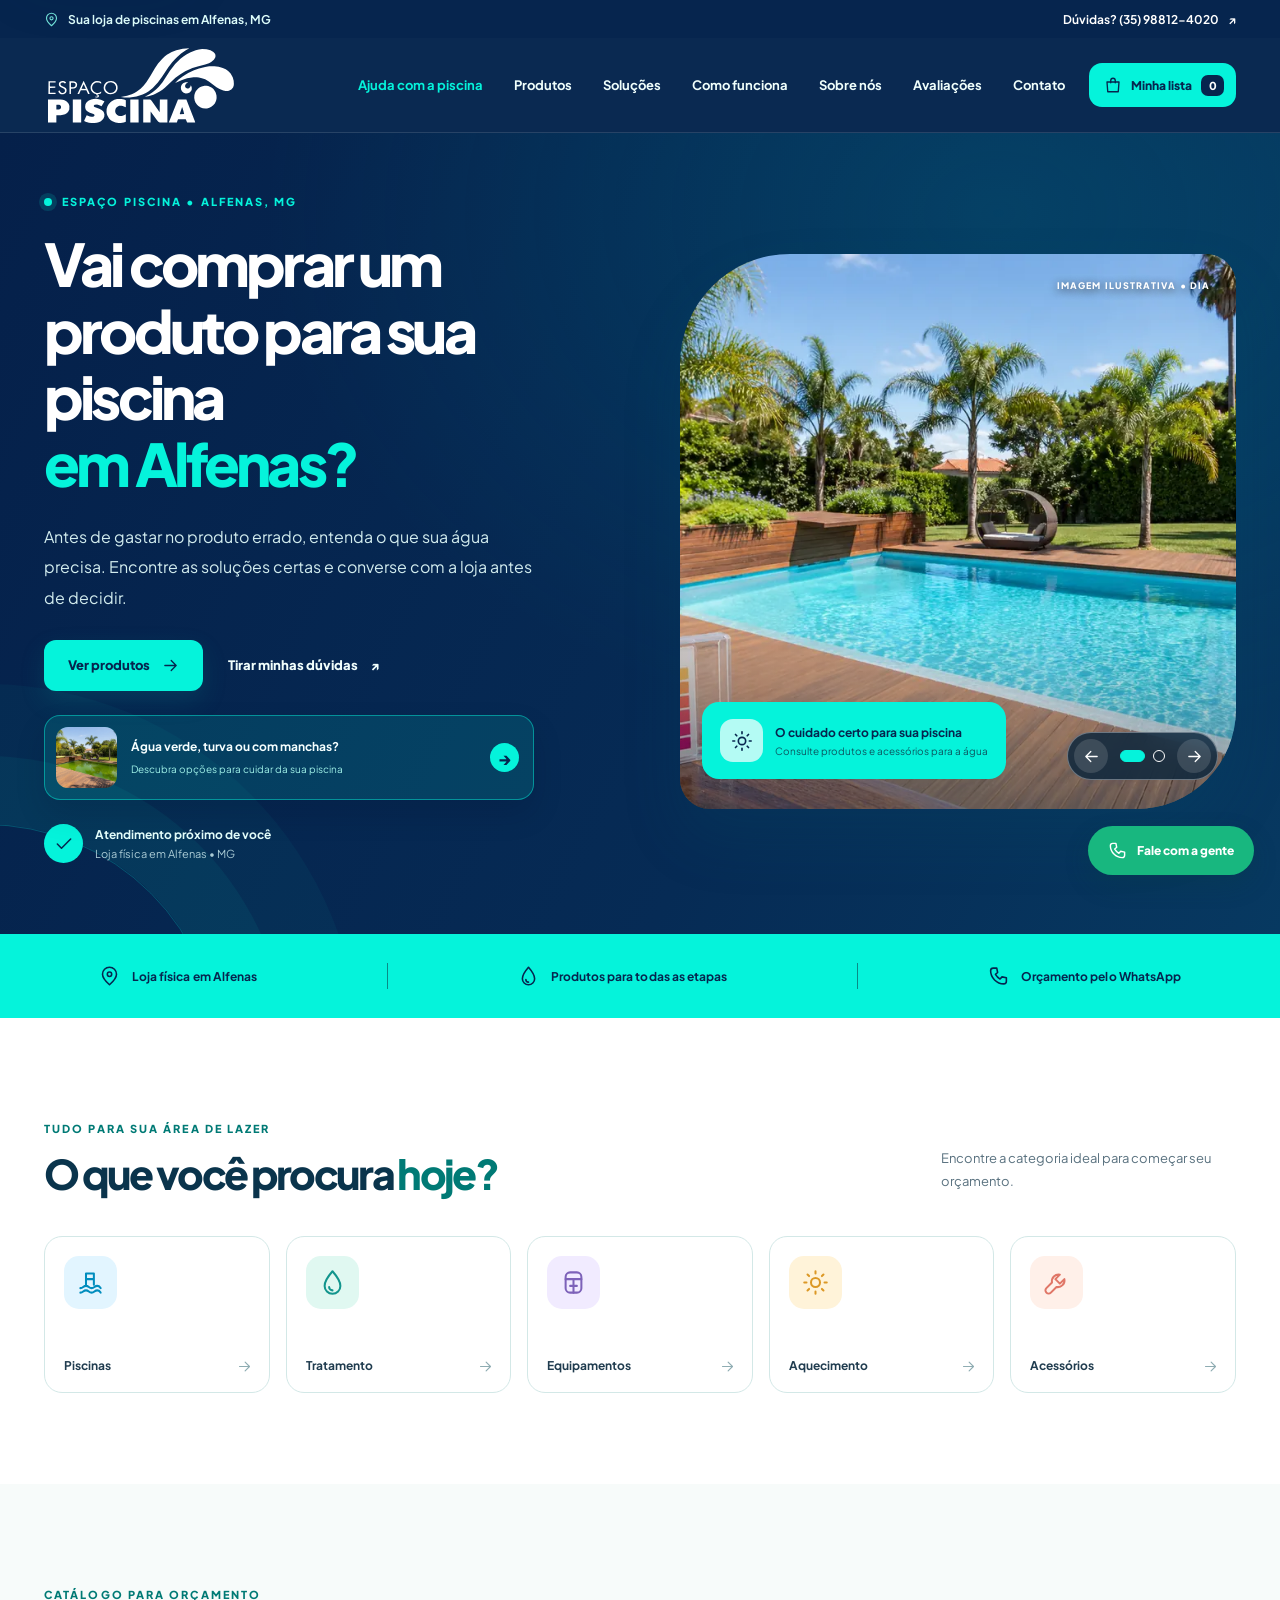
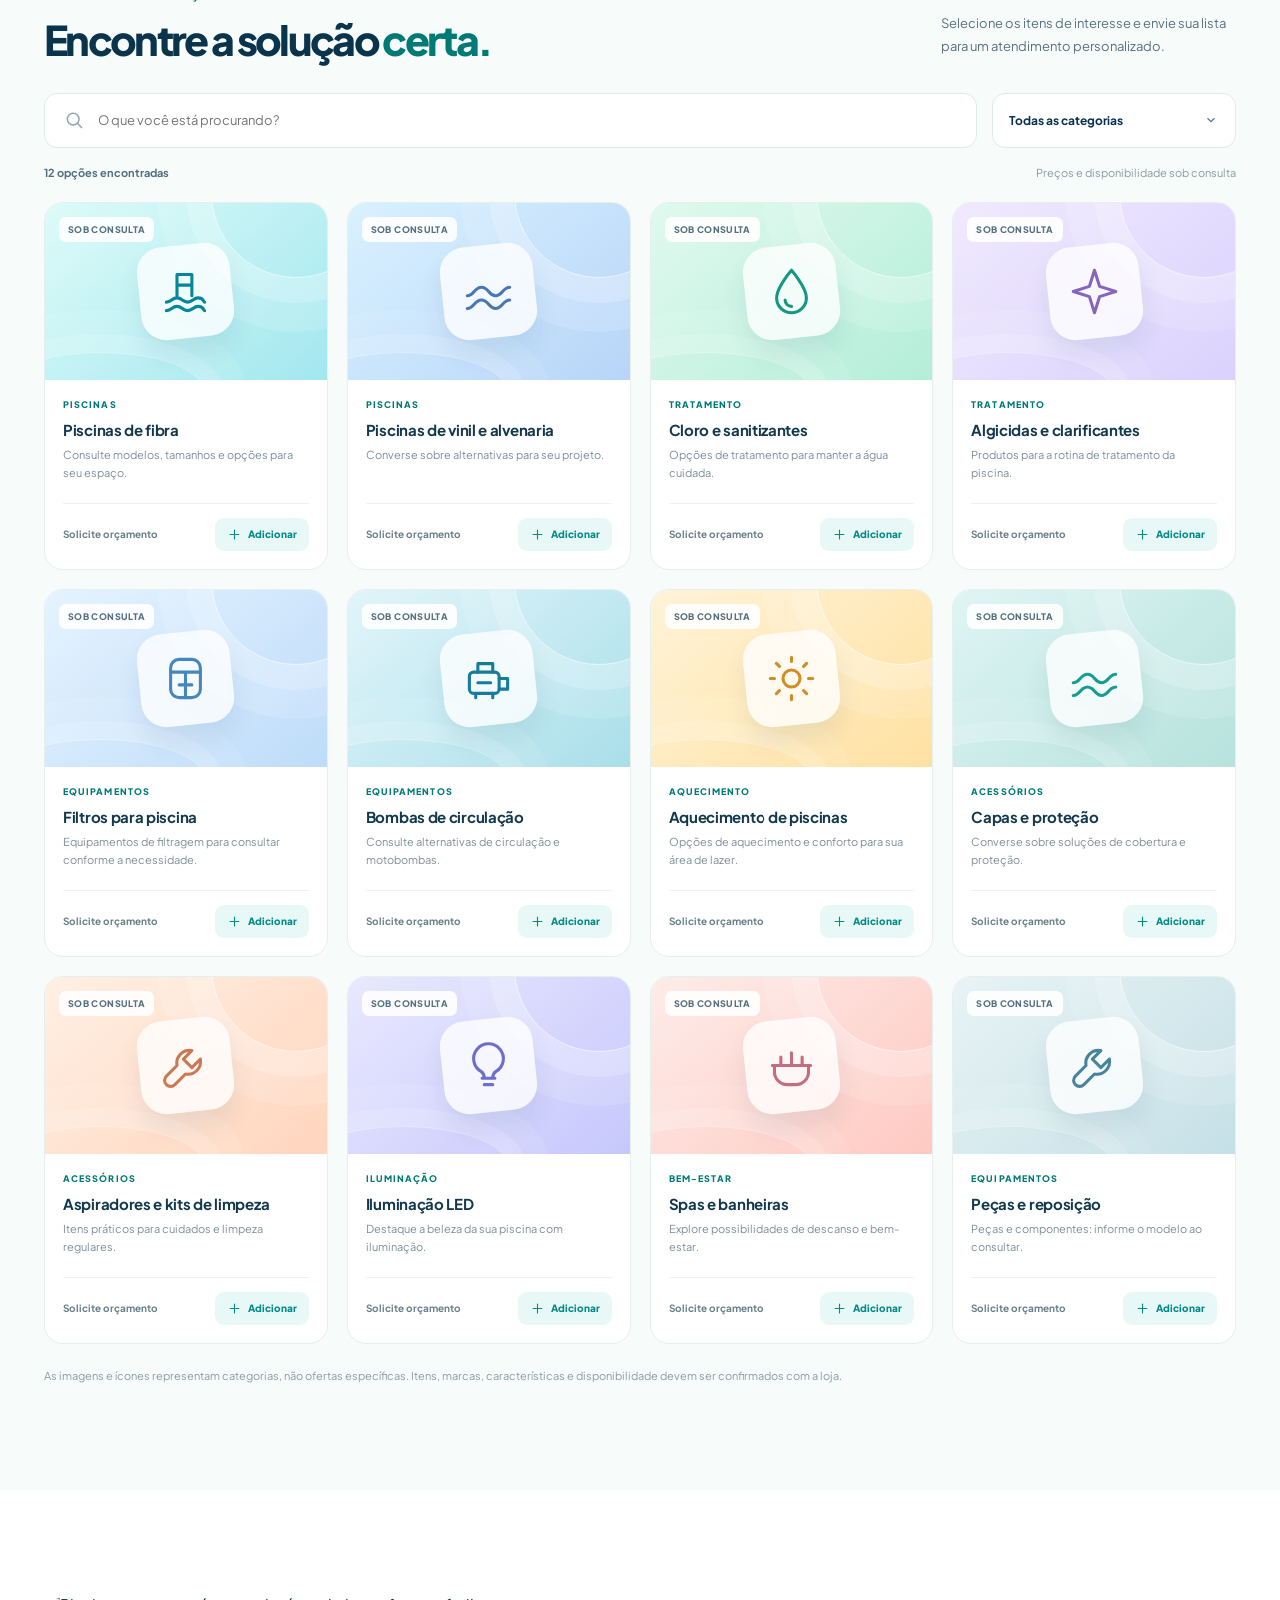
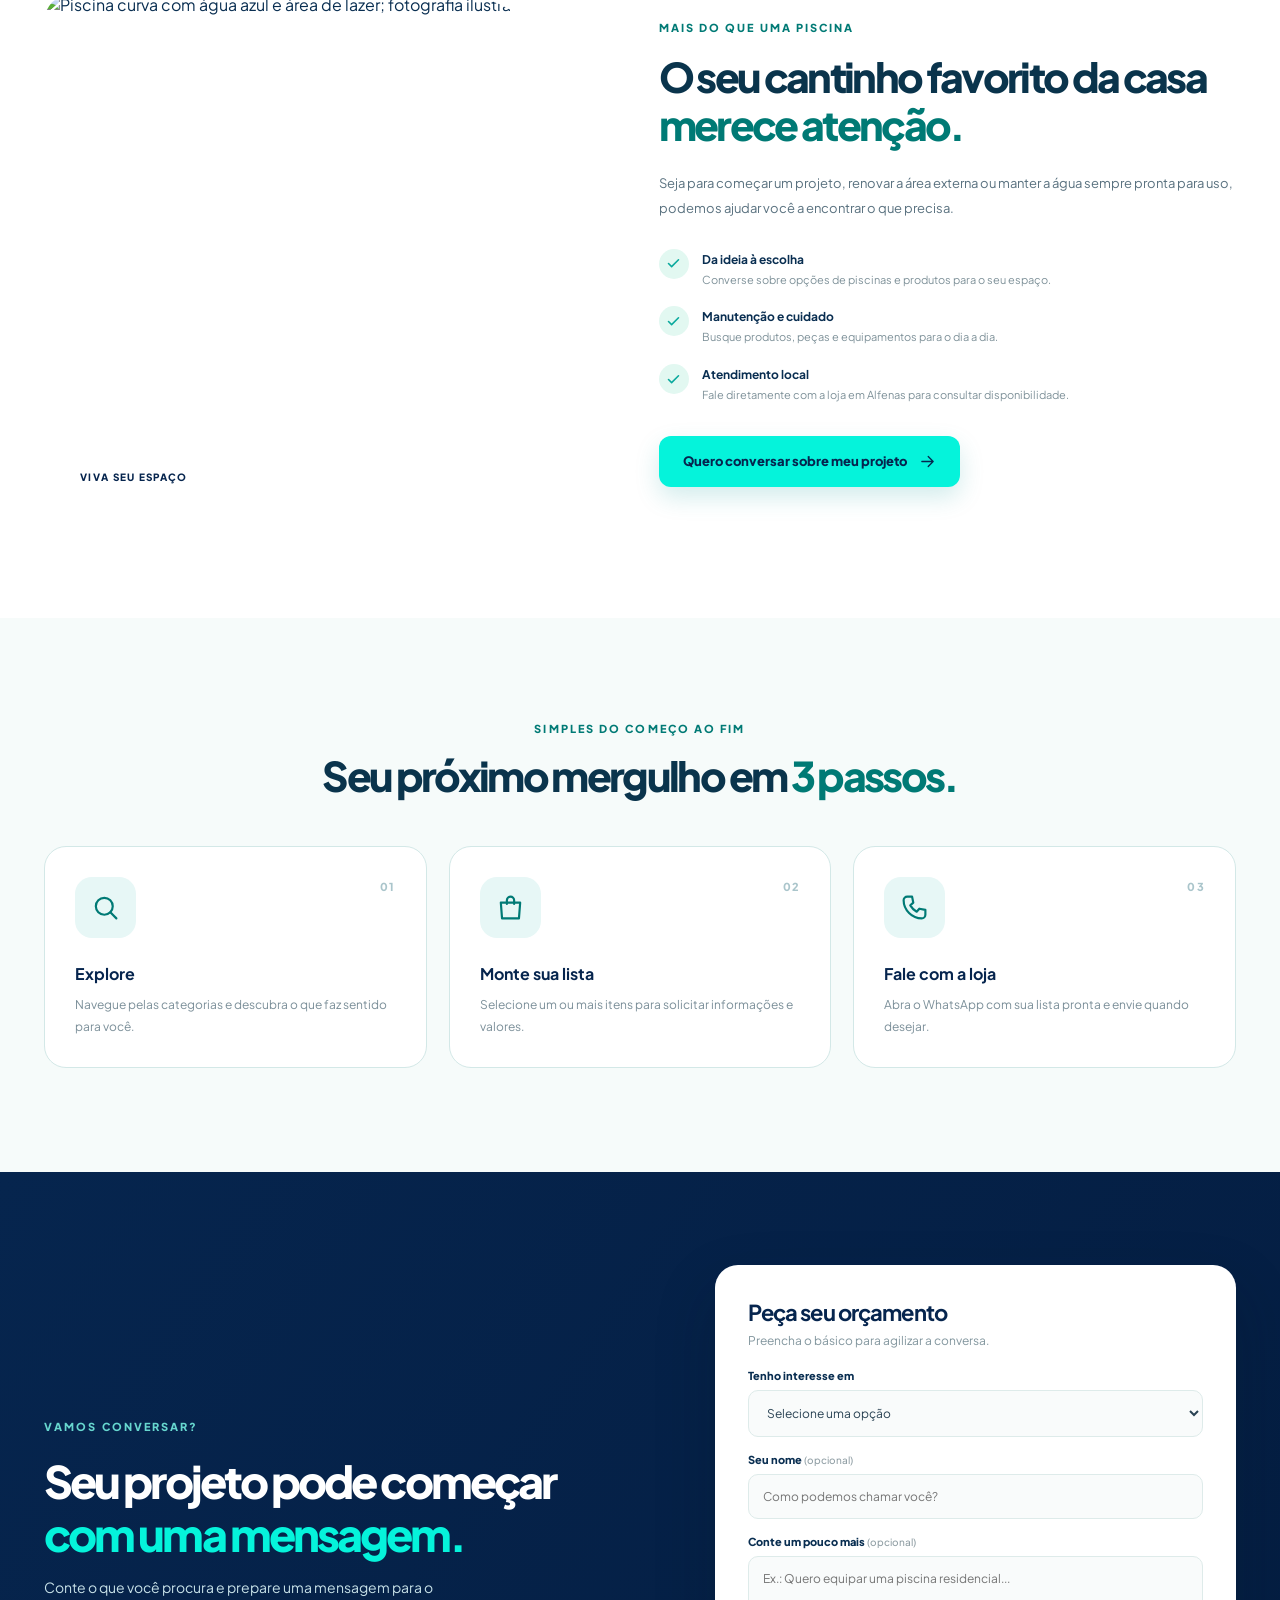
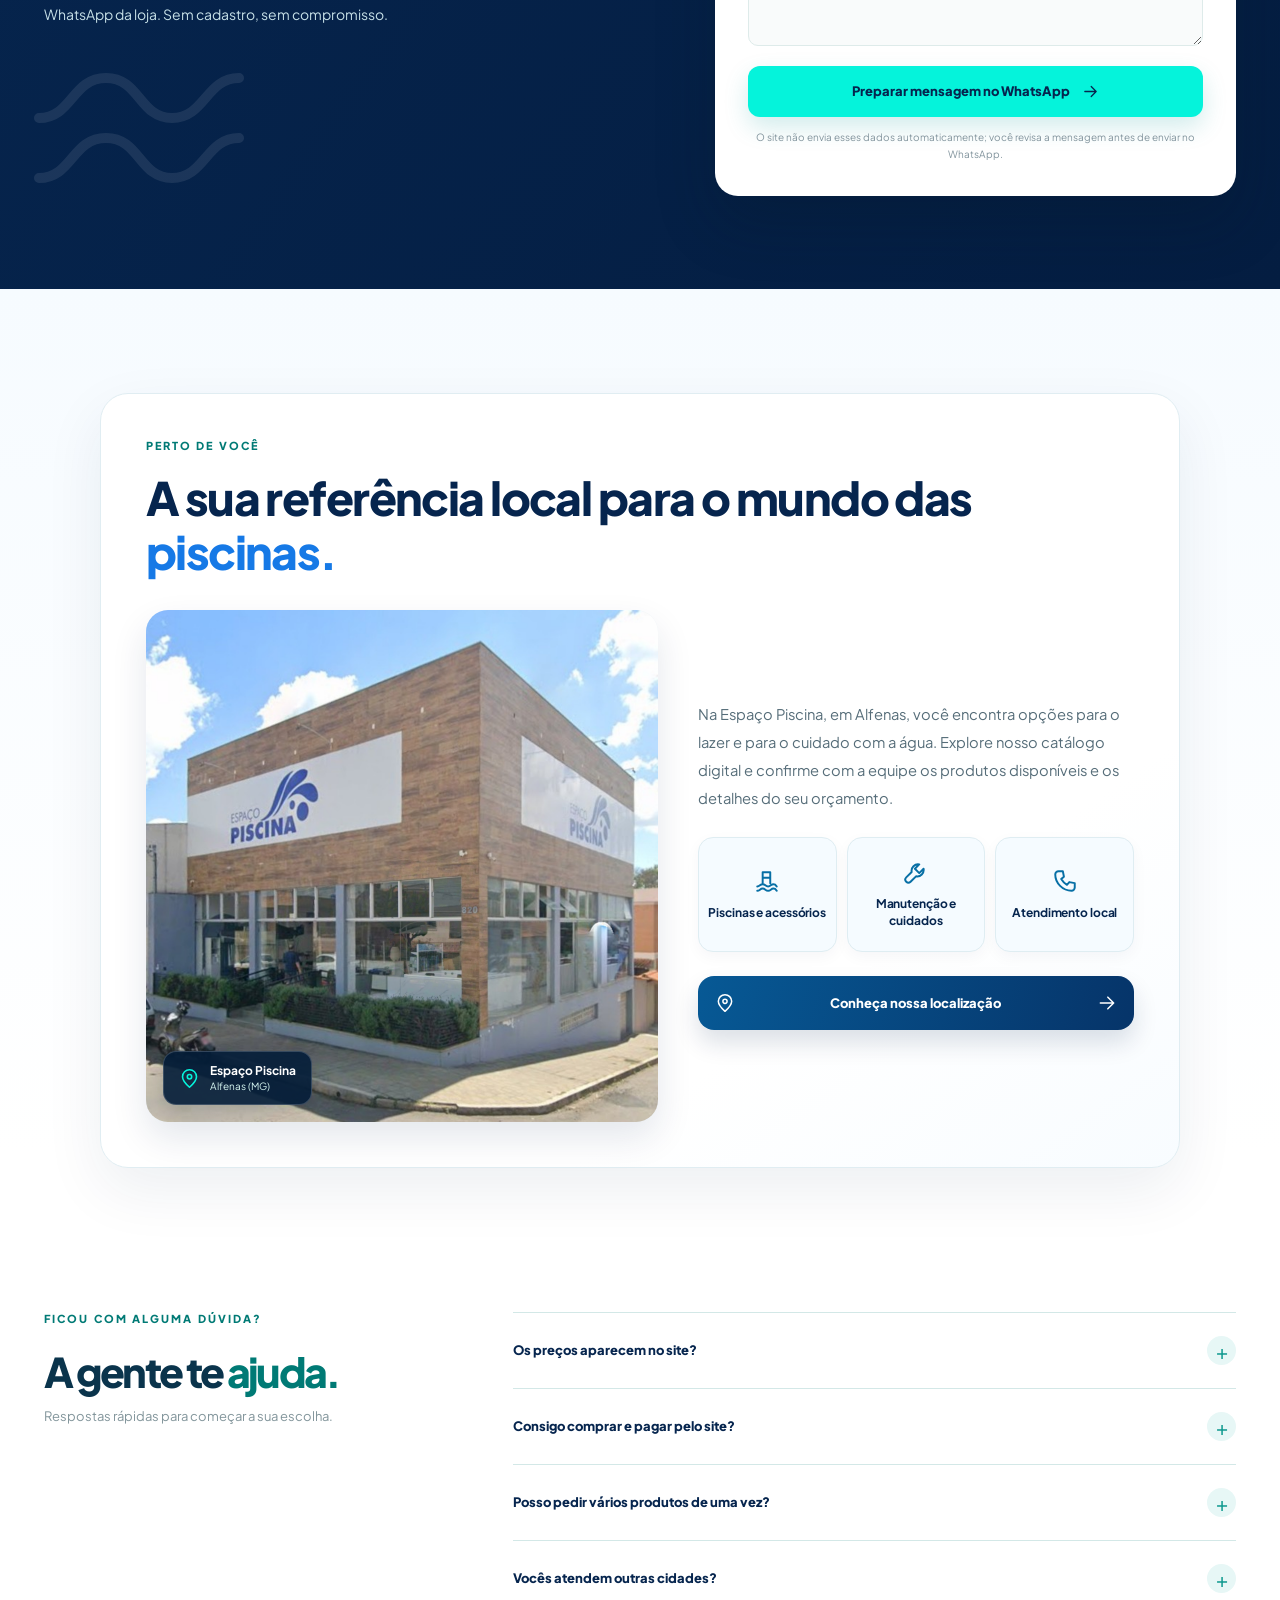
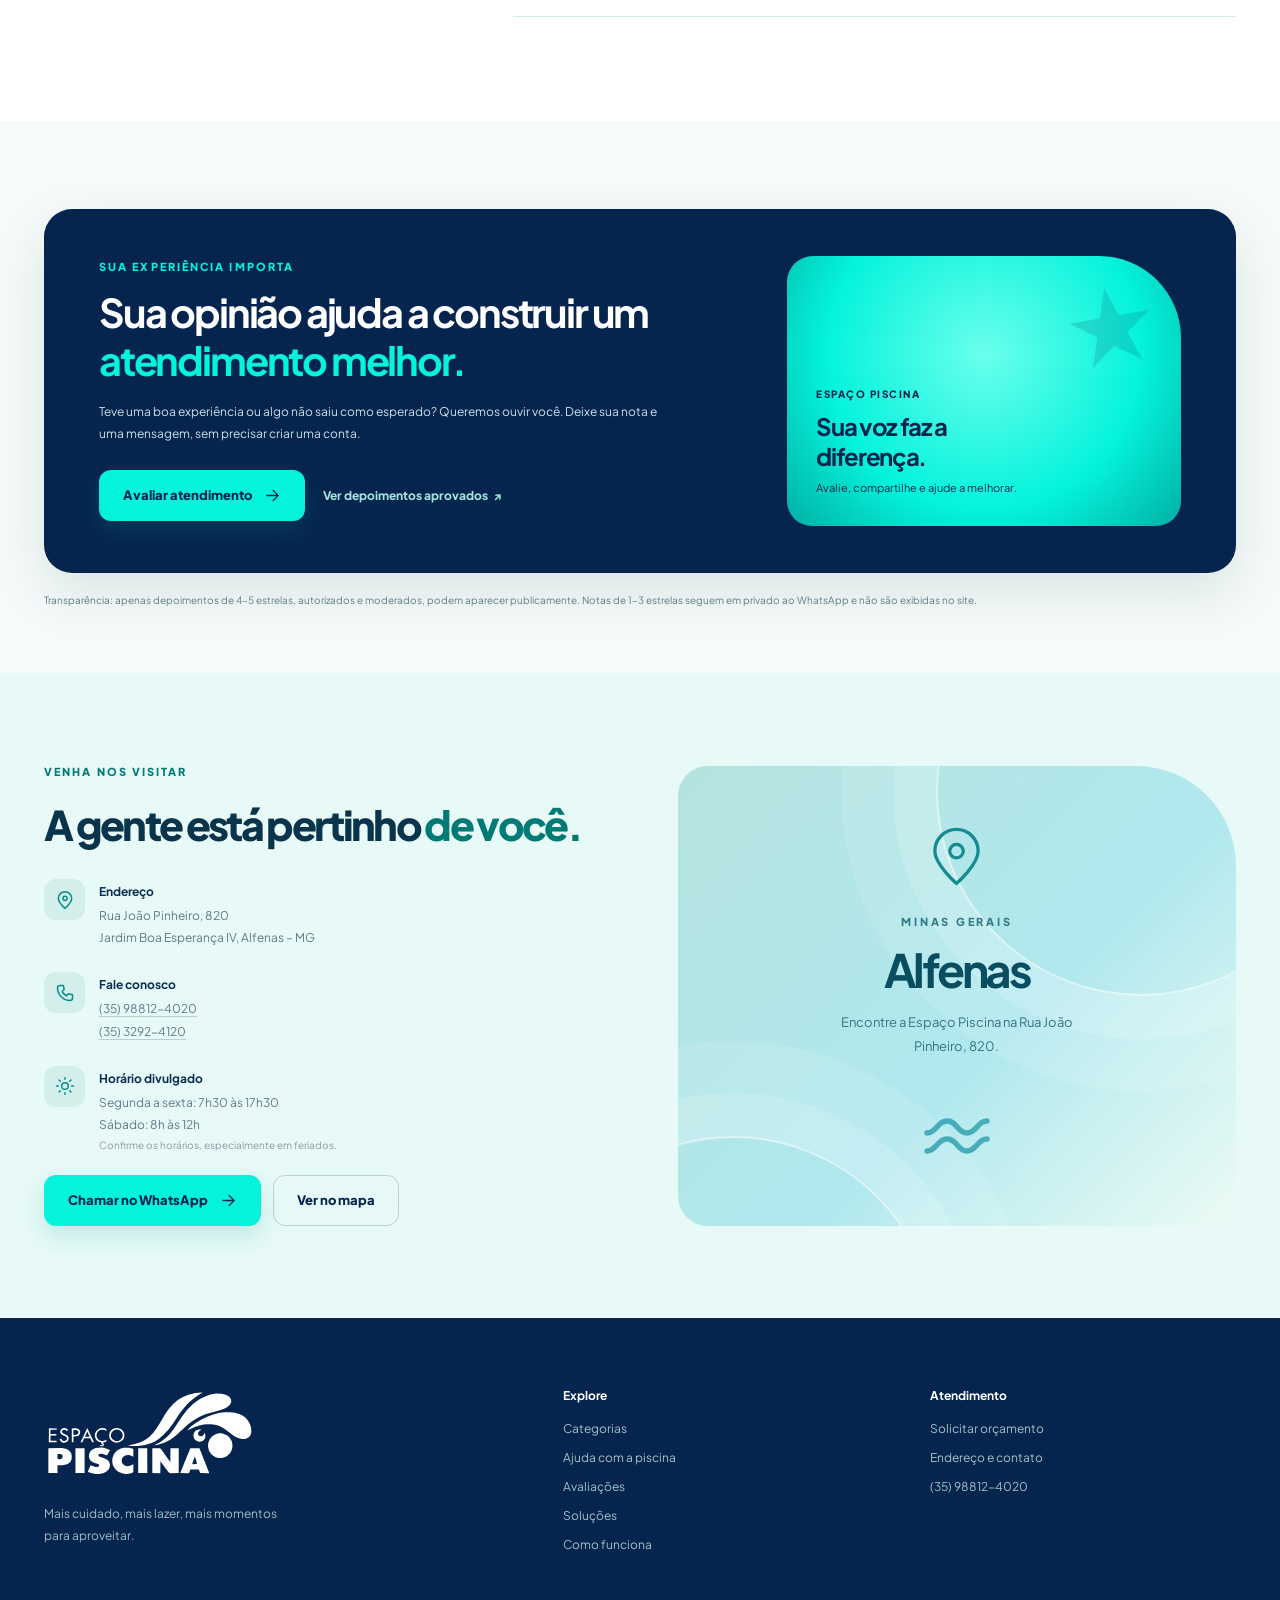
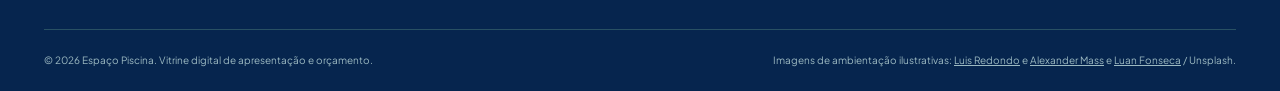
==== index.html @ d5aca16a "seo: sitemap, canonical URLs and real store social previews" ====
<!doctype html>
<html lang="pt-BR">
<head>
  <meta charset="utf-8">
  <meta name="viewport" content="width=device-width, initial-scale=1">
  <meta name="theme-color" content="#06254e">
  <link rel="canonical" href="https://k410sh4.github.io/EspacoPiscinas/">
  <meta property="og:url" content="https://k410sh4.github.io/EspacoPiscinas/">
  <meta name="description" content="Espaço Piscina em Alfenas, MG: piscinas, tratamento, filtros, bombas, acessórios e soluções para sua área de lazer. Explore e peça orçamento pelo WhatsApp.">
  <meta property="og:type" content="website">
  <meta property="og:locale" content="pt_BR">
  <meta property="og:title" content="Espaço Piscina | Seu lazer começa aqui">
  <meta property="og:description" content="Da primeira piscina ao cuidado de todos os dias. Conheça soluções e solicite seu orçamento em Alfenas, MG.">
  <meta property="og:image" content="https://k410sh4.github.io/EspacoPiscinas/assets/fachada-espaco-piscina-3072.png">
  <meta property="og:image:alt" content="Fachada da Espaço Piscina em Alfenas, MG">
  <link rel="icon" type="image/svg+xml" href="./assets/favicon.svg?v=2" sizes="any">
  <link rel="preconnect" href="https://fonts.googleapis.com">
  <link rel="preconnect" href="https://fonts.gstatic.com" crossorigin>
  <link rel="preconnect" href="https://images.unsplash.com">
  <link href="https://fonts.googleapis.com/css2?family=DM+Sans:wght@400;500;600;700&amp;family=Plus+Jakarta+Sans:wght@400;500;600;700;800&amp;display=swap" rel="stylesheet">
  <link rel="stylesheet" href="./styles.css">
  <script src="./catalog.js" defer></script>
  <script src="./app.js" defer></script>
  <title>Espaço Piscina | Piscinas e acessórios em Alfenas, MG</title>
  <script type="application/ld+json">
  {"@context":"https://schema.org","@type":"Store","name":"Espaço Piscina Alfenas","description":"Loja de produtos, acessórios e equipamentos para piscinas em Alfenas, MG.","telephone":"+55-35-98812-4020","address":{"@type":"PostalAddress","streetAddress":"Rua João Pinheiro, 820","addressLocality":"Alfenas","addressRegion":"MG","postalCode":"37135-134","addressCountry":"BR"},"openingHoursSpecification":[{"@type":"OpeningHoursSpecification","dayOfWeek":["Monday","Tuesday","Wednesday","Thursday","Friday"],"opens":"07:30","closes":"17:30"},{"@type":"OpeningHoursSpecification","dayOfWeek":"Saturday","opens":"08:00","closes":"12:00"}],"@id":"https://k410sh4.github.io/EspacoPiscinas/#store","url":"https://k410sh4.github.io/EspacoPiscinas/","image":"https://k410sh4.github.io/EspacoPiscinas/assets/fachada-espaco-piscina-3072.png"}
  </script>
</head>
<body>
  <svg xmlns="http://www.w3.org/2000/svg" class="svg-library" aria-hidden="true" focusable="false">
    <symbol id="i-wave" viewBox="0 0 24 24"><path d="M2 14c3.3 0 3.3-4 6.7-4s3.3 4 6.6 4 3.4-4 6.7-4M2 20c3.3 0 3.3-4 6.7-4s3.3 4 6.6 4 3.4-4 6.7-4" /></symbol>
    <symbol id="i-droplet" viewBox="0 0 24 24"><path d="M12 2s-7 8-7 13a7 7 0 0 0 14 0c0-5-7-13-7-13Z"/><path d="M9 16a3 3 0 0 0 3 3"/></symbol>
    <symbol id="i-sun" viewBox="0 0 24 24"><circle cx="12" cy="12" r="4"/><path d="M12 2v2m0 16v2M4.9 4.9l1.4 1.4m11.4 11.4 1.4 1.4M2 12h2m16 0h2M4.9 19.1l1.4-1.4M17.7 6.3l1.4-1.4"/></symbol>
    <symbol id="i-filter" viewBox="0 0 24 24"><rect x="5" y="3" width="14" height="18" rx="4"/><path d="M5 9h14M9 15h6m-3-6v12"/></symbol>
    <symbol id="i-pump" viewBox="0 0 24 24"><rect x="3" y="9" width="14" height="10" rx="2"/><path d="M17 12h4v5h-4M7 9V5h7v4M6 19v2m8-2v2M7 14h6"/></symbol>
    <symbol id="i-light" viewBox="0 0 24 24"><path d="M9 18h6m-5 3h4M8.6 14.9a7 7 0 1 1 6.8 0c-1.1.7-1.4 1.5-1.4 3.1h-4c0-1.6-.3-2.4-1.4-3.1Z"/></symbol>
    <symbol id="i-pool" viewBox="0 0 24 24"><path d="M3 17c2.5 0 2.5-2 5-2s2.5 2 5 2 2.5-2 5-2 2.5 2 3 2M3 21c2.5 0 2.5-2 5-2s2.5 2 5 2 2.5-2 5-2 2.5 2 3 2M8 14V4h7v10M8 9h7"/></symbol>
    <symbol id="i-spa" viewBox="0 0 24 24"><path d="M4 12h16v3a6 6 0 0 1-6 6h-4a6 6 0 0 1-6-6v-3ZM7 12V8m5 4V6m5 6V8M3 12h18"/></symbol>
    <symbol id="i-tool" viewBox="0 0 24 24"><path d="M15 5a6 6 0 0 0-7 7L3 17a2.8 2.8 0 0 0 4 4l5-5a6 6 0 0 0 7-7l-4 4-4-4 4-4Z"/></symbol>
    <symbol id="i-bag" viewBox="0 0 24 24"><path d="M4 8h16l-1 13H5L4 8ZM9 9V6a3 3 0 0 1 6 0v3"/></symbol>
    <symbol id="i-arrow" viewBox="0 0 24 24"><path d="M4 12h16m-7-7 7 7-7 7"/></symbol>
    <symbol id="i-check" viewBox="0 0 24 24"><path d="m4 12 5 5L20 6"/></symbol>
    <symbol id="i-close" viewBox="0 0 24 24"><path d="M5 5 19 19M19 5 5 19"/></symbol>
    <symbol id="i-menu" viewBox="0 0 24 24"><path d="M4 7h16M4 12h16M4 17h16"/></symbol>
    <symbol id="i-pin" viewBox="0 0 24 24"><path d="M20 10c0 5-8 12-8 12S4 15 4 10a8 8 0 1 1 16 0Z"/><circle cx="12" cy="10" r="2.5"/></symbol>
    <symbol id="i-phone" viewBox="0 0 24 24"><path d="M6 3h4l1 5-2.5 2.2a15 15 0 0 0 5.3 5.3L16 13l5 1v4a3 3 0 0 1-3 3C10 21 3 14 3 6a3 3 0 0 1 3-3Z"/></symbol>
    <symbol id="i-search" viewBox="0 0 24 24"><circle cx="11" cy="11" r="7"/><path d="m16 16 5 5"/></symbol>
    <symbol id="i-plus" viewBox="0 0 24 24"><path d="M12 5v14M5 12h14"/></symbol>
    <symbol id="i-minus" viewBox="0 0 24 24"><path d="M5 12h14"/></symbol>
    <symbol id="i-sparkle" viewBox="0 0 24 24"><path d="m12 2 2.4 7.6L22 12l-7.6 2.4L12 22l-2.4-7.6L2 12l7.6-2.4L12 2Z"/></symbol>
  </svg>
  <a class="skip-link" href="#conteudo">Ir para o conteúdo</a>
  <div class="topbar"><div class="container topbar-inner"><span><svg class="icon" aria-hidden="true"><use href="#i-pin"></use></svg> Sua loja de piscinas em Alfenas, MG</span><a href="tel:+5535988124020">Dúvidas? (35) 98812-4020 <span aria-hidden="true">↗</span></a></div></div>
  <header class="site-header" id="topo">
    <div class="container header-inner">
      <a class="brand" href="#inicio" aria-label="Espaço Piscina, voltar ao início"><img class="brand-official-logo" src="./assets/espaco-piscina-logo.svg" alt="Espaço Piscina" width="202" height="84"></a>
      <nav class="nav-desktop" aria-label="Navegação principal"><a class="nav-support-link" href="./suporte.html">Ajuda com a piscina</a><a href="#catalogo">Produtos</a><a href="#solucoes">Soluções</a><a href="#como-funciona">Como funciona</a><a href="#sobre">Sobre nós</a><a href="./avaliacoes.html">Avaliações</a><a href="#contato">Contato</a></nav>
      <div class="header-actions"><button type="button" class="cart-trigger" data-open-cart aria-label="Abrir lista de orçamento"><svg class="icon" aria-hidden="true"><use href="#i-bag"></use></svg><span>Minha lista</span><span class="cart-counter" data-cart-count>0</span></button><button type="button" class="menu-trigger" id="menuToggle" aria-label="Abrir menu" aria-expanded="false" aria-controls="mobileNav"><svg class="icon" aria-hidden="true"><use href="#i-menu"></use></svg></button></div>
    </div>
    <nav class="mobile-nav" id="mobileNav" aria-label="Navegação em dispositivos móveis" hidden><a class="nav-support-link" href="./suporte.html">Ajuda com a piscina</a><a href="#catalogo">Produtos</a><a href="#solucoes">Soluções</a><a href="#como-funciona">Como funciona</a><a href="#sobre">Sobre nós</a><a href="./avaliacoes.html">Avaliações</a><a href="#contato">Contato</a></nav>
  </header>
  <main id="conteudo">
    <section class="hero" id="inicio" aria-labelledby="heroTitle">
      <div class="container hero-grid">
        <div class="hero-copy">
          <p class="eyebrow"><span class="eyebrow-dot"></span> ESPAÇO PISCINA • ALFENAS, MG</p>
          <h1 id="heroTitle">Vai comprar um produto para sua piscina <span class="hero-typing-line"><span class="sr-only">em Alfenas?</span><span class="hero-typing-reserve" aria-hidden="true">em Alfenas?</span><span class="hero-typing-output" id="heroTypingOutput" aria-hidden="true">em Alfenas?</span></span></h1>
          <p class="hero-description">Antes de gastar no produto errado, entenda o que sua água precisa. Encontre as soluções certas e converse com a loja antes de decidir.</p>
          <div class="hero-actions"><a class="btn btn-primary" href="#catalogo">Ver produtos <svg class="icon" aria-hidden="true"><use href="#i-arrow"></use></svg></a><a class="btn btn-text" href="#orcamento">Tirar minhas dúvidas <span aria-hidden="true">↗</span></a></div>
          <a class="hero-help-banner" href="./suporte.html" aria-label="Abrir Central de Ajuda: água verde, turva ou com manchas">
            <span class="hero-help-photo"><img src="./assets/problemas/agua-verde.webp" width="78" height="78" alt="" loading="lazy"></span>
            <span class="hero-help-info"><strong>Água verde, turva ou com manchas?</strong><small>Descubra opções para cuidar da sua piscina</small></span>
            <span class="hero-help-arrow" aria-hidden="true">→</span>
          </a>
          <div class="hero-note"><span class="avatar-mark"><svg class="icon" aria-hidden="true"><use href="#i-check"></use></svg></span><div><strong>Atendimento próximo de você</strong><small>Loja física em Alfenas • MG</small></div></div>
        </div>
        <div class="hero-visual hero-carousel" id="heroCarousel" role="region" aria-roledescription="carrossel" aria-label="Piscinas durante o dia e à noite">
          <div class="hero-slide is-active" data-hero-slide="dia" aria-hidden="false">
            <img src="./assets/problemas/ph-alto.webp" width="1000" height="1150" alt="Piscina residencial ao sol com um kit de teste de pH no deck; imagem ilustrativa gerada por IA" fetchpriority="high">
            <div class="hero-photo-shade"></div>
            <div class="hero-float">
              <span class="float-symbol"><svg class="icon" aria-hidden="true"><use href="#i-sun"></use></svg></span>
              <div><strong>O cuidado certo para sua piscina</strong><span>Consulte produtos e acessórios para a água</span></div>
            </div>
            <div class="hero-caption">IMAGEM ILUSTRATIVA • DIA</div>
          </div>
          <div class="hero-slide hero-slide--night" data-hero-slide="noite" aria-hidden="true">
            <img src="https://images.unsplash.com/photo-1761254088615-3feefa51fe8c?auto=format&amp;fit=crop&amp;w=1450&amp;q=82" width="1000" height="1150" alt="Piscina cercada por palmeiras à noite com a água iluminada; imagem ilustrativa" loading="lazy" decoding="async">
            <div class="hero-photo-shade"></div>
            <div class="hero-float hero-float--night">
              <span class="float-symbol"><svg class="icon" aria-hidden="true"><use href="#i-light"></use></svg></span>
              <div><strong>À noite, a iluminação transforma o ambiente</strong><span>Consulte opções LED próprias para piscinas</span></div>
            </div>
            <div class="hero-caption">IMAGEM ILUSTRATIVA • NOITE</div>
          </div>
          <div class="hero-carousel-controls" role="group" aria-label="Navegar entre piscinas de dia e à noite">
            <button class="hero-carousel-arrow hero-carousel-prev" type="button" id="heroPrev" aria-label="Ver imagem anterior"><svg class="icon" aria-hidden="true"><use href="#i-arrow"></use></svg></button>
            <div class="hero-carousel-dots" role="group" aria-label="Escolher imagem">
              <button type="button" class="hero-carousel-dot is-active" data-slide-to="0" aria-label="Mostrar piscina de dia" aria-pressed="true"></button>
              <button type="button" class="hero-carousel-dot" data-slide-to="1" aria-label="Mostrar piscina à noite" aria-pressed="false"></button>
            </div>
            <button class="hero-carousel-arrow" type="button" id="heroNext" aria-label="Ver próxima imagem"><svg class="icon" aria-hidden="true"><use href="#i-arrow"></use></svg></button>
          </div>
          <span class="sr-only" id="heroSlideStatus" role="status" aria-live="polite" aria-atomic="true"></span>
        </div>
      </div>
      <div class="hero-decor" aria-hidden="true"></div>
    </section>
    <section class="trust-strip" aria-label="Diferenciais de atendimento"><div class="container trust-inner"><div><svg class="icon" aria-hidden="true"><use href="#i-pin"></use></svg><span>Loja física em Alfenas</span></div><span class="trust-divider" aria-hidden="true"></span><div><svg class="icon" aria-hidden="true"><use href="#i-droplet"></use></svg><span>Produtos para todas as etapas</span></div><span class="trust-divider" aria-hidden="true"></span><div><svg class="icon" aria-hidden="true"><use href="#i-phone"></use></svg><span>Orçamento pelo WhatsApp</span></div></div></section>
    <section class="section category-section" aria-labelledby="categoriesTitle">
      <div class="container"><div class="section-heading"><div><p class="eyebrow">TUDO PARA SUA ÁREA DE LAZER</p><h2 id="categoriesTitle">O que você procura <em>hoje?</em></h2></div><p>Encontre a categoria ideal para começar seu orçamento.</p></div>
      <div class="category-tiles" aria-label="Explorar categorias">
        <a class="category-tile" href="#catalogo" data-category-link="Piscinas"><span class="category-icon color-a"><svg class="icon" aria-hidden="true"><use href="#i-pool"></use></svg></span><strong>Piscinas</strong><svg class="icon arrow-small" aria-hidden="true"><use href="#i-arrow"></use></svg></a>
        <a class="category-tile" href="#catalogo" data-category-link="Tratamento"><span class="category-icon color-b"><svg class="icon" aria-hidden="true"><use href="#i-droplet"></use></svg></span><strong>Tratamento</strong><svg class="icon arrow-small" aria-hidden="true"><use href="#i-arrow"></use></svg></a>
        <a class="category-tile" href="#catalogo" data-category-link="Equipamentos"><span class="category-icon color-c"><svg class="icon" aria-hidden="true"><use href="#i-filter"></use></svg></span><strong>Equipamentos</strong><svg class="icon arrow-small" aria-hidden="true"><use href="#i-arrow"></use></svg></a>
        <a class="category-tile" href="#catalogo" data-category-link="Aquecimento"><span class="category-icon color-d"><svg class="icon" aria-hidden="true"><use href="#i-sun"></use></svg></span><strong>Aquecimento</strong><svg class="icon arrow-small" aria-hidden="true"><use href="#i-arrow"></use></svg></a>
        <a class="category-tile" href="#catalogo" data-category-link="Acessórios"><span class="category-icon color-e"><svg class="icon" aria-hidden="true"><use href="#i-tool"></use></svg></span><strong>Acessórios</strong><svg class="icon arrow-small" aria-hidden="true"><use href="#i-arrow"></use></svg></a>
      </div></div>
    </section>
    <section class="section catalog-section" id="catalogo" aria-labelledby="catalogTitle"><div class="container">
      <div class="section-heading catalog-heading"><div><p class="eyebrow">CATÁLOGO PARA ORÇAMENTO</p><h2 id="catalogTitle">Encontre a solução <em>certa.</em></h2></div><p>Selecione os itens de interesse e envie sua lista para um atendimento personalizado.</p></div>
      <div class="catalog-controls"><label class="search-field" for="searchInput"><svg class="icon" aria-hidden="true"><use href="#i-search"></use></svg><span class="sr-only">Pesquisar categoria ou item</span><input id="searchInput" type="search" placeholder="O que você está procurando?" autocomplete="off"></label><label class="select-field" for="categoryFilter"><span class="sr-only">Filtrar categorias</span><select id="categoryFilter"><option value="Todos">Todas as categorias</option><option value="Piscinas">Piscinas</option><option value="Tratamento">Tratamento</option><option value="Equipamentos">Equipamentos</option><option value="Aquecimento">Aquecimento</option><option value="Acessórios">Acessórios</option><option value="Iluminação">Iluminação</option><option value="Bem-estar">Bem-estar</option></select></label></div>
      <div class="catalog-status"><p id="resultsStatus" role="status" aria-live="polite"></p><span>Preços e disponibilidade sob consulta</span></div>
      <div class="product-grid" id="productGrid"></div>
      <div class="empty-state" id="emptyState" hidden><svg class="icon" aria-hidden="true"><use href="#i-search"></use></svg><h3>Nenhum item encontrado</h3><p>Tente outra busca ou volte a ver todas as categorias.</p><button type="button" class="btn btn-primary" id="clearFilters">Limpar filtros</button></div>
      <p class="catalog-disclaimer">As imagens e ícones representam categorias, não ofertas específicas. Itens, marcas, características e disponibilidade devem ser confirmados com a loja.</p>
    </div></section>
    <section class="section feature-section" id="solucoes" aria-labelledby="featureTitle"><div class="container feature-grid">
      <div class="feature-picture"><img src="https://images.unsplash.com/photo-1780287857844-362c9c040ac4?auto=format&amp;fit=crop&amp;w=1250&amp;q=80" alt="Piscina curva com água azul e área de lazer; fotografia ilustrativa" loading="lazy" width="900" height="1050"><div class="feature-photo-label">VIVA SEU ESPAÇO</div></div>
      <div class="feature-copy"><p class="eyebrow">MAIS DO QUE UMA PISCINA</p><h2 id="featureTitle">O seu cantinho favorito da casa <em>merece atenção.</em></h2><p>Seja para começar um projeto, renovar a área externa ou manter a água sempre pronta para uso, podemos ajudar você a encontrar o que precisa.</p><div class="benefits"><div><span><svg class="icon" aria-hidden="true"><use href="#i-check"></use></svg></span><div><strong>Da ideia à escolha</strong><p>Converse sobre opções de piscinas e produtos para o seu espaço.</p></div></div><div><span><svg class="icon" aria-hidden="true"><use href="#i-check"></use></svg></span><div><strong>Manutenção e cuidado</strong><p>Busque produtos, peças e equipamentos para o dia a dia.</p></div></div><div><span><svg class="icon" aria-hidden="true"><use href="#i-check"></use></svg></span><div><strong>Atendimento local</strong><p>Fale diretamente com a loja em Alfenas para consultar disponibilidade.</p></div></div></div><a class="btn btn-primary" href="#orcamento">Quero conversar sobre meu projeto <svg class="icon" aria-hidden="true"><use href="#i-arrow"></use></svg></a></div>
    </div></section>
    <section class="section steps-section" id="como-funciona" aria-labelledby="stepsTitle"><div class="container"><div class="center-heading"><p class="eyebrow">SIMPLES DO COMEÇO AO FIM</p><h2 id="stepsTitle">Seu próximo mergulho em <em>3 passos.</em></h2></div><div class="steps-grid"><article class="step-card"><span>01</span><div class="step-icon"><svg class="icon" aria-hidden="true"><use href="#i-search"></use></svg></div><h3>Explore</h3><p>Navegue pelas categorias e descubra o que faz sentido para você.</p></article><article class="step-card"><span>02</span><div class="step-icon"><svg class="icon" aria-hidden="true"><use href="#i-bag"></use></svg></div><h3>Monte sua lista</h3><p>Selecione um ou mais itens para solicitar informações e valores.</p></article><article class="step-card"><span>03</span><div class="step-icon"><svg class="icon" aria-hidden="true"><use href="#i-phone"></use></svg></div><h3>Fale com a loja</h3><p>Abra o WhatsApp com sua lista pronta e envie quando desejar.</p></article></div></div></section>
    <section class="quote-section" id="orcamento" aria-labelledby="quoteTitle"><div class="container quote-layout"><div class="quote-copy"><p class="eyebrow eyebrow-light">VAMOS CONVERSAR?</p><h2 id="quoteTitle">Seu projeto pode começar <em>com uma mensagem.</em></h2><p>Conte o que você procura e prepare uma mensagem para o WhatsApp da loja. Sem cadastro, sem compromisso.</p><div class="quote-watermark" aria-hidden="true"><svg class="icon"><use href="#i-wave"></use></svg></div></div><form id="quickQuoteForm" class="quote-form"><h3>Peça seu orçamento</h3><p>Preencha o básico para agilizar a conversa.</p><label for="quoteType">Tenho interesse em</label><select id="quoteType" name="quoteType" required><option value="">Selecione uma opção</option><option>Piscinas</option><option>Produtos para tratamento</option><option>Filtros e bombas</option><option>Aquecimento e iluminação</option><option>Acessórios</option><option>Outro assunto</option></select><label for="quoteName">Seu nome <small>(opcional)</small></label><input type="text" id="quoteName" name="quoteName" maxlength="80" autocomplete="name" placeholder="Como podemos chamar você?"><label for="quoteMessage">Conte um pouco mais <small>(opcional)</small></label><textarea id="quoteMessage" name="quoteMessage" rows="3" maxlength="800" placeholder="Ex.: Quero equipar uma piscina residencial..."></textarea><button class="btn btn-primary btn-full" type="submit">Preparar mensagem no WhatsApp <svg class="icon" aria-hidden="true"><use href="#i-arrow"></use></svg></button><small class="form-privacy">O site não envia esses dados automaticamente; você revisa a mensagem antes de enviar no WhatsApp.</small></form></div></section>
    <section class="section about-section" id="sobre" aria-labelledby="aboutTitle">
      <div class="container">
        <div class="about-panel">
          <div class="about-heading">
            <p class="eyebrow">PERTO DE VOCÊ</p>
            <h2 id="aboutTitle">A sua referência local para o mundo das <em>piscinas.</em></h2>
          </div>
          <div class="about-layout">
            <figure class="about-storefront">
              <img src="./assets/fachada-espaco-piscina-3072.png" width="3072" height="3072" loading="lazy" decoding="async" alt="Fachada real da Espaço Piscina, na Rua João Pinheiro, 820, em Alfenas, MG">
              <figcaption class="about-photo-caption">
                <svg class="icon" aria-hidden="true"><use href="#i-pin"></use></svg>
                <span><strong>Espaço Piscina</strong><small>Alfenas (MG)</small></span>
              </figcaption>
            </figure>
            <div class="about-content">
              <p class="about-description">Na Espaço Piscina, em Alfenas, você encontra opções para o lazer e para o cuidado com a água. Explore nosso catálogo digital e confirme com a equipe os produtos disponíveis e os detalhes do seu orçamento.</p>
              <ul class="about-benefits" aria-label="O que você encontra na loja">
                <li><svg class="icon" aria-hidden="true"><use href="#i-pool"></use></svg><strong>Piscinas e acessórios</strong></li>
                <li><svg class="icon" aria-hidden="true"><use href="#i-tool"></use></svg><strong>Manutenção e cuidados</strong></li>
                <li><svg class="icon" aria-hidden="true"><use href="#i-phone"></use></svg><strong>Atendimento local</strong></li>
              </ul>
              <a class="about-location-btn" href="#contato">
                <svg class="icon" aria-hidden="true"><use href="#i-pin"></use></svg>
                <span>Conheça nossa localização</span>
                <svg class="icon" aria-hidden="true"><use href="#i-arrow"></use></svg>
              </a>
            </div>
          </div>
        </div>
      </div>
    </section>
    <section class="section faq-section" aria-labelledby="faqTitle"><div class="container faq-grid"><div><p class="eyebrow">FICOU COM ALGUMA DÚVIDA?</p><h2 id="faqTitle">A gente te <em>ajuda.</em></h2><p>Respostas rápidas para começar a sua escolha.</p></div><div class="faq-list"><details><summary>Os preços aparecem no site?<span aria-hidden="true">+</span></summary><p>Não. Esta versão apresenta categorias de produtos e encaminha o orçamento ao WhatsApp. Preços e disponibilidade são informados pela loja.</p></details><details><summary>Consigo comprar e pagar pelo site?<span aria-hidden="true">+</span></summary><p>Ainda não. A lista funciona como pedido de orçamento. A compra, a confirmação de entrega e qualquer pagamento são tratados diretamente com a empresa.</p></details><details><summary>Posso pedir vários produtos de uma vez?<span aria-hidden="true">+</span></summary><p>Sim. Toque em “Adicionar à lista” nos produtos de interesse, abra “Minha lista” e envie uma única mensagem com todos eles.</p></details><details><summary>Vocês atendem outras cidades?<span aria-hidden="true">+</span></summary><p>Consulte a loja sobre atendimento e entrega na sua cidade. A localização física confirmada é Alfenas, MG.</p></details></div></div></section>
    <section class="review-home-section" aria-labelledby="reviewHomeTitle">
      <div class="container">
        <div class="review-home-shell">
          <div class="review-home-copy">
            <p class="eyebrow">SUA EXPERIÊNCIA IMPORTA</p>
            <h2 id="reviewHomeTitle">Sua opinião ajuda a construir um <em>atendimento melhor.</em></h2>
            <p>Teve uma boa experiência ou algo não saiu como esperado? Queremos ouvir você. Deixe sua nota e uma mensagem, sem precisar criar uma conta.</p>
            <a class="btn btn-primary" href="./avaliacoes.html#avaliar">Avaliar atendimento <svg class="icon" aria-hidden="true"><use href="#i-arrow"></use></svg></a>
            <a class="review-home-read" href="./avaliacoes.html#depoimentos">Ver depoimentos aprovados <span aria-hidden="true">↗</span></a>
          </div>
          <div class="review-home-art" aria-hidden="true">
            <div class="review-home-star">★</div>
            <div class="review-home-art-copy"><span>ESPAÇO PISCINA</span><strong>Sua voz faz a diferença.</strong><p>Avalie, compartilhe e ajude a melhorar.</p></div>
          </div>
        </div>
        <p class="review-home-disclosure">Transparência: apenas depoimentos de 4–5 estrelas, autorizados e moderados, podem aparecer publicamente. Notas de 1–3 estrelas seguem em privado ao WhatsApp e não são exibidas no site.</p>
      </div>
    </section>
    <section class="contact-section" id="contato" aria-labelledby="contactTitle"><div class="container contact-grid"><div><p class="eyebrow">VENHA NOS VISITAR</p><h2 id="contactTitle">A gente está pertinho <em>de você.</em></h2><div class="contact-row"><span><svg class="icon" aria-hidden="true"><use href="#i-pin"></use></svg></span><div><strong>Endereço</strong><p>Rua João Pinheiro, 820<br>Jardim Boa Esperança IV, Alfenas – MG</p></div></div><div class="contact-row"><span><svg class="icon" aria-hidden="true"><use href="#i-phone"></use></svg></span><div><strong>Fale conosco</strong><p><a href="tel:+5535988124020">(35) 98812-4020</a><br><a href="tel:+553532924120">(35) 3292-4120</a></p></div></div><div class="contact-row"><span><svg class="icon" aria-hidden="true"><use href="#i-sun"></use></svg></span><div><strong>Horário divulgado</strong><p>Segunda a sexta: 7h30 às 17h30<br>Sábado: 8h às 12h</p><small>Confirme os horários, especialmente em feriados.</small></div></div><div class="contact-actions"><a class="btn btn-primary" href="https://wa.me/5535988124020?text=Ol%C3%A1%21%20Gostaria%20de%20conversar%20sobre%20produtos%20para%20piscina." target="_blank" rel="noopener noreferrer">Chamar no WhatsApp <svg class="icon" aria-hidden="true"><use href="#i-arrow"></use></svg></a><a class="btn btn-outline" href="https://www.google.com/maps/search/?api=1&amp;query=Rua%20Jo%C3%A3o%20Pinheiro%20820%20Alfenas%20MG" target="_blank" rel="noopener noreferrer">Ver no mapa</a></div></div><div class="contact-art" aria-label="Informação de localização de Alfenas"><div class="contact-art-inner"><svg class="icon giant-pin" aria-hidden="true"><use href="#i-pin"></use></svg><span>MINAS GERAIS</span><strong>Alfenas</strong><p>Encontre a Espaço Piscina na Rua João Pinheiro, 820.</p><svg class="icon water-art" aria-hidden="true"><use href="#i-wave"></use></svg></div></div></div></section>
  </main>
  <footer class="site-footer"><div class="container footer-top"><div><a class="brand brand-footer" href="#inicio" aria-label="Espaço Piscina, voltar ao início"><img class="brand-official-logo" src="./assets/espaco-piscina-logo.svg" alt="Espaço Piscina" width="202" height="84"></a><p>Mais cuidado, mais lazer, mais momentos para aproveitar.</p></div><div><strong>Explore</strong><a href="#catalogo">Categorias</a><a href="./suporte.html">Ajuda com a piscina</a><a href="./avaliacoes.html">Avaliações</a><a href="#solucoes">Soluções</a><a href="#como-funciona">Como funciona</a></div><div><strong>Atendimento</strong><a href="#orcamento">Solicitar orçamento</a><a href="#contato">Endereço e contato</a><a href="tel:+5535988124020">(35) 98812-4020</a></div></div><div class="container footer-bottom"><small>© <span id="year">2026</span> Espaço Piscina. Vitrine digital de apresentação e orçamento.</small><small>Imagens de ambientação ilustrativas: <a href="https://unsplash.com/photos/beautiful-pool-and-wooden-deck-in-a-sunny-backyard-JxrJfclnPDc" target="_blank" rel="noopener noreferrer">Luis Redondo</a> e <a href="https://unsplash.com/photos/a-curved-blue-swimming-pool-with-an-outdoor-bar-ORGeoT5pUTE" target="_blank" rel="noopener noreferrer">Alexander Mass</a> e <a href="https://unsplash.com/photos/illuminated-swimming-pool-at-night-surrounded-by-palm-trees-zZkRzighcII" target="_blank" rel="noopener noreferrer">Luan Fonseca</a> / Unsplash.</small></div></footer>
  <a class="floating-whatsapp" href="https://wa.me/5535988124020?text=Ol%C3%A1%21%20Gostaria%20de%20um%20or%C3%A7amento." target="_blank" rel="noopener noreferrer" aria-label="Solicitar orçamento pelo WhatsApp"><svg class="icon" aria-hidden="true"><use href="#i-phone"></use></svg><span>Fale com a gente</span></a>
  <div class="drawer-backdrop" id="drawerBackdrop" hidden></div>
  <aside class="cart-drawer" id="cartDrawer" role="dialog" aria-modal="true" aria-labelledby="cartTitle" hidden tabindex="-1"><div class="drawer-header"><div><p class="eyebrow">SEU PEDIDO</p><h2 id="cartTitle">Lista de orçamento</h2></div><button type="button" class="icon-button" id="closeCart" aria-label="Fechar lista"><svg class="icon" aria-hidden="true"><use href="#i-close"></use></svg></button></div><p class="drawer-description">Organize os itens de interesse antes de conversar com a loja.</p><div class="cart-items" id="cartItems"></div><div class="drawer-footer"><p class="drawer-summary" id="cartSummary"></p><button class="btn btn-primary btn-full" type="button" id="sendQuote">Enviar lista pelo WhatsApp <svg class="icon" aria-hidden="true"><use href="#i-arrow"></use></svg></button><small>Sem cobrança online: a loja confirma preços, estoque e condições.</small></div></aside>
  <div class="toast" id="toast" role="status" aria-live="polite" aria-atomic="true" hidden></div>
</body>
</html>
---- styles.css ----
:root{--navy:#06254e;--ink:#092e51;--muted:#59717f;--aqua:#05f3db;--aqua-dark:#007a75;--aqua-pale:#d8fff9;--sand:#f0fcfa;--line:#d3e8e7;--white:#fff;--radius:22px;--shadow:0 22px 60px rgba(9,47,69,.11);--font:'Plus Jakarta Sans',system-ui,-apple-system,BlinkMacSystemFont,'Segoe UI',sans-serif}
*,*::before,*::after{box-sizing:border-box}
html{scroll-behavior:smooth;scroll-padding-top:104px}
body{margin:0;color:var(--ink);background:var(--white);font-family:var(--font);-webkit-font-smoothing:antialiased}
body.no-scroll{overflow:hidden}
[hidden]{display:none!important}
a{color:inherit;text-decoration:none}
button,input,select,textarea{font:inherit}
button{cursor:pointer}
button:disabled{cursor:not-allowed}
img{display:block;max-width:100%}
svg{fill:none;stroke:currentColor;stroke-width:1.8;stroke-linecap:round;stroke-linejoin:round}
.icon{width:22px;height:22px;display:inline-block;flex:none}
.svg-library{position:absolute;width:0;height:0;overflow:hidden}
.container{width:min(1192px,calc(100% - 64px));margin-inline:auto}
.sr-only{position:absolute;inline-size:1px;block-size:1px;padding:0;margin:-1px;overflow:hidden;clip:rect(0,0,0,0);white-space:nowrap;border:0}
.skip-link{position:fixed;z-index:200;top:-80px;left:16px;padding:12px 18px;background:#fff;border-radius:10px;box-shadow:var(--shadow)}
.skip-link:focus{top:14px}
:focus-visible{outline:3px solid #ffb73d;outline-offset:4px}
.topbar{background:#06254e;color:#ddfdfb;font-size:12px;font-weight:650}
.topbar-inner{display:flex;justify-content:space-between;align-items:center;min-height:38px;gap:15px}
.topbar-inner span,.topbar-inner a{display:inline-flex;gap:9px;align-items:center}
.topbar .icon{height:15px;width:15px;color:#73e3da}
.topbar a{color:#fff;transition:opacity .2s}
.topbar a:hover{opacity:.8}
.site-header{position:sticky;top:0;z-index:40;background:rgba(5,243,219,.97);backdrop-filter:blur(16px);border-bottom:1px solid #eef2f2}
.header-inner{min-height:86px;display:flex;align-items:center;justify-content:space-between;gap:24px}
.brand{display:inline-flex;align-items:center;gap:10px;flex:none}
.brand-symbol{width:46px;height:46px;border-radius:16px 16px 16px 5px;display:grid;place-items:center;background:linear-gradient(135deg,#14d2c6,#0796b9);color:white;box-shadow:0 6px 20px rgba(3,157,163,.22);transform:rotate(-5deg)}
.brand-symbol .icon{width:29px;height:29px;stroke-width:2.5;transform:rotate(5deg)}
.brand-text{display:flex;flex-direction:column;color:#12374d;font-size:22px;font-weight:800;line-height:1.04;letter-spacing:-.095em}
.brand-text>span{color:var(--aqua-dark)}
.brand-text small{font-size:8px;letter-spacing:.26em;color:#7b9099;margin-top:5px;font-weight:800}
.nav-desktop{display:flex;align-items:center;gap:31px;margin-left:auto}
.nav-desktop a{color:#06254e;font-size:13px;font-weight:700;transition:color .18s}
.nav-desktop a:hover,.nav-desktop a:focus-visible{color:#0b5f70;text-decoration:underline;text-underline-offset:6px}
.header-actions{display:flex;gap:12px;align-items:center}
.cart-trigger{background:var(--navy);color:white;border:0;min-height:44px;border-radius:13px;display:inline-flex;align-items:center;gap:9px;padding:8px 12px 8px 15px;white-space:nowrap;font-size:12px;font-weight:800;transition:background .2s,transform .2s}
.cart-trigger:hover{background:#15536c;transform:translateY(-2px)}
.cart-trigger .icon{width:18px;height:18px}
.cart-counter{background:var(--aqua);color:var(--navy);border-radius:7px;min-width:23px;padding:4px 5px;font-size:11px}
.menu-trigger{display:none;background:none;border:1px solid var(--line);border-radius:12px;width:43px;height:43px;align-items:center;justify-content:center}
.mobile-nav{display:none;background:white;padding:10px 24px 22px;border-top:1px solid var(--line)}
.mobile-nav a{display:block;padding:13px 0;font-size:15px;font-weight:700;border-bottom:1px solid #edf4f2}
.hero{position:relative;overflow:hidden;background:radial-gradient(ellipse at 78% 10%,rgba(0,131,152,.25),transparent 52%),linear-gradient(118deg,#05204a 0%,#062b55 63%,#073961 100%)}
.hero-grid{min-height:626px;display:grid;grid-template-columns:minmax(0,1.02fr) minmax(0,.98fr);align-items:center;gap:58px;padding-block:62px 66px;position:relative;z-index:1}
.hero-copy{padding-bottom:5px}
.eyebrow{display:flex;align-items:center;gap:10px;color:var(--aqua-dark);font-size:11px;font-weight:800;letter-spacing:.19em;text-transform:uppercase;margin:0 0 22px}
.eyebrow-dot{width:8px;height:8px;background:var(--aqua);border-radius:50%;box-shadow:0 0 0 5px #d5f5ef}
.hero h1,.section h2,.quote-section h2,.contact-section h2{font-size:clamp(39px,4.6vw,67px);font-weight:800;letter-spacing:-.065em;line-height:1.13;margin:0;color:#0a344c}
.hero h1 span{color:var(--aqua);display:block}
.hero-description{font-size:16px;line-height:1.9;color:#d2ecee;max-width:490px;margin:26px 0 27px}
.hero-actions{display:flex;gap:24px;align-items:center;flex-wrap:wrap}
.btn{display:inline-flex;align-items:center;justify-content:center;gap:12px;min-height:51px;padding:13px 23px;border-radius:12px;border:1px solid transparent;font-size:13px;font-weight:800;line-height:1.3;text-align:center;transition:transform .2s,box-shadow .2s,background .2s,color .2s}
.btn .icon{width:17px;height:17px}
.btn:hover{transform:translateY(-2px)}
.btn-primary{color:var(--navy);background:var(--aqua);box-shadow:0 10px 24px rgba(0,150,147,.18)}
.btn-primary:hover{background:#00d6c6;box-shadow:0 14px 29px rgba(0,150,147,.24)}
.btn-text{color:var(--navy);padding-inline:0;box-shadow:none}
.btn-text:hover{color:var(--aqua-dark)}
.btn-outline{border-color:#b8d3d8;color:var(--navy);background:transparent}
.btn-outline:hover{background:#e7f8f7}
.btn-full{width:100%}
.hero-note{display:flex;gap:12px;align-items:center;margin-top:45px}
.avatar-mark{display:grid;place-items:center;width:39px;height:39px;background:#d9f4ef;color:#088b89;border-radius:50%}
.avatar-mark .icon{width:20px}
.hero-note div{display:flex;flex-direction:column;gap:5px}
.hero-note strong{font-size:12px;color:#2a4757}
.hero-note small{color:#82939d;font-size:11px}
.hero-visual{height:555px;position:relative;border-radius:110px 30px 100px 30px;overflow:hidden;isolation:isolate;box-shadow:0 30px 60px rgba(2,85,103,.16)}
.hero-visual>img{width:100%;height:100%;object-fit:cover;object-position:center}
.hero-photo-shade{position:absolute;inset:0;background:linear-gradient(180deg,transparent 65%,rgba(0,30,52,.47))}
.hero-float{position:absolute;left:22px;bottom:30px;display:flex;align-items:center;gap:12px;padding:17px 18px;background:rgba(255,255,255,.96);border-radius:17px;box-shadow:0 18px 30px rgba(5,47,65,.12);max-width:calc(100% - 44px)}
.float-symbol{display:grid;place-items:center;width:43px;height:43px;border-radius:13px;background:#fff0d9;color:#edaa3e}
.hero-float div{display:flex;flex-direction:column;gap:5px}
.hero-float strong{font-size:12px}
.hero-float span:not(.float-symbol){color:#758a91;font-size:10px}
.hero-caption{position:absolute;top:26px;right:26px;color:#fff;text-shadow:0 2px 8px #333;font-size:9px;letter-spacing:.12em;font-weight:800}
.hero-decor{position:absolute;width:470px;height:470px;border:1px solid rgba(5,243,219,.23);border-radius:50%;bottom:-360px;left:-250px;box-shadow:0 0 0 68px rgba(142,219,210,.1),0 0 0 140px rgba(142,219,210,.06)}
.trust-strip{background:var(--aqua);color:var(--navy)}
.trust-inner{display:flex;align-items:center;justify-content:space-around;gap:20px;min-height:84px}
.trust-inner>div{display:flex;align-items:center;gap:12px;font-size:12px;font-weight:700;letter-spacing:.005em}
.trust-inner .icon{color:var(--navy);width:21px}
.trust-divider{width:1px;height:26px;background:#088b86}
.section{padding-block:104px}
.section-heading{display:flex;align-items:end;justify-content:space-between;gap:40px;margin-bottom:38px}
.section-heading h2,.section h2,.contact-section h2,.quote-section h2{font-size:clamp(32px,3.2vw,45px);line-height:1.18}
.section h2 em,.quote-section h2 em,.contact-section h2 em{font-style:normal;color:var(--aqua-dark)}
.section-heading .eyebrow{margin-bottom:14px}
.section-heading>p{font-size:13px;line-height:1.8;color:var(--muted);max-width:295px;margin:0 0 4px}
.category-section{padding-bottom:91px}
.category-tiles{display:grid;grid-template-columns:repeat(5,minmax(0,1fr));gap:16px}
.category-tile{min-height:157px;border:1px solid var(--line);border-radius:18px;padding:19px;display:flex;flex-direction:column;position:relative;transition:transform .22s,border-color .22s,box-shadow .22s;background:white}
.category-tile:hover{transform:translateY(-5px);border-color:#a7dcd9;box-shadow:0 20px 35px rgba(3,85,99,.08)}
.category-icon{display:grid;place-items:center;width:53px;height:53px;border-radius:15px;margin-bottom:auto}
.category-icon .icon{width:27px;height:27px}
.color-a{color:#008dbe;background:#e2f5ff}
.color-b{color:#12958d;background:#e0f8f1}
.color-c{color:#7d62b9;background:#f1ebff}
.color-d{color:#dc9825;background:#fff3d9}
.color-e{color:#e07667;background:#fff0e9}
.category-tile strong{font-size:12px;margin-top:21px;color:#203c4f}
.arrow-small{position:absolute;right:17px;bottom:18px;width:15px;height:15px;color:#8eacb2}
.catalog-section{background:#f7fbfa}
.catalog-heading{margin-bottom:30px}
.catalog-controls{display:flex;gap:15px;margin-bottom:18px}
.search-field,.select-field{position:relative;display:flex;align-items:center;min-height:55px;background:#fff;border:1px solid #dfebeb;border-radius:13px}
.search-field{flex:1}
.search-field>.icon{position:absolute;left:19px;width:20px;color:#91a6aa}
.search-field input{width:100%;padding:15px 18px 15px 53px;border:0;background:transparent;outline:none;font-size:13px;color:var(--ink)}
.search-field:focus-within,.select-field:focus-within{border-color:var(--aqua);box-shadow:0 0 0 3px #a2eae04a}
.select-field{width:244px}
.select-field select{width:100%;height:100%;padding:12px 16px;border:0;appearance:none;background:transparent url("data:image/svg+xml,%3Csvg xmlns='http://www.w3.org/2000/svg' width='14' height='14' viewBox='0 0 24 24' fill='none' stroke='%23547888' stroke-width='2'%3E%3Cpath d='m6 9 6 6 6-6'/%3E%3C/svg%3E") no-repeat right 17px center;color:var(--ink);font-size:12px;font-weight:700;outline:none}
.catalog-status{display:flex;justify-content:space-between;gap:20px;align-items:center;color:#8b9a9f;font-size:11px;margin-bottom:23px}
.catalog-status p{margin:0;color:#53707f;font-weight:700}
.product-grid{display:grid;grid-template-columns:repeat(4,minmax(0,1fr));gap:19px}
.product-card{display:flex;flex-direction:column;min-width:0;background:white;border:1px solid #e7eeee;border-radius:19px;overflow:hidden;transition:box-shadow .2s,transform .2s}
.product-card:hover{transform:translateY(-4px);box-shadow:0 14px 35px rgba(5,60,83,.09)}
.product-art{height:177px;position:relative;display:grid;place-items:center;overflow:hidden;background:linear-gradient(140deg,var(--art-a),var(--art-b));isolation:isolate}
.product-art::before{content:'';position:absolute;width:170px;height:170px;border:1px solid rgba(255,255,255,.68);border-radius:50%;right:-54px;top:-95px;box-shadow:0 0 0 25px rgba(255,255,255,.18),0 0 0 54px rgba(255,255,255,.12)}
.product-art::after{content:'';position:absolute;width:210px;height:80px;border:1px solid rgba(255,255,255,.36);border-radius:50%;left:-50px;bottom:-52px;box-shadow:0 0 0 18px rgba(255,255,255,.13),0 0 0 42px rgba(255,255,255,.08)}
.product-icon{display:grid;place-items:center;width:93px;height:93px;border-radius:25px;background:rgba(255,255,255,.78);box-shadow:0 15px 25px rgba(0,67,83,.08);transform:rotate(-6deg);color:var(--art-ink);position:relative;z-index:1}
.product-icon svg{width:51px;height:51px;stroke-width:1.45;transform:rotate(6deg)}
.product-badge{position:absolute;top:14px;left:14px;background:rgba(255,255,255,.9);border-radius:7px;padding:7px 9px;color:#567080;font-size:9px;letter-spacing:.04em;font-weight:800}
.product-body{padding:19px 18px 18px;display:flex;flex-direction:column;flex:1}
.product-category{color:var(--aqua-dark);font-weight:800;text-transform:uppercase;letter-spacing:.12em;font-size:9px}
.product-body h3{font-size:15px;line-height:1.4;letter-spacing:-.02em;margin:9px 0 6px;color:#12384d}
.product-body p{color:#7b8e99;font-size:11px;line-height:1.65;margin:0;min-height:57px}
.product-footer{margin-top:auto;border-top:1px solid #edf2f2;padding-top:14px;display:flex;align-items:center;justify-content:space-between;gap:7px}
.product-footer small{color:#687f89;font-size:10px;font-weight:700}
.add-button{display:inline-flex;align-items:center;justify-content:center;gap:6px;padding:9px 12px;background:#e8f8f6;border:0;color:#048b86;border-radius:9px;font-size:10px;font-weight:800}
.add-button:hover,.add-button:focus-visible{background:#d1f1ec}
.add-button .icon{height:15px;width:15px}
.catalog-disclaimer{color:#899ca2;font-size:11px;line-height:1.8;margin:22px 0 0}
.empty-state{text-align:center;padding:60px 20px;color:#657e8b;background:white;border-radius:18px}
.empty-state>.icon{width:40px;height:40px;color:#18a69f}
.empty-state h3{color:var(--navy);font-size:20px}
.feature-grid{display:grid;grid-template-columns:.95fr 1.05fr;gap:92px;align-items:center}
.feature-picture{position:relative;height:520px;border-radius:28px 115px 28px 28px;overflow:hidden}
.feature-picture img{width:100%;height:100%;object-fit:cover}
.feature-photo-label{position:absolute;bottom:19px;left:20px;background:white;color:var(--navy);font-size:10px;letter-spacing:.13em;font-weight:800;padding:12px 16px;border-radius:9px}
.feature-copy .eyebrow{margin-bottom:18px}
.feature-copy h2{max-width:550px}
.feature-copy>p:not(.eyebrow){font-size:13px;line-height:1.9;color:var(--muted);margin:23px 0}
.benefits{display:grid;gap:17px;margin:28px 0 31px}
.benefits>div{display:flex;gap:13px}
.benefits>div>span{display:grid;place-items:center;width:30px;height:30px;flex:none;border-radius:50%;background:#e2f8f1;color:#0aa99d}
.benefits .icon{width:15px;height:15px;stroke-width:2.5}
.benefits strong{display:block;color:var(--ink);font-size:12px;margin:3px 0 4px}
.benefits p{font-size:11px;line-height:1.7;color:#7e9199;margin:0}
.steps-section{background:#f6fbfa}
.center-heading{text-align:center;max-width:720px;margin:0 auto 47px}
.center-heading .eyebrow{justify-content:center;margin-bottom:16px}
.steps-grid{display:grid;grid-template-columns:repeat(3,1fr);gap:22px}
.step-card{background:white;border:1px solid var(--line);border-radius:22px;padding:30px;position:relative}
.step-card>span{font-size:11px;font-weight:800;letter-spacing:.12em;color:#aac5cb;position:absolute;top:33px;right:30px}
.step-icon{height:61px;width:61px;border-radius:17px;background:#e7f7f6;color:var(--aqua-dark);display:grid;place-items:center;margin-bottom:25px}
.step-icon svg{width:29px;height:29px}
.step-card h3{font-size:16px;color:var(--navy);margin:0 0 10px}
.step-card p{font-size:12px;line-height:1.8;margin:0;color:#7b8f99}
.quote-section{background:linear-gradient(125deg,#06254e,#041d41);color:#fff;overflow:hidden}
.quote-layout{display:grid;grid-template-columns:1fr .89fr;align-items:center;gap:85px;padding-block:93px;position:relative}
.eyebrow-light{color:#67d7cf}
.quote-copy{position:relative}
.quote-copy h2{color:white;font-size:clamp(36px,3.5vw,50px)}
.quote-copy h2 em{color:var(--aqua)}
.quote-copy>p:not(.eyebrow){line-height:1.9;color:#c7e1e8;font-size:14px;max-width:450px}
.quote-watermark{position:absolute;pointer-events:none;bottom:-180px;left:-125px;opacity:.085;color:white}
.quote-watermark svg{width:440px;height:240px;stroke-width:1}
.quote-form{background:white;border-radius:23px;padding:33px;box-shadow:0 26px 60px rgba(0,24,36,.22);color:var(--ink);position:relative;z-index:1}
.quote-form h3{font-size:22px;letter-spacing:-.04em;color:var(--navy);margin:0 0 7px}
.quote-form>p{font-size:12px;color:#82969e;margin:0 0 21px}
.quote-form label{display:block;font-size:11px;font-weight:800;margin:16px 0 8px}
.quote-form label small{font-size:10px;font-weight:500;color:#92a0a6}
.quote-form input,.quote-form select,.quote-form textarea{display:block;width:100%;border-radius:10px;background:#f9fbfb;border:1px solid #deebea;outline:none;padding:14px;color:#294253;font-size:12px}
.quote-form :is(input,select,textarea):focus{border-color:var(--aqua);box-shadow:0 0 0 3px #a2eae04a}
.quote-form textarea{resize:vertical;min-height:90px;max-height:210px}
.quote-form .btn{margin-top:20px}
.form-privacy{display:block;font-size:10px;line-height:1.7;color:#82949d;text-align:center;margin-top:12px}
/* Seção "Perto de você": Layout B — Cartão Profissional. */
.about-section{background:linear-gradient(180deg,#f6fbff 0%,#fff 88%)}
.about-section .about-panel{max-width:1080px;margin-inline:auto;padding:clamp(22px,3.5vw,50px);border:1px solid #e0edf2;border-radius:28px;background:linear-gradient(145deg,#fff 72%,#f8fcff);box-shadow:0 22px 60px rgba(6,37,78,.075)}
.about-section .about-heading{max-width:830px;margin-bottom:31px}
.about-section .about-heading .eyebrow{margin-bottom:18px}
.about-section .about-heading h2{margin:0;color:var(--navy);font-size:clamp(34px,3.6vw,49px);line-height:1.18;letter-spacing:-.034em;overflow-wrap:break-word}
.about-section .about-heading h2 em{color:#1679e6}
.about-section .about-layout{display:grid;grid-template-columns:minmax(0,1.08fr) minmax(0,.92fr);align-items:center;gap:clamp(22px,3.1vw,44px)}
.about-section .about-storefront{position:relative;min-width:0;width:100%;max-width:none;margin:0;overflow:hidden;background:#eaf3f7;border-radius:22px;box-shadow:0 16px 36px rgba(6,37,78,.11)}
.about-section .about-storefront img{display:block;width:100%;height:auto;aspect-ratio:1/1;object-fit:contain;border-radius:0;box-shadow:none}
.about-section .about-photo-caption{position:absolute;left:17px;bottom:17px;display:flex;align-items:center;gap:10px;max-width:calc(100% - 34px);padding:11px 15px;color:#fff;background:rgba(4,29,57,.91);border:1px solid rgba(255,255,255,.18);border-radius:13px;box-shadow:0 5px 18px rgba(1,24,47,.19);font-size:12px;line-height:1.4}
.about-section .about-photo-caption .icon{width:21px;height:21px;color:var(--aqua)}
.about-section .about-photo-caption strong{display:block;font-size:12px;line-height:1.3;color:#fff}
.about-section .about-photo-caption small{display:block;font-size:10px;color:#d5f5f1}
.about-section .about-content{min-width:0;display:flex;flex-direction:column;gap:24px}
.about-section .about-description{margin:0;font-size:clamp(13px,1.15vw,16px);line-height:1.9;color:#566d79}
.about-section .about-benefits{display:grid;grid-template-columns:repeat(3,minmax(0,1fr));gap:10px;list-style:none;padding:0;margin:0}
.about-section .about-benefits li{min-width:0;display:flex;flex-direction:column;align-items:center;justify-content:center;gap:11px;min-height:115px;padding:13px 7px;background:#f5fbff;border:1px solid #dfedf2;border-radius:15px;text-align:center;box-shadow:0 5px 15px rgba(6,37,78,.04)}
.about-section .about-benefits .icon{width:26px;height:26px;color:#076fa5}
.about-section .about-benefits strong{color:var(--navy);font-size:clamp(10px,1vw,12px);line-height:1.4;letter-spacing:-.01em}
.about-section .about-location-btn{display:inline-flex;align-items:center;justify-content:center;gap:10px;width:100%;min-height:54px;padding:14px 17px;color:white;background:linear-gradient(105deg,#075995,#063469);border-radius:16px;font-size:13px;line-height:1.4;font-weight:800;text-align:center;box-shadow:0 13px 25px rgba(6,37,78,.14);transition:background .2s ease,transform .2s ease,box-shadow .2s ease}
.about-section .about-location-btn .icon{width:20px;height:20px}
.about-section .about-location-btn .icon:last-child{margin-left:auto}
.about-section .about-location-btn .icon:first-child{margin-right:auto}
.about-section .about-location-btn:hover{background:linear-gradient(105deg,#0676b5,#06254e);transform:translateY(-2px);box-shadow:0 17px 30px rgba(6,37,78,.18)}
.about-section .about-location-btn:focus-visible{outline:3px solid #ffb73d;outline-offset:4px}
@media(max-width:850px){.about-section .about-layout{grid-template-columns:1fr;gap:24px}.about-section .about-content{gap:22px}}
@media(max-width:650px){.about-section{padding-block:64px}.about-section .about-panel{padding:20px 16px 23px;border-radius:21px}.about-section .about-heading{margin-bottom:25px}.about-section .about-heading h2{font-size:clamp(30px,8vw,40px);line-height:1.22;letter-spacing:-.027em}.about-section .about-storefront{border-radius:18px}.about-section .about-description{font-size:13px;line-height:1.8}.about-section .about-benefits{gap:7px}.about-section .about-benefits li{min-height:106px;padding:12px 4px;border-radius:12px;gap:8px}.about-section .about-benefits .icon{width:24px;height:24px}.about-section .about-benefits strong{font-size:10px}.about-section .about-photo-caption{left:12px;bottom:12px;padding:9px 12px}.about-section .about-location-btn{min-height:52px;padding:13px 10px;font-size:12px}}
@media(max-width:350px){.about-section .about-benefits{gap:5px}.about-section .about-benefits li{padding:10px 3px}.about-section .about-benefits strong{font-size:9px}}
.inline-link{font-size:12px;font-weight:800;color:var(--aqua-dark);display:inline-flex;align-items:center;gap:9px}
.inline-link .icon{width:16px;height:16px}
.faq-section{padding-top:40px}
.faq-grid{display:grid;grid-template-columns:.7fr 1.3fr;gap:80px}
.faq-grid>div:first-child>p:last-child{font-size:13px;color:#82959b}
.faq-list{border-top:1px solid var(--line)}
.faq-list details{border-bottom:1px solid var(--line)}
.faq-list summary{list-style:none;display:flex;align-items:center;justify-content:space-between;gap:20px;padding:23px 0;color:var(--navy);font-size:13px;font-weight:800;cursor:pointer}
.faq-list summary::-webkit-details-marker{display:none}
.faq-list summary span{width:29px;height:29px;display:grid;place-items:center;background:#e7f7f6;border-radius:50%;color:#0d988e;font-size:20px;font-weight:400;transition:transform .2s}
.faq-list details[open] summary span{transform:rotate(45deg)}
.faq-list details p{font-size:12px;line-height:1.9;color:#708896;margin:-4px 36px 22px 0}
.contact-section{background:#e7faf7;padding-block:92px}
.contact-grid{display:grid;grid-template-columns:1fr 1fr;gap:75px;align-items:center}
.contact-grid h2{margin-bottom:31px}
.contact-row{display:flex;align-items:flex-start;gap:14px;margin-bottom:23px}
.contact-row>span{width:41px;height:41px;display:grid;place-items:center;flex:none;background:#d3eeeb;border-radius:12px;color:#078f8b}
.contact-row .icon{width:20px}
.contact-row strong{font-size:12px}
.contact-row p{color:#617a87;font-size:12px;line-height:1.85;margin:5px 0 0}
.contact-row a{text-decoration:underline;text-decoration-color:#b5d2d0;text-underline-offset:3px}
.contact-row small{display:block;color:#879ba3;font-size:10px;margin-top:3px}
.contact-actions{display:flex;gap:12px;flex-wrap:wrap;margin-top:24px}
.contact-art{height:460px;background:linear-gradient(135deg,#b5e3df,#b0e8ee 58%,#ecfbf5);border-radius:30px 100px 30px 30px;position:relative;overflow:hidden;display:grid;place-items:center}
.contact-art:before,.contact-art:after{position:absolute;content:'';border:2px solid rgba(255,255,255,.56);border-radius:50%;height:410px;width:410px;right:-110px;top:-180px;box-shadow:0 0 0 43px rgba(255,255,255,.15),0 0 0 95px rgba(255,255,255,.1)}
.contact-art:after{top:auto;bottom:-320px;left:-150px;right:auto}
.contact-art-inner{z-index:1;text-align:center;max-width:310px;padding:20px}
.giant-pin{width:65px;height:65px;color:#148b91;stroke-width:1.2;margin-bottom:10px}
.contact-art-inner span{display:block;color:#347b87;font-size:11px;font-weight:800;letter-spacing:.25em;margin:12px 0}
.contact-art-inner strong{display:block;color:#094d61;font-size:46px;letter-spacing:-.07em}
.contact-art-inner p{font-size:13px;line-height:1.8;color:#367482}
.contact-art-inner .water-art{height:72px;width:190px;color:#2a9eac;opacity:.8;margin-top:20px}
.site-footer{background:var(--navy);color:#d8ebed}
.footer-top{display:grid;grid-template-columns:1.5fr 1fr 1fr;gap:60px;padding-block:70px}
.brand-footer .brand-text{color:white}
.brand-footer .brand-text>span{color:#57d7cf}
.brand-footer .brand-text small{color:#a1c0c9}
.footer-top>div:first-child>p{font-size:12px;color:#9bbdc4;line-height:1.8;max-width:260px;margin-top:22px}
.footer-top>div:not(:first-child){display:flex;flex-direction:column;gap:14px}
.footer-top>div:not(:first-child)>strong{font-size:12px;color:white;margin-bottom:4px}
.footer-top>div:not(:first-child)>a{font-size:12px;color:#a5c1c8}
.footer-top a:hover{color:#72ded5}
.footer-bottom{border-top:1px solid #285063;display:flex;justify-content:space-between;gap:25px;align-items:center;padding-block:22px;color:#9cb9c1}
.footer-bottom small{font-size:10px;line-height:1.7}
.footer-bottom a{text-decoration:underline}
.floating-whatsapp{position:fixed;right:26px;bottom:25px;z-index:35;background:#18b77f;color:white;box-shadow:0 10px 25px rgba(0,68,60,.21);border-radius:100px;padding:15px 20px;display:inline-flex;align-items:center;gap:10px;font-size:12px;font-weight:800;transition:transform .2s,background .2s}
.floating-whatsapp:hover{transform:translateY(-4px);background:#119565}
.floating-whatsapp .icon{width:19px;height:19px}
.drawer-backdrop{position:fixed;inset:0;background:rgba(6,25,37,.6);z-index:75;backdrop-filter:blur(3px)}
.cart-drawer{position:fixed;right:0;top:0;bottom:0;width:min(455px,100vw);z-index:80;background:white;box-shadow:-25px 0 60px #042b3840;display:flex;flex-direction:column;padding:30px;overflow:hidden}
.drawer-header{display:flex;justify-content:space-between;align-items:start;gap:14px}
.drawer-header .eyebrow{font-size:10px;margin:0 0 8px}
.drawer-header h2{font-size:23px;letter-spacing:-.05em;margin:0}
.icon-button{border:1px solid var(--line);border-radius:12px;background:#fff;color:var(--navy);width:41px;height:41px;display:grid;place-items:center}
.icon-button:hover{background:#f0f7f5}
.drawer-description{font-size:12px;line-height:1.6;color:#7c9299;margin:15px 0 18px}
.cart-items{overflow:auto;flex:1;min-height:0}
.cart-row{display:flex;gap:13px;padding:19px 0;border-bottom:1px solid var(--line)}
.cart-row-icon{display:grid;place-items:center;flex:none;width:56px;height:56px;border-radius:14px;background:#e7f7f6;color:#0b9b9b}
.cart-row-icon .icon{width:29px;height:29px}
.cart-row-details{min-width:0;flex:1}
.cart-row-details strong{font-size:12px;color:var(--navy);line-height:1.4;display:block}
.cart-row-details small{font-size:10px;color:#8da1a8;display:block;margin-top:5px}
.qty-controls{display:flex;align-items:center;gap:11px;margin-top:11px}
.qty-controls button{border:1px solid #dcebea;background:#fff;display:grid;place-items:center;border-radius:7px;width:27px;height:27px;color:var(--ink)}
.qty-controls .icon{width:13px;height:13px}
.qty-controls b{min-width:15px;text-align:center;font-size:12px}
.qty-controls .remove-item{background:none;border:0;width:auto;margin-left:auto;color:#a15c58;text-decoration:underline;font-size:10px}
.cart-empty{text-align:center;margin:38px 0;color:#779099}
.cart-empty .icon{height:47px;width:47px;color:#9ad4d0}
.cart-empty h3{color:var(--navy);font-size:17px;margin:12px 0}
.cart-empty p{font-size:12px;line-height:1.8}
.cart-empty .btn{margin-top:12px}
.drawer-footer{border-top:1px solid var(--line);padding-top:17px}
.drawer-summary{font-size:12px;color:#567181;font-weight:700;margin:0 0 15px}
.drawer-footer>small{display:block;color:#8aa0a8;text-align:center;margin-top:13px;font-size:10px;line-height:1.7}
.drawer-footer .btn:disabled{background:#b9c9c9;box-shadow:none;transform:none}
.toast{position:fixed;z-index:90;bottom:92px;left:50%;transform:translateX(-50%);padding:14px 20px;border-radius:12px;color:#fff;background:#113e51;box-shadow:var(--shadow);font-size:12px;max-width:min(420px,calc(100vw - 36px));text-align:center}
@media(max-width:1100px){.nav-desktop{gap:17px}.nav-desktop a{font-size:11px}.hero-grid{gap:30px}.feature-grid{gap:50px}.contact-grid{gap:50px}}
@media(max-width:900px){.container{width:min(100% - 40px,1192px)}.nav-desktop{display:none}.menu-trigger{display:flex}.mobile-nav:not([hidden]){display:block}.hero-grid{gap:25px;min-height:0;padding-block:55px}.hero-visual{height:450px;border-radius:75px 23px 75px 23px}.hero h1{font-size:clamp(36px,4.8vw,52px)}.hero-description{font-size:14px}.category-tiles{grid-template-columns:repeat(3,minmax(0,1fr))}.product-grid{grid-template-columns:repeat(3,minmax(0,1fr))}.feature-grid{gap:35px}.feature-picture{height:460px}.quote-layout{gap:40px}.contact-art{height:400px}.footer-top{gap:35px}}
@media(max-width:650px){html{scroll-padding-top:78px}.container{width:min(100% - 34px,1192px)}.topbar-inner{justify-content:center;min-height:32px}.topbar-inner>a{display:none}.header-inner{min-height:70px}.brand-symbol{width:40px;height:40px}.brand-symbol .icon{width:25px}.brand-text{font-size:19px}.cart-trigger{min-height:42px;padding:8px 10px}.cart-trigger>span:not(.cart-counter){display:none}.header-actions{gap:7px}.hero-grid{grid-template-columns:1fr;padding-top:46px;padding-bottom:44px;gap:34px}.hero h1{font-size:clamp(38px,8.5vw,54px);max-width:540px}.hero-description{font-size:13px;line-height:1.8;margin:20px 0}.hero-actions{gap:12px}.hero-actions .btn{font-size:12px}.hero-note{margin-top:27px}.hero-visual{height:340px;border-radius:72px 20px 62px 20px}.hero-float{left:15px;bottom:15px;padding:12px}.hero-float strong{font-size:10px}.hero-float div span{font-size:9px}.hero-caption{top:15px;right:15px}.trust-inner{display:grid;grid-template-columns:1fr 1fr;gap:12px;padding-block:18px}.trust-inner>div{font-size:10px;gap:8px}.trust-inner>div:nth-last-child(1){grid-column:span 2}.trust-divider{display:none}.section{padding-block:67px}.section-heading{display:block;margin-bottom:24px}.section-heading>p{margin:13px 0 0}.section h2,.quote-section h2,.contact-section h2{font-size:clamp(30px,7.5vw,40px)}.eyebrow{font-size:10px;letter-spacing:.13em}.category-section{padding-bottom:58px}.category-tiles{grid-template-columns:repeat(2,minmax(0,1fr));gap:12px}.category-tile{min-height:129px;padding:15px}.category-icon{width:45px;height:45px}.category-icon .icon{width:23px}.category-tile strong{font-size:11px;margin-top:14px}.category-tile:last-child{grid-column:span 2;min-height:90px;flex-direction:row;align-items:center;gap:15px}.category-tile:last-child .category-icon{margin:0}.category-tile:last-child strong{margin:0}.category-tile:last-child .arrow-small{position:static;margin-left:auto}.catalog-controls{flex-direction:column;gap:10px}.select-field{width:100%;height:52px}.catalog-status{align-items:start;font-size:10px;gap:10px}.product-grid{grid-template-columns:repeat(2,minmax(0,1fr));gap:12px}.product-art{height:135px}.product-icon{height:73px;width:73px;border-radius:19px}.product-icon svg{width:40px;height:40px}.product-body{padding:13px}.product-body h3{font-size:12px}.product-body p{font-size:10px;min-height:68px}.product-footer{flex-wrap:wrap;align-items:center}.add-button{width:100%;padding:11px}.feature-grid{grid-template-columns:1fr;gap:28px}.feature-picture{height:310px;border-radius:22px 70px 20px 20px}.feature-copy>p:not(.eyebrow){font-size:12px}.steps-grid{grid-template-columns:1fr;gap:13px}.center-heading{margin-bottom:30px}.step-card{padding:20px;display:grid;grid-template-columns:55px 1fr;column-gap:15px}.step-card>span{top:21px;right:20px}.step-icon{width:54px;height:54px;grid-row:span 2;margin:0}.step-card h3{margin:3px 0 6px}.step-card p{grid-column:2;font-size:11px}.quote-layout{grid-template-columns:1fr;gap:30px;padding-block:64px}.quote-copy h2{font-size:35px}.quote-form{padding:24px}.faq-section{padding-top:0}.faq-grid{grid-template-columns:1fr;gap:25px}.faq-list summary{font-size:12px}.contact-section{padding-block:62px}.contact-grid{grid-template-columns:1fr;gap:35px}.contact-art{height:250px;border-radius:20px 65px 20px 20px}.contact-art-inner strong{font-size:38px}.contact-art-inner .water-art{margin-top:3px;height:40px}.footer-top{grid-template-columns:1fr 1fr;gap:36px;padding-block:50px}.footer-top>div:first-child{grid-column:span 2}.footer-bottom{align-items:start;flex-direction:column;gap:5px}.floating-whatsapp{bottom:13px;right:13px;padding:13px}.floating-whatsapp span{display:none}.cart-drawer{padding:20px}}
@media(max-width:350px){.container{width:calc(100% - 24px)}.hero-actions{flex-direction:column;align-items:stretch}.hero-actions .btn-text{justify-content:flex-start}.product-grid{grid-template-columns:1fr}.product-body p{min-height:0}.product-art{height:185px}.cart-trigger .icon{width:16px}.contact-actions .btn{width:100%}}
@media(prefers-reduced-motion:reduce){html{scroll-behavior:auto}*,*::before,*::after{animation-duration:.01ms!important;animation-iteration-count:1!important;transition-duration:.01ms!important}}

/* Identidade comercial fornecida pela loja — azul-marinho + turquesa vibrante. */
.brand-official-logo{display:block;object-fit:contain;width:150px;height:76px;image-rendering:auto}
.site-header{border-bottom:1px solid rgba(6,37,78,.17)}
.header-inner{min-height:88px}
.hero h1{color:#fff}
.hero .eyebrow{color:var(--aqua)}
.hero .eyebrow-dot{background:var(--aqua);box-shadow:0 0 0 5px rgba(5,243,219,.14)}
.hero .btn-text{color:#f1fffd}
.hero .btn-text:hover{color:var(--aqua)}
.hero-note strong{color:#e4fffc}
.hero-note small{color:#aacbd5}
.hero-note .avatar-mark{color:var(--navy);background:var(--aqua)}
.hero-decor{box-shadow:0 0 0 68px rgba(5,243,219,.05),0 0 0 140px rgba(5,243,219,.035)}
.hero-float{background:var(--aqua)}
.hero-float .float-symbol{color:var(--navy);background:rgba(255,255,255,.7)}
.hero-float strong{color:var(--navy)}
.hero-float div span{color:#0c5761!important}
.brand-footer{background:var(--aqua);padding:6px 14px;border-radius:17px;width:max-content}
.mobile-nav{background:var(--aqua)}
.mobile-nav a{color:var(--navy);border-bottom-color:#0a93872e}
.menu-trigger{border-color:rgba(6,37,78,.2);color:var(--navy)}
.site-header .brand:focus-visible{outline-color:var(--navy)}
@media(max-width:650px){
 .header-inner{min-height:76px}
 .brand-official-logo{width:120px;height:66px}
 .hero h1{font-size:clamp(35px,8vw,52px)}

}

/* Marca vetorial fornecida pelo usuário: branco sobre azul-marinho. */
.site-header{background:rgba(6,37,78,.98);border-bottom:1px solid rgba(255,255,255,.12)}
.header-inner{min-height:94px}
.site-header .brand-official-logo{display:block;width:196px;height:auto;aspect-ratio:1847/770;object-fit:contain}
.nav-desktop a{color:#f0fffc}
.nav-desktop a:hover,.nav-desktop a:focus-visible{color:#05f3db}
.cart-trigger{background:#05f3db;color:#06254e}
.cart-trigger:hover{background:#6affed}
.cart-counter{background:#06254e;color:#fff}
.menu-trigger{color:#f0fffc;border-color:#45708b}
.mobile-nav{background:#06254e}
.mobile-nav a{color:#f0fffc;border-bottom-color:rgba(255,255,255,.15)}
.brand-footer{background:transparent;padding:0;border-radius:0}
.brand-footer .brand-official-logo{width:214px;height:auto;aspect-ratio:1847/770}
@media(max-width:650px){.header-inner{min-height:75px}.site-header .brand-official-logo{width:145px;height:auto}.brand-footer .brand-official-logo{width:184px}}

/* Carrossel do mural principal: dia e iluminação noturna. */
.hero-carousel{background:#073a55}
.hero-carousel .hero-slide{position:absolute;inset:0;opacity:0;visibility:hidden;transition:opacity .55s ease,visibility .55s ease;pointer-events:none}
.hero-carousel .hero-slide.is-active{opacity:1;visibility:visible;z-index:1;pointer-events:auto}
.hero-carousel .hero-slide>img{display:block;width:100%;height:100%;object-fit:cover;object-position:center}
.hero-carousel .hero-slide--night>img{object-position:center}
.hero-carousel .hero-photo-shade{pointer-events:none}
.hero-carousel .hero-float{z-index:2;max-width:calc(100% - 210px)}
.hero-carousel .hero-float--night .float-symbol{background:rgba(6,37,78,.13);color:#06254e}
.hero-carousel .hero-float--night strong{line-height:1.45}
.hero-carousel .hero-float--night div span{line-height:1.5}
.hero-carousel-controls{position:absolute;z-index:5;right:18px;bottom:29px;display:flex;align-items:center;gap:9px;border:1px solid rgba(255,255,255,.34);border-radius:999px;padding:6px;background:rgba(5,34,58,.78);backdrop-filter:blur(10px);-webkit-backdrop-filter:blur(10px)}
.hero-carousel-arrow{display:grid;place-items:center;width:34px;height:34px;flex:none;padding:0;border:0;border-radius:50%;background:rgba(255,255,255,.13);color:white;transition:background .2s,transform .2s}
.hero-carousel-arrow:hover{background:rgba(255,255,255,.32)}
.hero-carousel-arrow:active{transform:scale(.95)}
.hero-carousel-arrow .icon{width:17px;height:17px}
.hero-carousel-prev .icon{transform:rotate(180deg)}
.hero-carousel-dots{display:flex;align-items:center;gap:8px;padding:0 3px}
.hero-carousel-dot{height:12px;width:12px;min-width:12px;padding:0;border:1.5px solid #fff;border-radius:100px;background:transparent;transition:background .2s,width .2s}
.hero-carousel-dot.is-active{width:25px;background:#05f3db;border-color:#05f3db}
.hero-carousel :is(.hero-carousel-arrow,.hero-carousel-dot):focus-visible{outline:3px solid #fff;outline-offset:3px}
@media(max-width:650px){
 .hero-carousel .hero-float{left:13px;bottom:77px;max-width:calc(100% - 26px);padding:12px 14px}
 .hero-carousel .hero-float .float-symbol{width:38px;height:38px;flex:none}
 .hero-carousel .hero-float strong{font-size:11px;line-height:1.4}
 .hero-carousel .hero-float div span{font-size:10px;line-height:1.45}
 .hero-carousel-controls{right:13px;bottom:13px}
}
@media(prefers-reduced-motion:reduce){.hero-carousel .hero-slide{transition:none}.hero-carousel-dot,.hero-carousel-arrow{transition:none}}

/* Digitação no trecho final do hero, sem deslocar o layout.
   A camada de reserva mantém a largura final durante a animação. */
.hero h1 .hero-typing-line{position:relative;display:block;width:max-content;max-width:100%}
.hero h1 .hero-typing-reserve{display:block;visibility:hidden;white-space:nowrap}
.hero h1 .hero-typing-output{position:absolute;inset:0 auto auto 0;display:inline-block;width:max-content;white-space:nowrap}
.hero h1 .hero-typing-output.is-typing::after{
  content:"";display:inline-block;vertical-align:-.07em;
  width:2px;height:.87em;margin-left:3px;background:currentColor;
  animation:hero-caret-blink .7s steps(1,end) infinite
}
@keyframes hero-caret-blink{0%,49%{opacity:1}50%,100%{opacity:0}}
@media(prefers-reduced-motion:reduce){
  .hero h1 .hero-typing-output.is-typing::after{animation:none}
}

/* Chamada para a Central de Ajuda junto ao hero. */
.nav-desktop .nav-support-link{color:#05f3db}
.nav-desktop .nav-support-link:hover{color:#affff7}
.hero-help-banner{position:relative;display:flex;align-items:center;gap:14px;padding:11px 14px 11px 11px;margin-top:24px;max-width:490px;border-radius:16px;background:rgba(5,243,219,.12);border:1px solid rgba(5,243,219,.46);color:#fff;box-shadow:0 14px 30px rgba(0,10,33,.13);transition:background .2s,border-color .2s,transform .2s}
.hero-help-banner:hover{background:rgba(5,243,219,.23);border-color:#05f3db;transform:translateY(-2px)}
.hero-help-banner:focus-visible{outline:3px solid #fff;outline-offset:4px}
.hero-help-photo{display:grid;place-items:center;flex:0 0 61px;width:61px;height:61px;overflow:hidden;border-radius:12px;background:#117a7b}
.hero-help-photo img{height:100%;width:100%;object-fit:cover;object-position:52% 57%;filter:none;display:block}
.hero-help-info{min-width:0;flex:1;display:grid;gap:6px}
.hero-help-info strong{font-size:12px;line-height:1.4;color:#f6ffff}
.hero-help-info small{font-size:10px;line-height:1.5;color:#9deee6}
.hero-help-arrow{flex:none;display:grid;place-items:center;width:29px;height:29px;border-radius:50%;background:#05f3db;color:#06254e;font-size:17px;font-weight:800;animation:help-arrow-pulse 3.3s ease-in-out infinite}
@keyframes help-arrow-pulse{0%,100%{transform:translateX(0)}50%{transform:translateX(4px)}}
.hero-help-banner+.hero-note{margin-top:24px}
@media(max-width:650px){.hero-help-banner{margin-top:20px;padding:9px;gap:10px}.hero-help-photo{height:56px;width:56px;flex-basis:56px}.hero-help-info strong{font-size:11px}.hero-help-info small{font-size:10px}.hero-help-arrow{height:27px;width:27px}}
@media(prefers-reduced-motion:reduce){.hero-help-arrow{animation:none}.hero-help-banner{transition:none}}

/* Convite para avaliar - mesmo design system da loja. */
.review-home-section{padding-block:88px 64px;background:#f5fbfa}
.review-home-shell{display:grid;grid-template-columns:1.25fr .75fr;gap:32px;align-items:center;background:#06254e;color:#fff;overflow:hidden;border-radius:28px;padding:47px 55px;box-shadow:0 20px 52px rgba(4,38,58,.11)}
.review-home-copy{position:relative;z-index:1}
.review-home-copy .eyebrow{color:#05f3db;margin-bottom:16px}
.review-home-copy h2{color:white;font-size:clamp(29px,3.1vw,43px);letter-spacing:-.055em;line-height:1.2;margin:0 0 16px}
.review-home-copy h2 em{font-style:normal;color:#05f3db}
.review-home-copy>p:not(.eyebrow){color:#c9e0e8;font-size:12px;line-height:1.85;max-width:560px;margin:0 0 25px}
.review-home-copy .btn{margin-right:15px}
.review-home-read{font-size:12px;color:#a3e4df;font-weight:750;display:inline-flex;gap:5px;margin-top:13px}
.review-home-read:hover{color:#fff}
.review-home-art{background:radial-gradient(circle at 50% 36%,#6affed,#05f3db 60%,#01b8aa 95%);color:#06254e;min-height:270px;border-radius:26px 82px 25px 25px;position:relative;padding:29px;display:flex;flex-direction:column;justify-content:flex-end}
.review-home-star{position:absolute;top:16px;right:27px;font-size:100px;line-height:1;color:rgba(6,37,78,.14);transform:rotate(-10deg)}
.review-home-art-copy{position:relative;z-index:1}
.review-home-art-copy span{font-size:10px;letter-spacing:.15em;font-weight:800;display:block;margin-bottom:12px}
.review-home-art-copy strong{display:block;font-size:24px;line-height:1.23;letter-spacing:-.055em;max-width:240px}
.review-home-art-copy p{font-size:11px;line-height:1.6;margin:8px 0 0}
.review-home-disclosure{max-width:1000px;margin:18px 0 0;color:#607c87;font-size:10px;line-height:1.8}
@media(max-width:900px){.review-home-shell{grid-template-columns:1fr;padding:38px;gap:24px}.review-home-art{min-height:180px;border-radius:25px}.review-home-art-copy strong{max-width:none}}
@media(max-width:650px){.review-home-section{padding-block:64px 48px}.review-home-shell{padding:25px 21px;border-radius:19px}.review-home-copy h2{font-size:30px}.review-home-copy .btn{width:100%;margin-right:0}.review-home-art{min-height:173px;padding:23px}.review-home-art-copy strong{font-size:22px}}
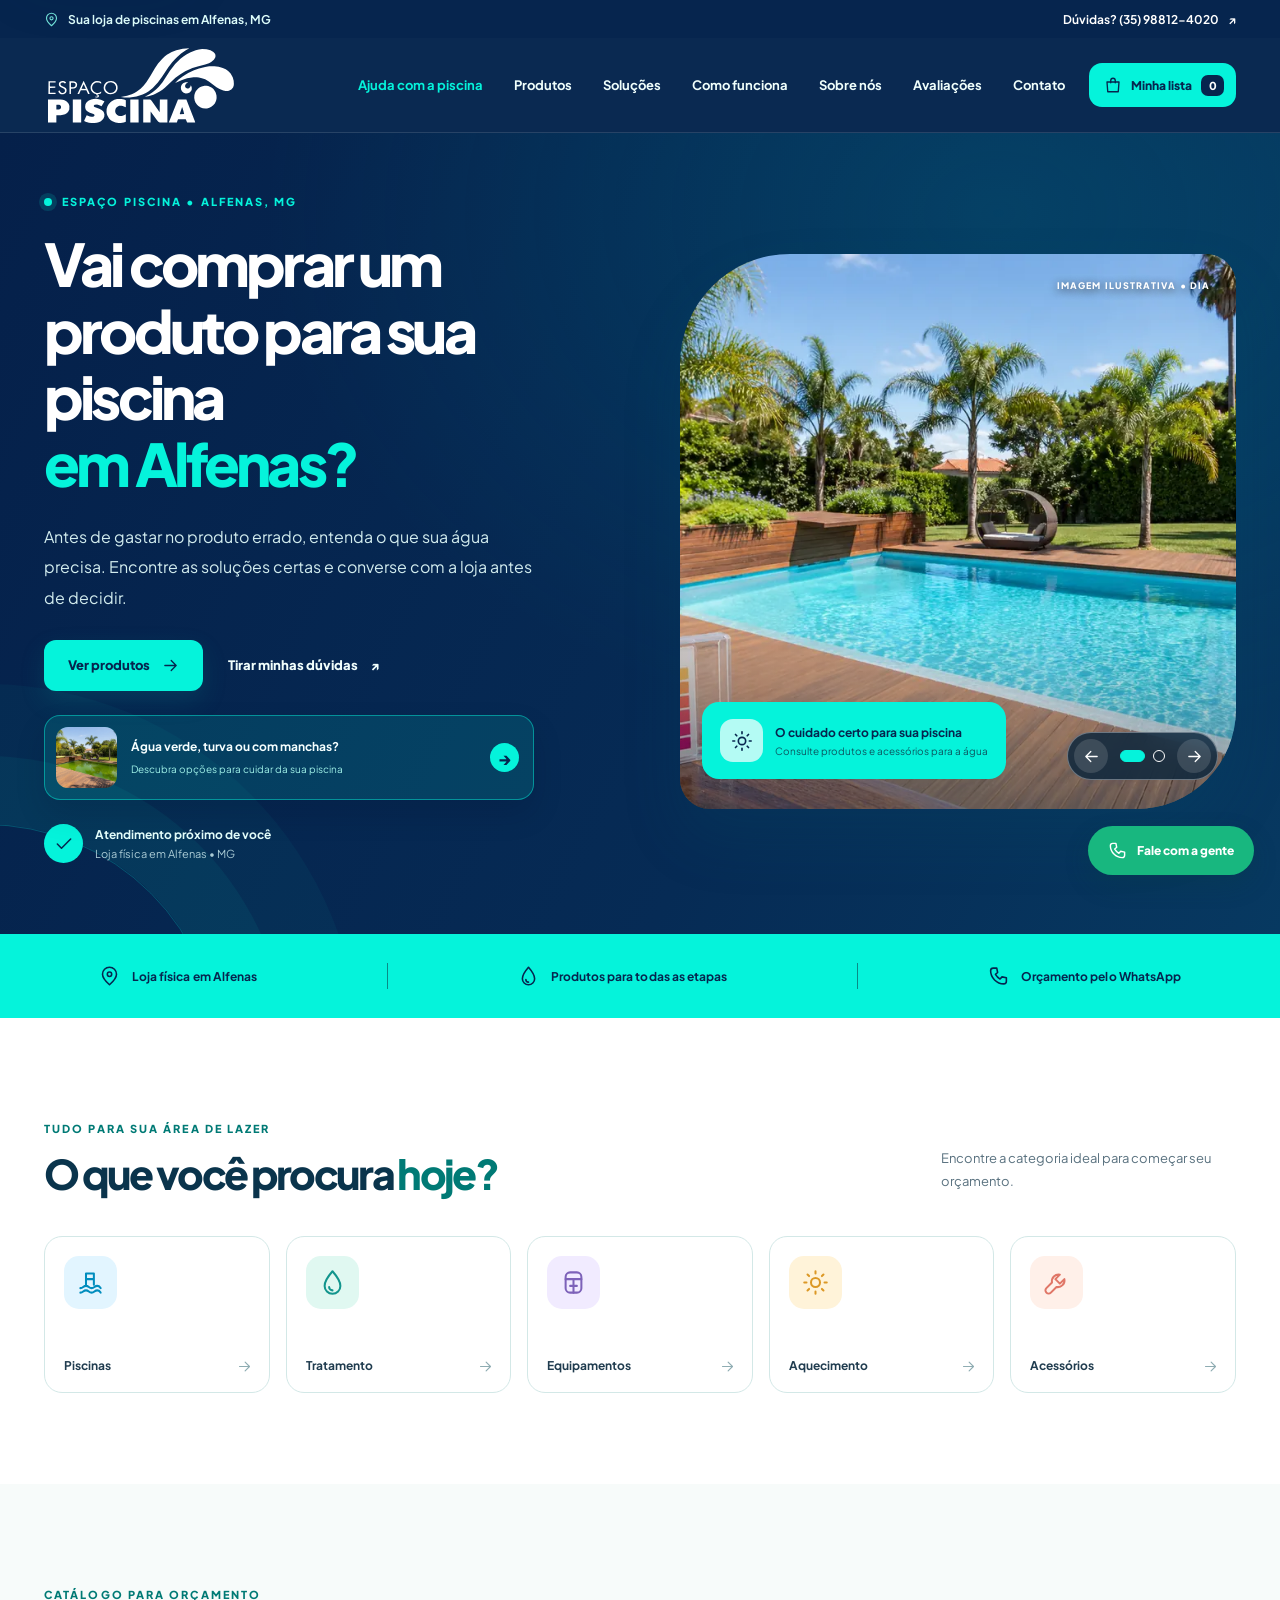
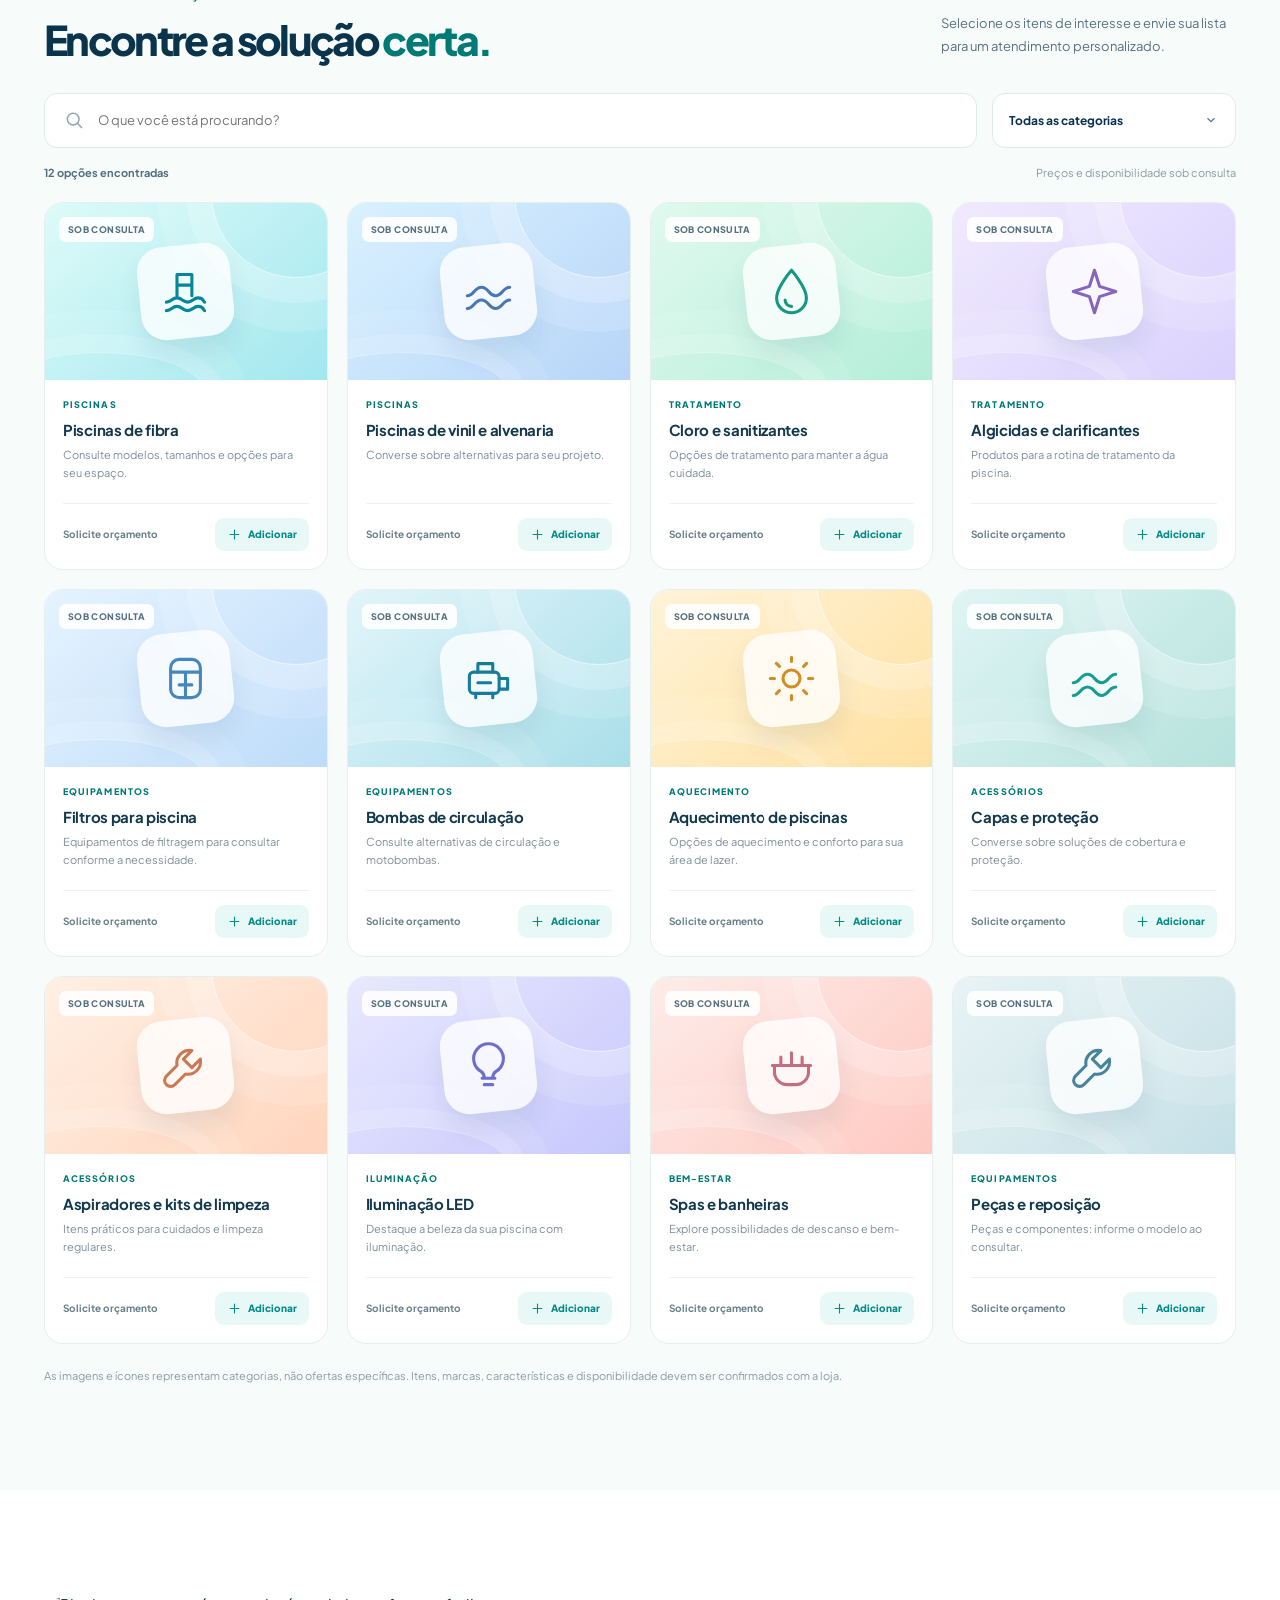
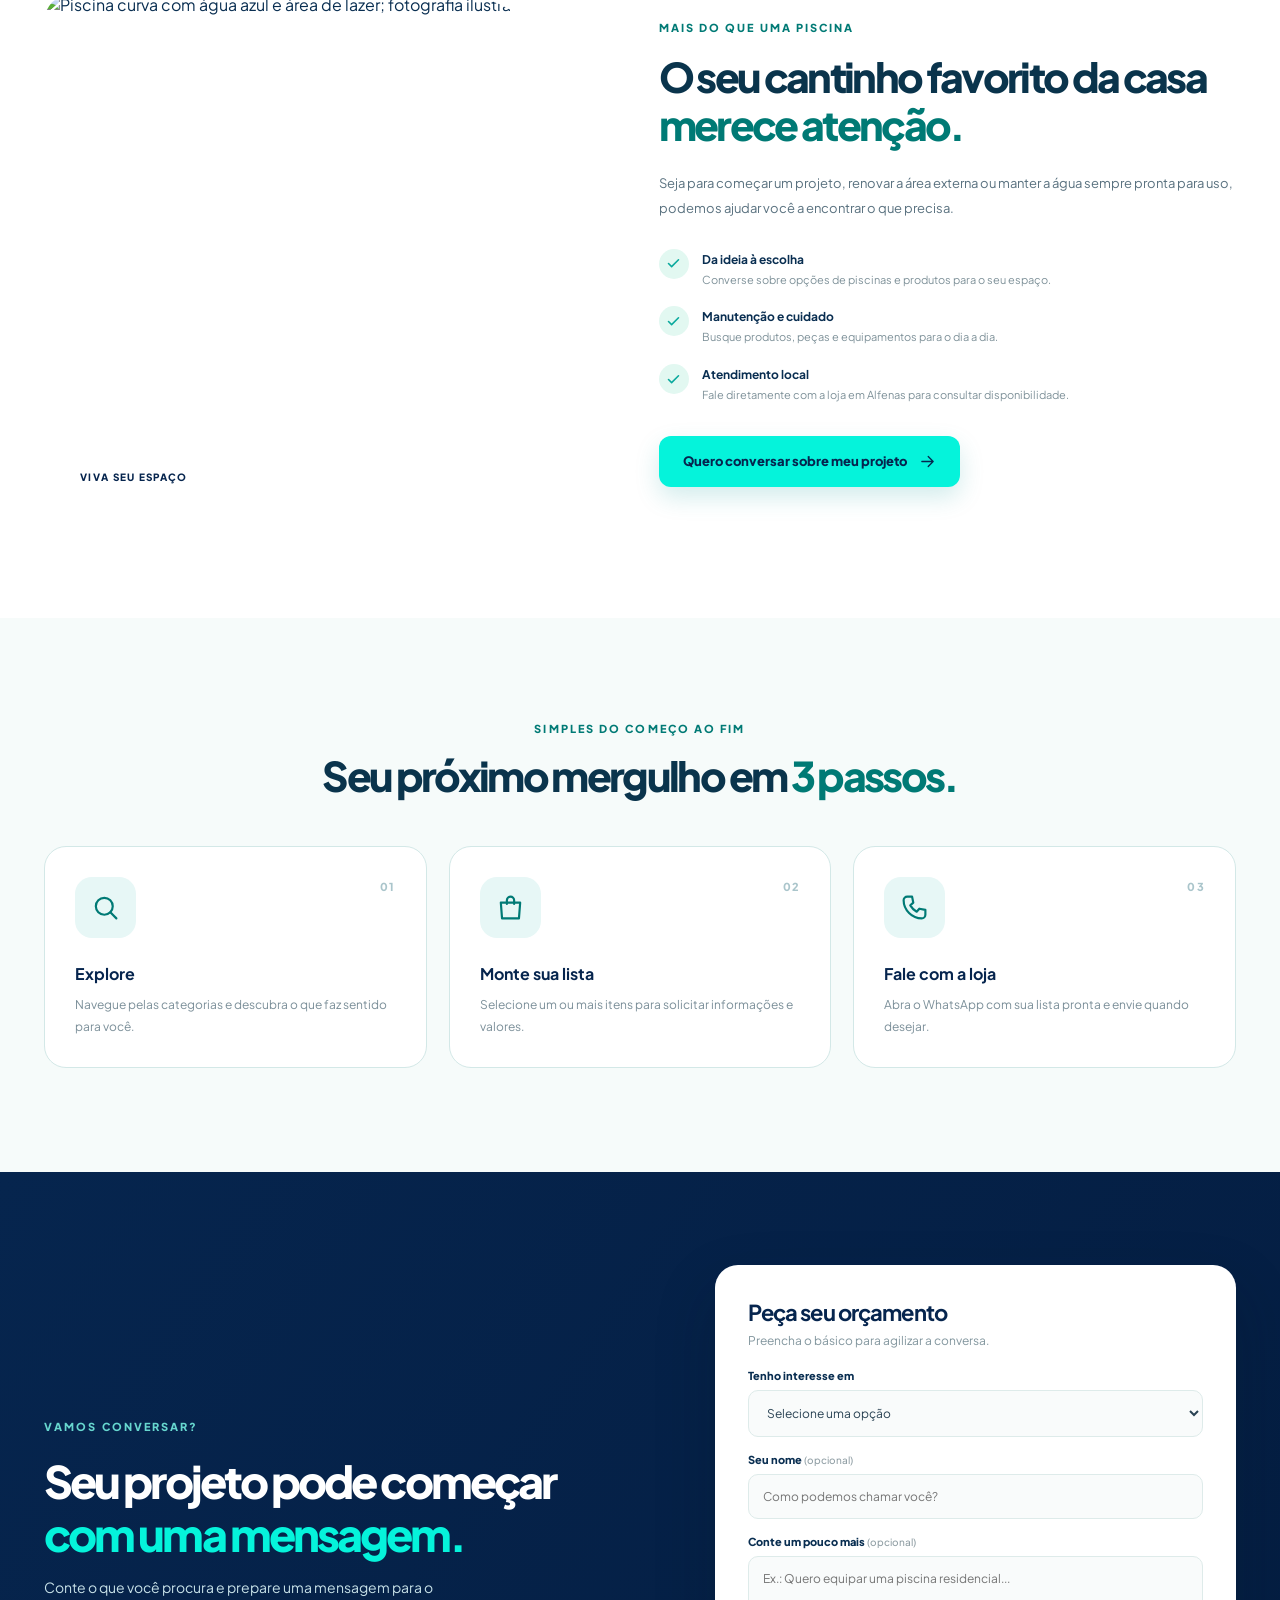
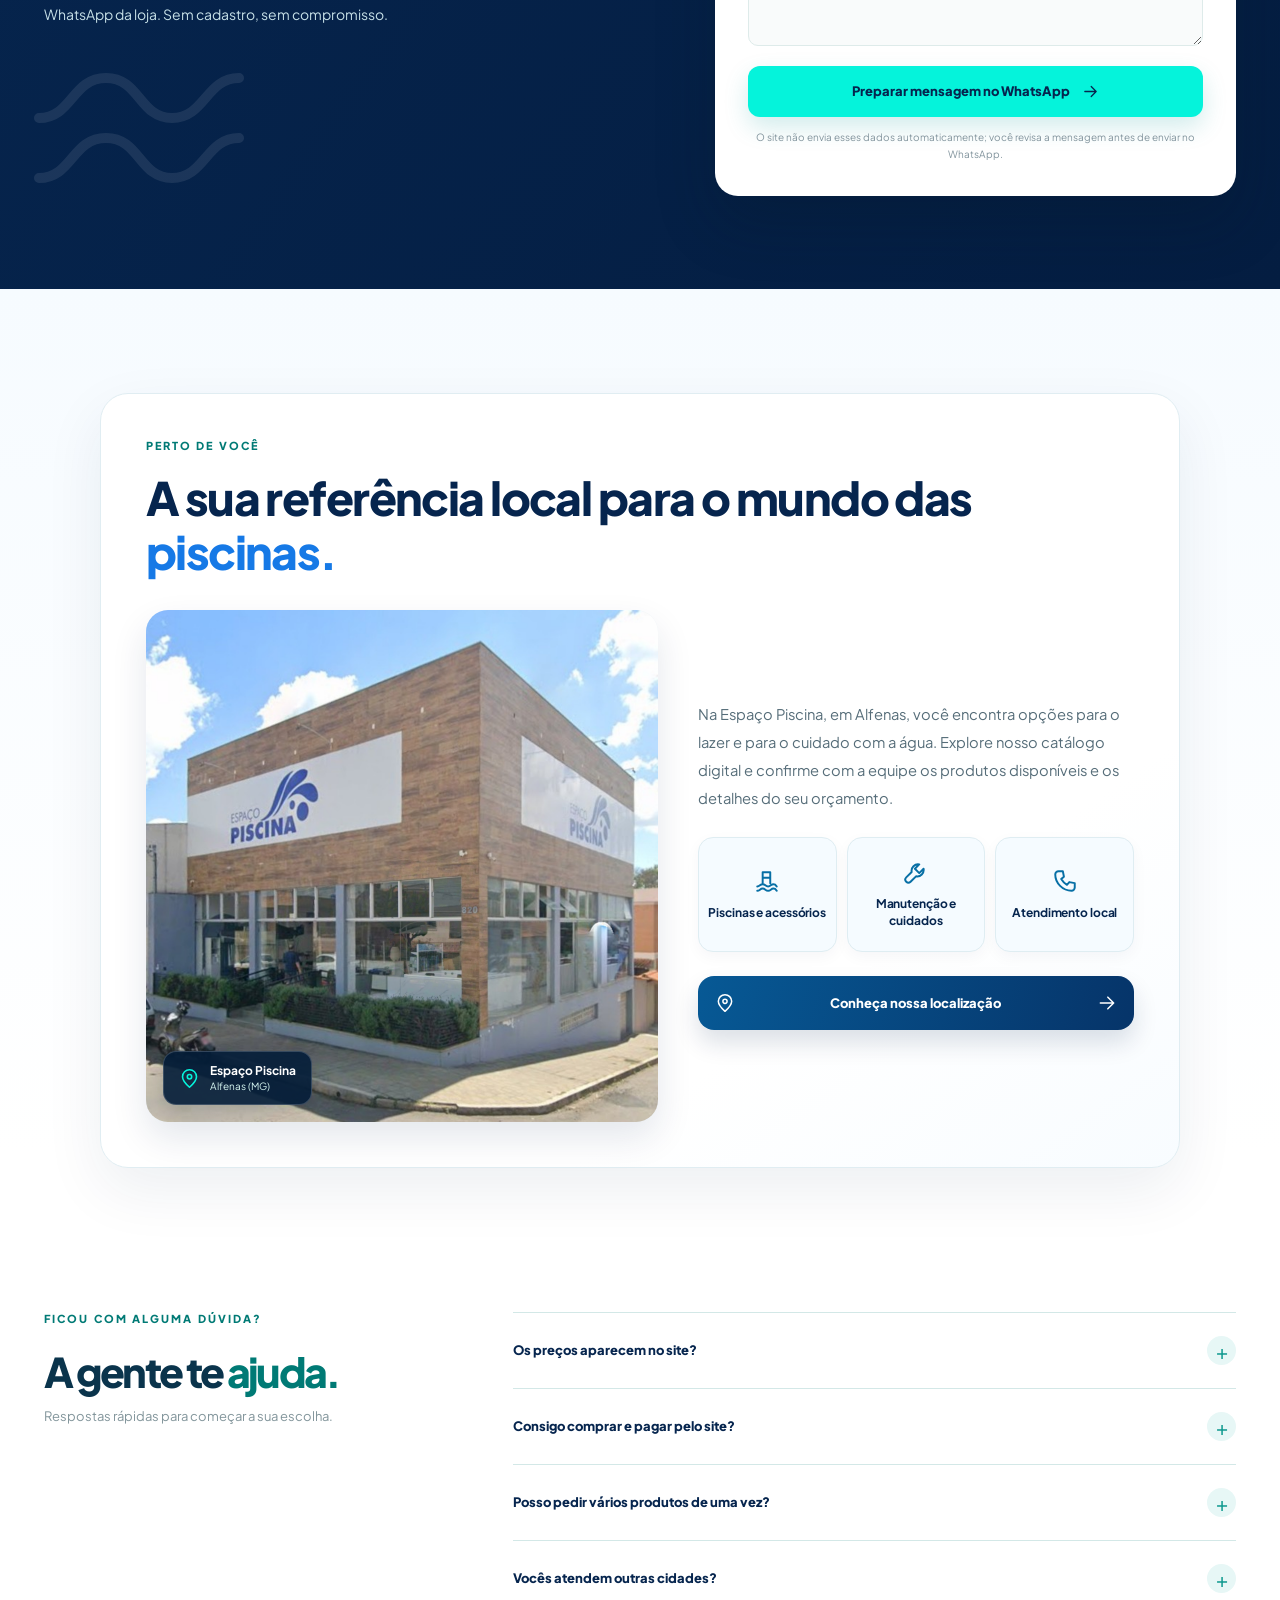
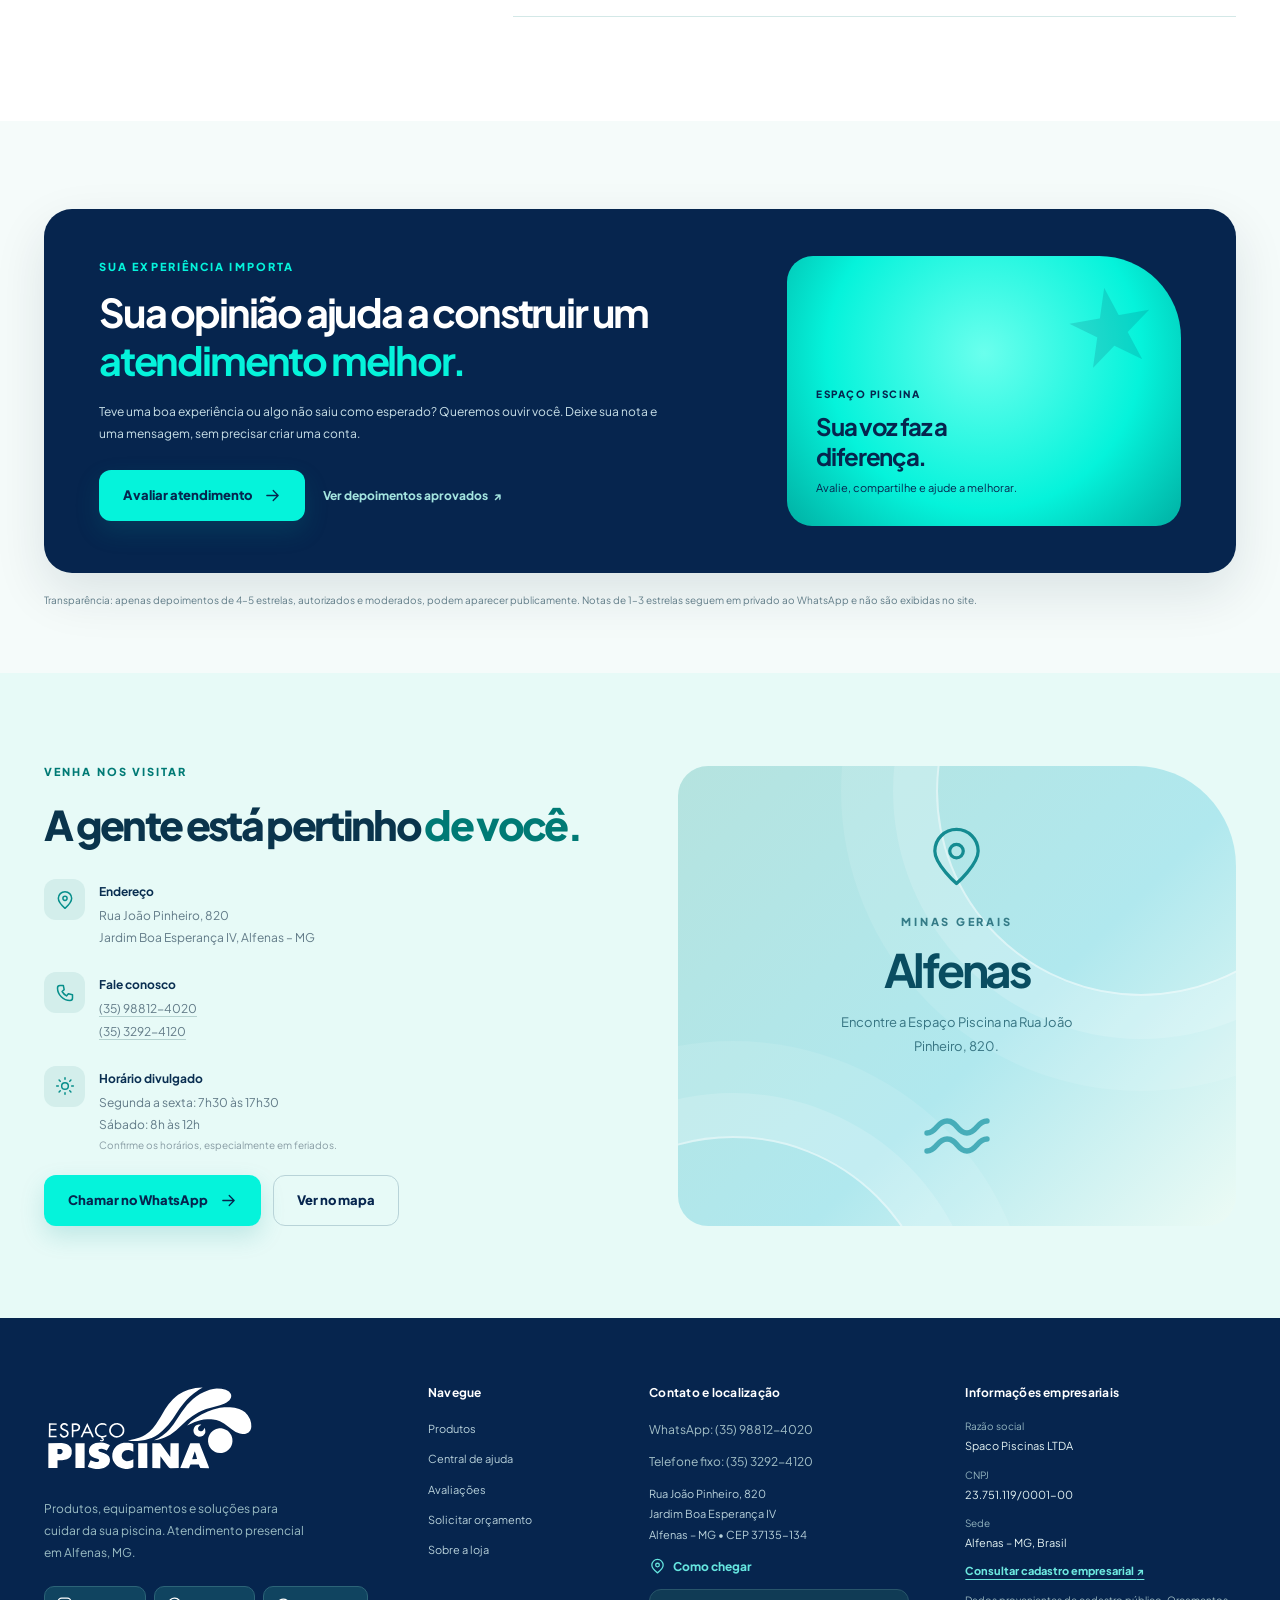
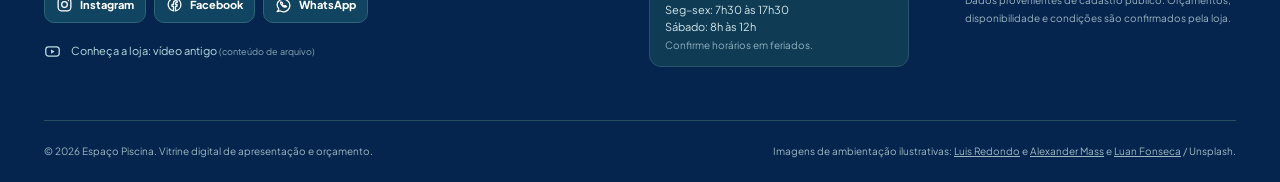
==== commit 73bb21bb: "feat(footer): redes sociais oficiais, video historico e dados empresariais" ====
--- a/index.html
+++ b/index.html
@@ -9,6 +9,7 @@
   <meta name="description" content="Espaço Piscina em Alfenas, MG: piscinas, tratamento, filtros, bombas, acessórios e soluções para sua área de lazer. Explore e peça orçamento pelo WhatsApp.">
   <meta property="og:type" content="website">
   <meta property="og:locale" content="pt_BR">
+  <meta property="og:site_name" content="Espaço Piscina">
   <meta property="og:title" content="Espaço Piscina | Seu lazer começa aqui">
   <meta property="og:description" content="Da primeira piscina ao cuidado de todos os dias. Conheça soluções e solicite seu orçamento em Alfenas, MG.">
   <meta property="og:image" content="https://k410sh4.github.io/EspacoPiscinas/assets/fachada-espaco-piscina-3072.png">
@@ -23,7 +24,10 @@
   <script src="./app.js" defer></script>
   <title>Espaço Piscina | Piscinas e acessórios em Alfenas, MG</title>
   <script type="application/ld+json">
-  {"@context":"https://schema.org","@type":"Store","name":"Espaço Piscina Alfenas","description":"Loja de produtos, acessórios e equipamentos para piscinas em Alfenas, MG.","telephone":"+55-35-98812-4020","address":{"@type":"PostalAddress","streetAddress":"Rua João Pinheiro, 820","addressLocality":"Alfenas","addressRegion":"MG","postalCode":"37135-134","addressCountry":"BR"},"openingHoursSpecification":[{"@type":"OpeningHoursSpecification","dayOfWeek":["Monday","Tuesday","Wednesday","Thursday","Friday"],"opens":"07:30","closes":"17:30"},{"@type":"OpeningHoursSpecification","dayOfWeek":"Saturday","opens":"08:00","closes":"12:00"}],"@id":"https://k410sh4.github.io/EspacoPiscinas/#store","url":"https://k410sh4.github.io/EspacoPiscinas/","image":"https://k410sh4.github.io/EspacoPiscinas/assets/fachada-espaco-piscina-3072.png"}
+  {"@context":"https://schema.org","@type":"Store","name":"Espaço Piscina Alfenas","legalName":"Spaco Piscinas LTDA","taxID":"23.751.119/0001-00","sameAs":["https://www.instagram.com/espacopiscinamg/","https://www.facebook.com/espacopiscinamg/"],"description":"Loja de produtos, acessórios e equipamentos para piscinas em Alfenas, MG.","telephone":"+55-35-98812-4020","address":{"@type":"PostalAddress","streetAddress":"Rua João Pinheiro, 820","addressLocality":"Alfenas","addressRegion":"MG","postalCode":"37135-134","addressCountry":"BR"},"openingHoursSpecification":[{"@type":"OpeningHoursSpecification","dayOfWeek":["Monday","Tuesday","Wednesday","Thursday","Friday"],"opens":"07:30","closes":"17:30"},{"@type":"OpeningHoursSpecification","dayOfWeek":"Saturday","opens":"08:00","closes":"12:00"}],"@id":"https://k410sh4.github.io/EspacoPiscinas/#store","url":"https://k410sh4.github.io/EspacoPiscinas/","image":"https://k410sh4.github.io/EspacoPiscinas/assets/fachada-espaco-piscina-3072.png","logo":"https://k410sh4.github.io/EspacoPiscinas/assets/espaco-piscina-logo.svg"}
+  </script>
+  <script type="application/ld+json">
+  {"@context":"https://schema.org","@type":"WebSite","@id":"https://k410sh4.github.io/EspacoPiscinas/#website","name":"Espaço Piscina","alternateName":"Espaço Piscina Alfenas","url":"https://k410sh4.github.io/EspacoPiscinas/","inLanguage":"pt-BR","publisher":{"@id":"https://k410sh4.github.io/EspacoPiscinas/#store"}}
   </script>
 </head>
 <body>
@@ -184,7 +188,44 @@
     </section>
     <section class="contact-section" id="contato" aria-labelledby="contactTitle"><div class="container contact-grid"><div><p class="eyebrow">VENHA NOS VISITAR</p><h2 id="contactTitle">A gente está pertinho <em>de você.</em></h2><div class="contact-row"><span><svg class="icon" aria-hidden="true"><use href="#i-pin"></use></svg></span><div><strong>Endereço</strong><p>Rua João Pinheiro, 820<br>Jardim Boa Esperança IV, Alfenas – MG</p></div></div><div class="contact-row"><span><svg class="icon" aria-hidden="true"><use href="#i-phone"></use></svg></span><div><strong>Fale conosco</strong><p><a href="tel:+5535988124020">(35) 98812-4020</a><br><a href="tel:+553532924120">(35) 3292-4120</a></p></div></div><div class="contact-row"><span><svg class="icon" aria-hidden="true"><use href="#i-sun"></use></svg></span><div><strong>Horário divulgado</strong><p>Segunda a sexta: 7h30 às 17h30<br>Sábado: 8h às 12h</p><small>Confirme os horários, especialmente em feriados.</small></div></div><div class="contact-actions"><a class="btn btn-primary" href="https://wa.me/5535988124020?text=Ol%C3%A1%21%20Gostaria%20de%20conversar%20sobre%20produtos%20para%20piscina." target="_blank" rel="noopener noreferrer">Chamar no WhatsApp <svg class="icon" aria-hidden="true"><use href="#i-arrow"></use></svg></a><a class="btn btn-outline" href="https://www.google.com/maps/search/?api=1&amp;query=Rua%20Jo%C3%A3o%20Pinheiro%20820%20Alfenas%20MG" target="_blank" rel="noopener noreferrer">Ver no mapa</a></div></div><div class="contact-art" aria-label="Informação de localização de Alfenas"><div class="contact-art-inner"><svg class="icon giant-pin" aria-hidden="true"><use href="#i-pin"></use></svg><span>MINAS GERAIS</span><strong>Alfenas</strong><p>Encontre a Espaço Piscina na Rua João Pinheiro, 820.</p><svg class="icon water-art" aria-hidden="true"><use href="#i-wave"></use></svg></div></div></div></section>
   </main>
-  <footer class="site-footer"><div class="container footer-top"><div><a class="brand brand-footer" href="#inicio" aria-label="Espaço Piscina, voltar ao início"><img class="brand-official-logo" src="./assets/espaco-piscina-logo.svg" alt="Espaço Piscina" width="202" height="84"></a><p>Mais cuidado, mais lazer, mais momentos para aproveitar.</p></div><div><strong>Explore</strong><a href="#catalogo">Categorias</a><a href="./suporte.html">Ajuda com a piscina</a><a href="./avaliacoes.html">Avaliações</a><a href="#solucoes">Soluções</a><a href="#como-funciona">Como funciona</a></div><div><strong>Atendimento</strong><a href="#orcamento">Solicitar orçamento</a><a href="#contato">Endereço e contato</a><a href="tel:+5535988124020">(35) 98812-4020</a></div></div><div class="container footer-bottom"><small>© <span id="year">2026</span> Espaço Piscina. Vitrine digital de apresentação e orçamento.</small><small>Imagens de ambientação ilustrativas: <a href="https://unsplash.com/photos/beautiful-pool-and-wooden-deck-in-a-sunny-backyard-JxrJfclnPDc" target="_blank" rel="noopener noreferrer">Luis Redondo</a> e <a href="https://unsplash.com/photos/a-curved-blue-swimming-pool-with-an-outdoor-bar-ORGeoT5pUTE" target="_blank" rel="noopener noreferrer">Alexander Mass</a> e <a href="https://unsplash.com/photos/illuminated-swimming-pool-at-night-surrounded-by-palm-trees-zZkRzighcII" target="_blank" rel="noopener noreferrer">Luan Fonseca</a> / Unsplash.</small></div></footer>
+  <footer class="site-footer"><div class="container footer-top footer-professional">
+  <div class="footer-identity">
+    <a class="brand brand-footer" href="./index.html#inicio" aria-label="Espaço Piscina, voltar ao início"><img class="brand-official-logo" src="./assets/espaco-piscina-logo.svg" alt="Espaço Piscina" width="202" height="84"></a>
+    <p>Produtos, equipamentos e soluções para cuidar da sua piscina. Atendimento presencial em Alfenas, MG.</p>
+    <div class="footer-socials" aria-label="Redes sociais e canais da Espaço Piscina">
+      <a href="https://www.instagram.com/espacopiscinamg/" target="_blank" rel="noopener noreferrer" aria-label="Instagram da Espaço Piscina (abre em nova aba)"><svg class="footer-social-icon" viewBox="0 0 24 24" aria-hidden="true" fill="none" stroke="currentColor" stroke-width="1.8" stroke-linecap="round"><rect x="3" y="3" width="18" height="18" rx="5"/><circle cx="12" cy="12" r="4"/><circle cx="17.5" cy="6.5" r="1" fill="currentColor" stroke="none"/></svg><span>Instagram</span></a>
+      <a href="https://www.facebook.com/espacopiscinamg/" target="_blank" rel="noopener noreferrer" aria-label="Facebook da Espaço Piscina (abre em nova aba)"><svg class="footer-social-icon" viewBox="0 0 24 24" aria-hidden="true" fill="currentColor"><path d="M21 12a9 9 0 1 0-10.4 8.9v-6.3H8.4V12h2.2v-2c0-2.2 1.3-3.4 3.3-3.4.9 0 1.9.2 1.9.2V9h-1.1c-1 0-1.3.6-1.3 1.3V12h2.3l-.4 2.6h-1.9V21A9 9 0 0 0 21 12Z"/></svg><span>Facebook</span></a>
+      <a href="https://wa.me/5535988124020" target="_blank" rel="noopener noreferrer" aria-label="WhatsApp da Espaço Piscina (abre em nova aba)"><svg class="footer-social-icon" viewBox="0 0 24 24" aria-hidden="true" fill="none" stroke="currentColor" stroke-width="1.8" stroke-linecap="round" stroke-linejoin="round"><path d="M5.2 19.1 3 22l4-1.1A9 9 0 1 0 3 12c0 2.2.8 4.2 2.2 5.8"/><path d="M8.2 8.4c-.6.6-.5 1.9.3 3.1 1.2 2 3.1 3.5 5.2 4.1 1 .3 2 .1 2.7-.8l-2-1.3-1.2.8c-1.3-.6-2.4-1.5-3.1-2.6l.8-1-1.3-2.2Z"/></svg><span>WhatsApp</span></a>
+    </div>
+    <a class="footer-history-link" href="https://www.youtube.com/watch?v=EsJdfJQYQ4I" target="_blank" rel="noopener noreferrer"><svg class="footer-social-icon" viewBox="0 0 24 24" aria-hidden="true" fill="none" stroke="currentColor" stroke-width="1.7" stroke-linejoin="round"><rect x="2.5" y="5.5" width="19" height="13" rx="4"/><path d="m10 9 5 3-5 3Z" fill="currentColor" stroke="none"/></svg><span>Conheça a loja: vídeo antigo <small>(conteúdo de arquivo)</small></span></a>
+  </div>
+  <nav class="footer-links" aria-label="Links úteis">
+    <strong>Navegue</strong>
+    <a href="./index.html#catalogo">Produtos</a>
+    <a href="./suporte.html">Central de ajuda</a>
+    <a href="./avaliacoes.html">Avaliações</a>
+    <a href="./index.html#orcamento">Solicitar orçamento</a>
+    <a href="./index.html#sobre">Sobre a loja</a>
+  </nav>
+  <div class="footer-contact">
+    <strong>Contato e localização</strong>
+    <a href="https://wa.me/5535988124020" target="_blank" rel="noopener noreferrer">WhatsApp: (35) 98812-4020</a>
+    <a href="tel:+553532924120">Telefone fixo: (35) 3292-4120</a>
+    <p>Rua João Pinheiro, 820<br>Jardim Boa Esperança IV<br>Alfenas – MG • CEP 37135-134</p>
+    <a class="footer-map-link" href="https://www.google.com/maps/search/?api=1&amp;query=Rua%20Jo%C3%A3o%20Pinheiro%20820%20Alfenas%20MG" target="_blank" rel="noopener noreferrer"><svg class="footer-social-icon" viewBox="0 0 24 24" aria-hidden="true" fill="none" stroke="currentColor" stroke-width="1.8" stroke-linecap="round"><path d="M20 10c0 5-8 11-8 11S4 15 4 10a8 8 0 1 1 16 0Z"/><circle cx="12" cy="10" r="2.6"/></svg><span>Como chegar</span></a>
+    <div class="footer-hours"><span>Seg–sex: 7h30 às 17h30</span><span>Sábado: 8h às 12h</span><small>Confirme horários em feriados.</small></div>
+  </div>
+  <div class="footer-legal">
+    <strong>Informações empresariais</strong>
+    <dl class="footer-registration">
+      <div><dt>Razão social</dt><dd>Spaco Piscinas LTDA</dd></div>
+      <div><dt>CNPJ</dt><dd>23.751.119/0001-00</dd></div>
+      <div><dt>Sede</dt><dd>Alfenas – MG, Brasil</dd></div>
+    </dl>
+    <a class="footer-lookup" href="https://cnpj.biz/23751119000100" target="_blank" rel="noopener noreferrer">Consultar cadastro empresarial <span aria-hidden="true">↗</span></a>
+    <p class="footer-legal-note">Dados provenientes de cadastro público. Orçamentos, disponibilidade e condições são confirmados pela loja.</p>
+  </div>
+</div><div class="container footer-bottom"><small>© <span id="year">2026</span> Espaço Piscina. Vitrine digital de apresentação e orçamento.</small><small>Imagens de ambientação ilustrativas: <a href="https://unsplash.com/photos/beautiful-pool-and-wooden-deck-in-a-sunny-backyard-JxrJfclnPDc" target="_blank" rel="noopener noreferrer">Luis Redondo</a> e <a href="https://unsplash.com/photos/a-curved-blue-swimming-pool-with-an-outdoor-bar-ORGeoT5pUTE" target="_blank" rel="noopener noreferrer">Alexander Mass</a> e <a href="https://unsplash.com/photos/illuminated-swimming-pool-at-night-surrounded-by-palm-trees-zZkRzighcII" target="_blank" rel="noopener noreferrer">Luan Fonseca</a> / Unsplash.</small></div></footer>
   <a class="floating-whatsapp" href="https://wa.me/5535988124020?text=Ol%C3%A1%21%20Gostaria%20de%20um%20or%C3%A7amento." target="_blank" rel="noopener noreferrer" aria-label="Solicitar orçamento pelo WhatsApp"><svg class="icon" aria-hidden="true"><use href="#i-phone"></use></svg><span>Fale com a gente</span></a>
   <div class="drawer-backdrop" id="drawerBackdrop" hidden></div>
   <aside class="cart-drawer" id="cartDrawer" role="dialog" aria-modal="true" aria-labelledby="cartTitle" hidden tabindex="-1"><div class="drawer-header"><div><p class="eyebrow">SEU PEDIDO</p><h2 id="cartTitle">Lista de orçamento</h2></div><button type="button" class="icon-button" id="closeCart" aria-label="Fechar lista"><svg class="icon" aria-hidden="true"><use href="#i-close"></use></svg></button></div><p class="drawer-description">Organize os itens de interesse antes de conversar com a loja.</p><div class="cart-items" id="cartItems"></div><div class="drawer-footer"><p class="drawer-summary" id="cartSummary"></p><button class="btn btn-primary btn-full" type="button" id="sendQuote">Enviar lista pelo WhatsApp <svg class="icon" aria-hidden="true"><use href="#i-arrow"></use></svg></button><small>Sem cobrança online: a loja confirma preços, estoque e condições.</small></div></aside>
--- a/styles.css
+++ b/styles.css
@@ -417,3 +417,43 @@
 .review-home-disclosure{max-width:1000px;margin:18px 0 0;color:#607c87;font-size:10px;line-height:1.8}
 @media(max-width:900px){.review-home-shell{grid-template-columns:1fr;padding:38px;gap:24px}.review-home-art{min-height:180px;border-radius:25px}.review-home-art-copy strong{max-width:none}}
 @media(max-width:650px){.review-home-section{padding-block:64px 48px}.review-home-shell{padding:25px 21px;border-radius:19px}.review-home-copy h2{font-size:30px}.review-home-copy .btn{width:100%;margin-right:0}.review-home-art{min-height:173px;padding:23px}.review-home-art-copy strong{font-size:22px}}
+
+/* Rodapé institucional compartilhado entre loja, suporte e avaliações. */
+.footer-professional{display:grid;grid-template-columns:minmax(0,1.3fr) minmax(0,.7fr) minmax(0,1.05fr) minmax(0,1fr);gap:32px;padding-block:65px 53px}
+.footer-professional>*{min-width:0}
+.footer-professional > .footer-identity > p{max-width:260px;margin:18px 0 23px;color:#b3ced6;font-size:12px;line-height:1.85}
+.footer-professional > :is(nav,div):not(.footer-identity){display:flex;flex-direction:column;align-items:flex-start;gap:12px}
+.footer-professional > :is(nav,div):not(.footer-identity) > strong{font-size:12px;color:#fff;letter-spacing:.02em;margin:2px 0 8px}
+.footer-professional .footer-links > a,.footer-professional .footer-contact > a{color:#b9d2db;font-size:11px;line-height:1.65;text-decoration:none;transition:color .16s}
+.footer-professional .footer-links > a:hover,.footer-professional .footer-contact > a:hover{color:#05f3db}
+.footer-socials{display:flex;gap:8px;flex-wrap:wrap}
+.footer-socials a{display:inline-flex;gap:7px;align-items:center;justify-content:center;min-height:37px;padding:8px 11px;border-radius:10px;color:#fff;background:#104460;border:1px solid #2c6478;font-size:11px;font-weight:750;transition:background .18s,transform .18s}
+.footer-socials a:hover{background:#0f7282;color:#fff;transform:translateY(-2px)}
+.footer-social-icon{width:17px;height:17px;flex:none}
+.footer-history-link{display:inline-flex;align-items:center;gap:10px;color:#bcdde1;font-size:11px;line-height:1.65;margin-top:19px}
+.footer-history-link small{font-size:9px;color:#87a8b6}
+.footer-history-link:hover{color:#05f3db}
+.footer-contact > p{color:#b9d2db;font-size:11px;line-height:1.85;margin:0}
+.footer-professional .footer-contact > a.footer-map-link{display:inline-flex;align-items:center;gap:7px;color:#65e5df;font-weight:750}
+.footer-hours{display:flex;flex-direction:column;gap:4px;padding:13px 15px;background:#103b55;border:1px solid #28556a;border-radius:12px;width:100%;max-width:260px}
+.footer-hours span{font-size:11px;color:#d2e7e9}
+.footer-hours small{font-size:10px;line-height:1.6;color:#91b3bf}
+.footer-registration{margin:0;display:flex;flex-direction:column;gap:14px}
+.footer-registration div{display:flex;flex-direction:column;gap:5px}
+.footer-registration dt{color:#92b3be;font-size:10px}
+.footer-registration dd{margin:0;color:#e4f3f3;font-size:11px;line-height:1.6;overflow-wrap:anywhere}
+.footer-professional .footer-legal > a.footer-lookup{color:#6de8df;font-size:11px;font-weight:750;text-decoration:underline;text-underline-offset:4px}
+.footer-legal-note{font-size:10px;line-height:1.75;color:#99b6bf;margin:3px 0 0}
+.footer-bottom{flex-wrap:wrap;row-gap:12px}
+.footer-professional :is(a):focus-visible{outline:3px solid #05f3db;outline-offset:3px}
+@media(max-width:1080px){
+  .footer-professional{grid-template-columns:repeat(2,minmax(0,1fr));gap:36px 42px}
+}
+@media(max-width:650px){
+  .footer-top.footer-professional{grid-template-columns:1fr;gap:30px;padding-block:43px 37px}
+  .footer-top.footer-professional>.footer-identity{grid-column:auto}
+  .footer-professional > .footer-identity > p{max-width:100%}
+  .footer-socials a{min-height:42px}
+  .footer-bottom{flex-direction:column;align-items:flex-start;gap:10px}
+}
+@media(prefers-reduced-motion:reduce){.footer-socials a{transition:none}.footer-socials a:hover{transform:none}}
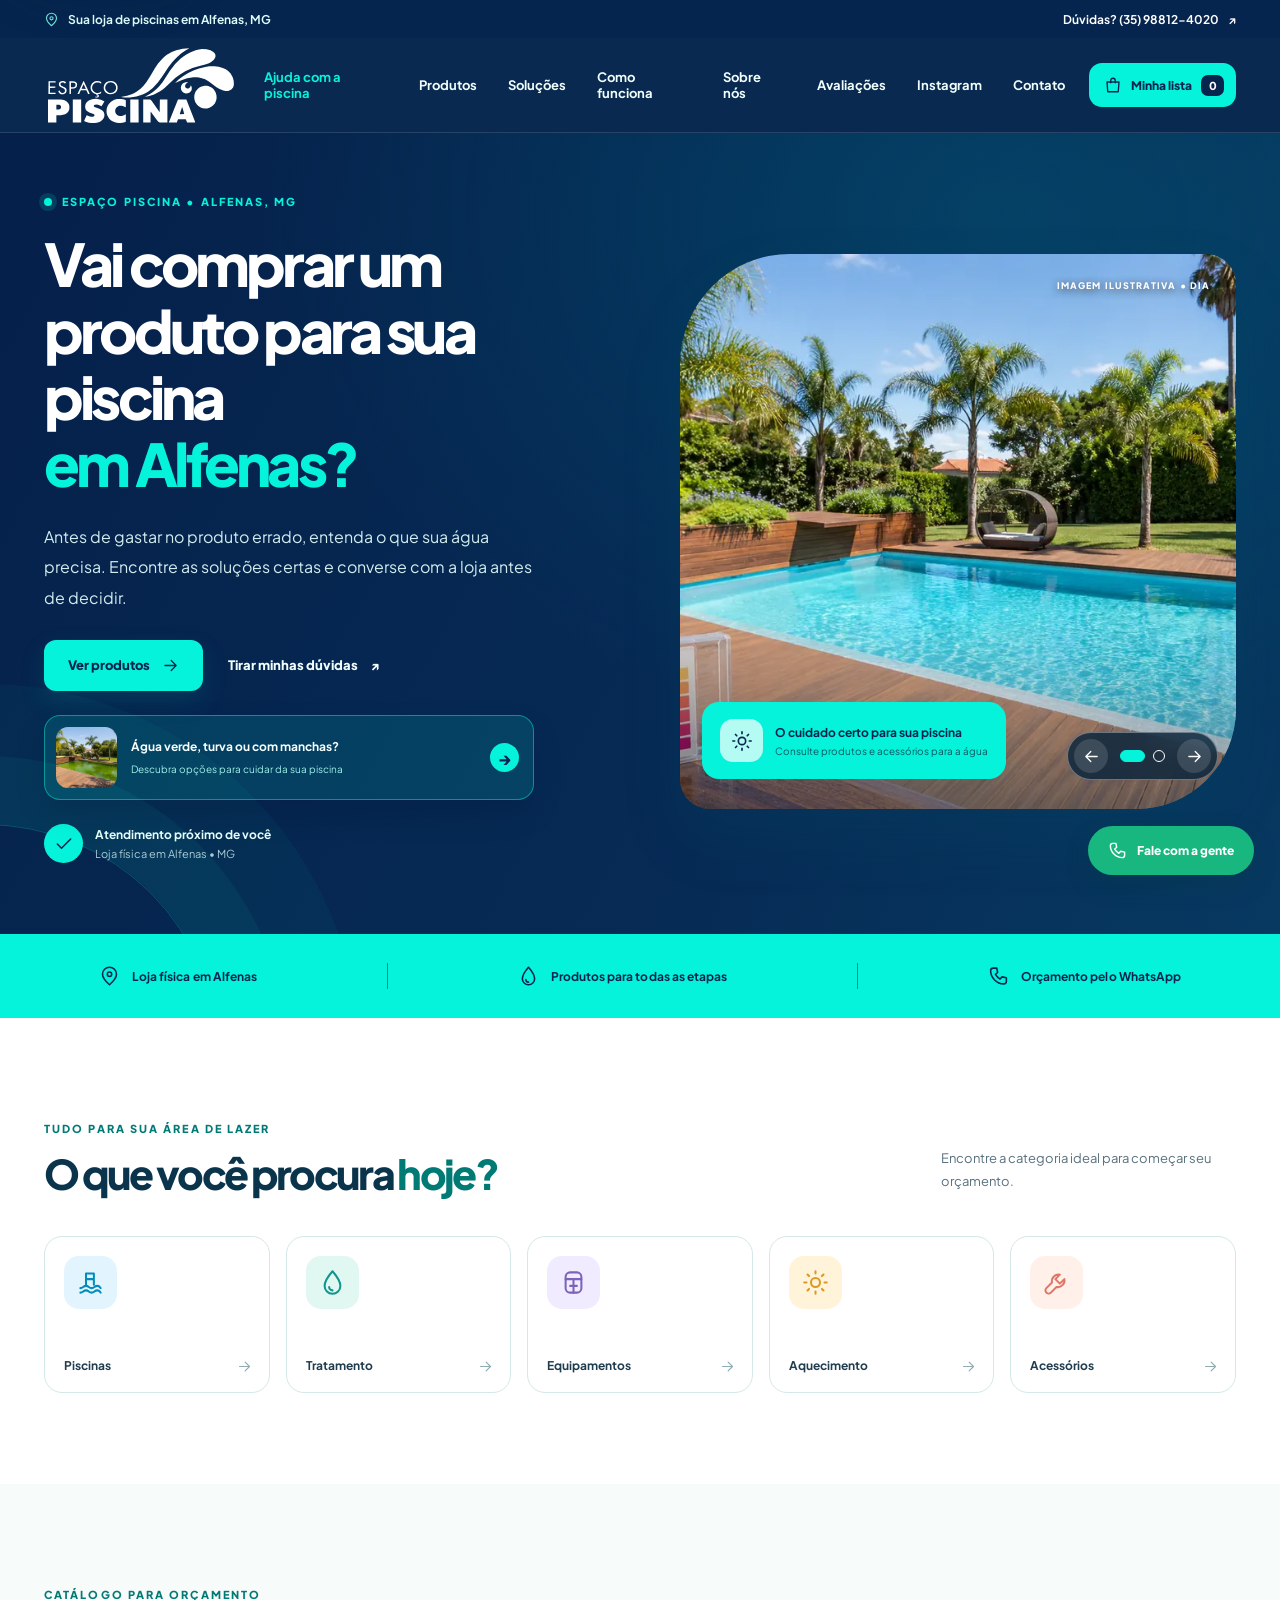
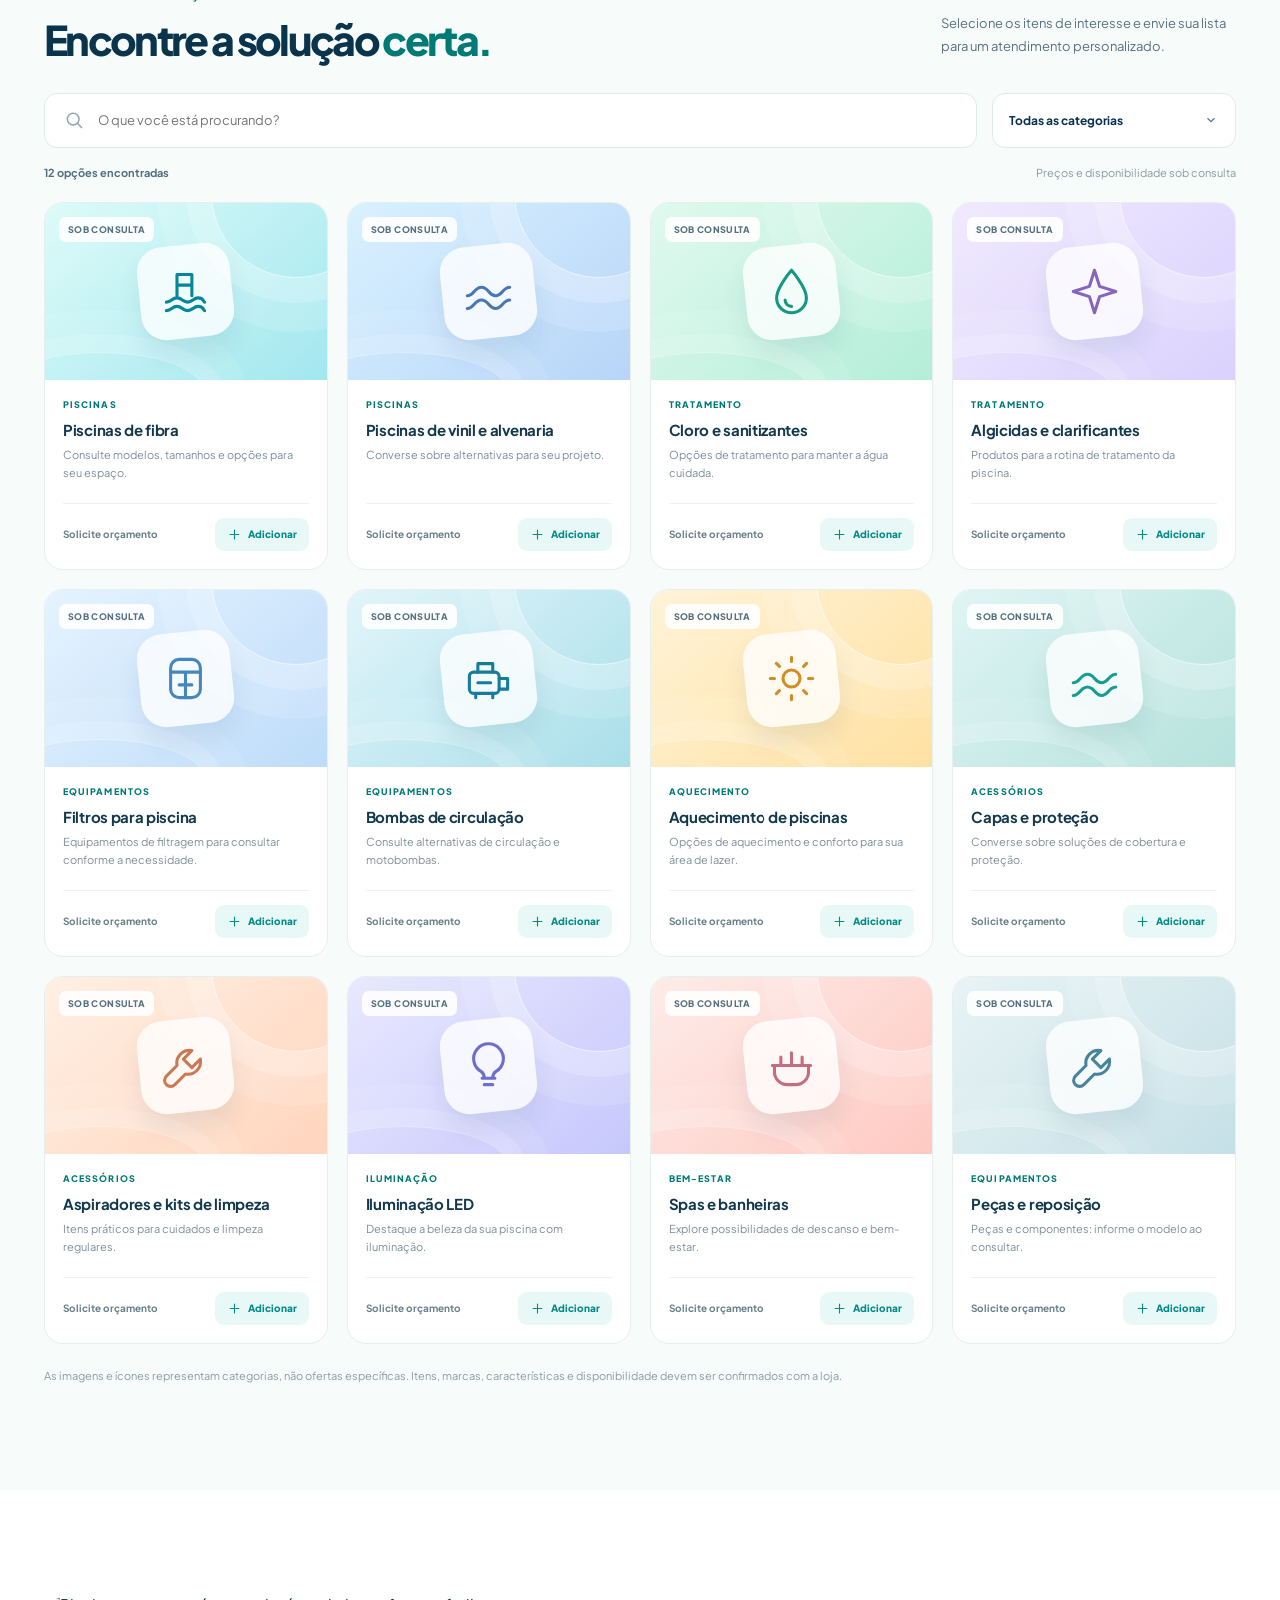
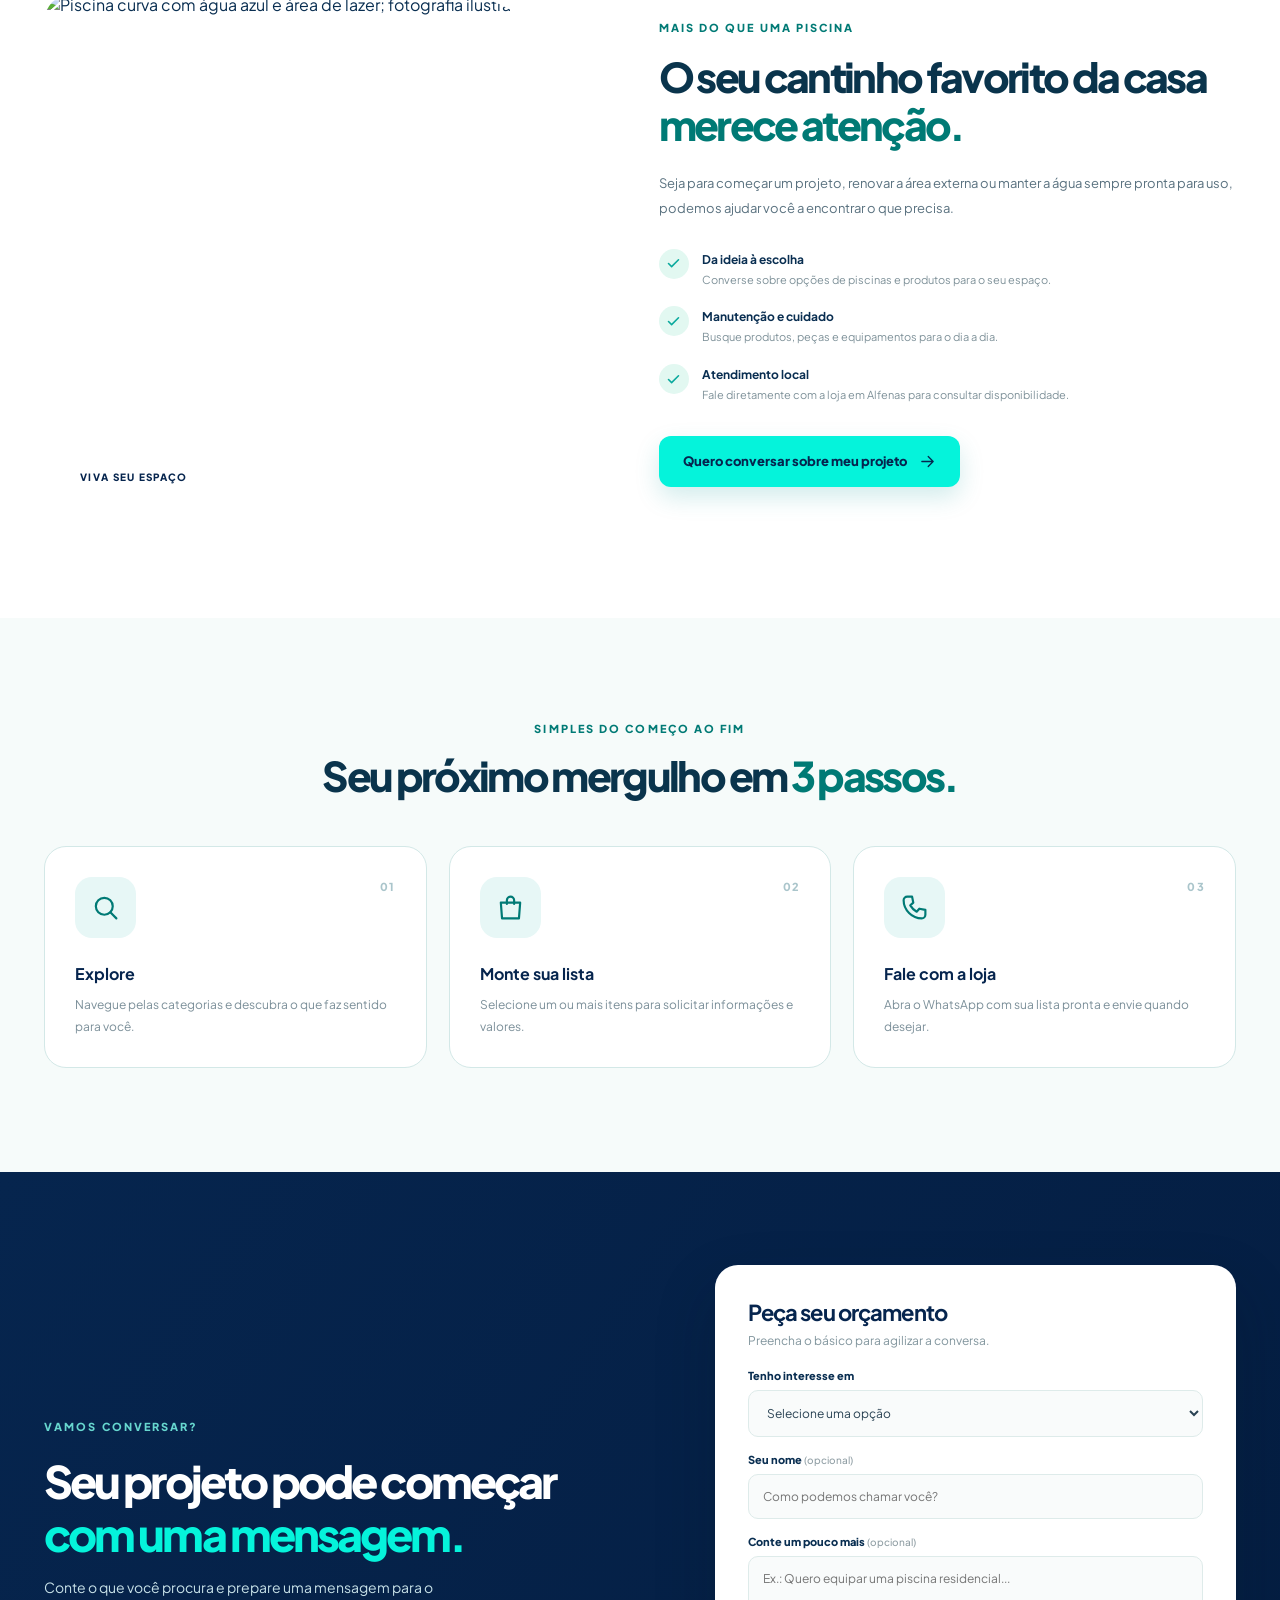
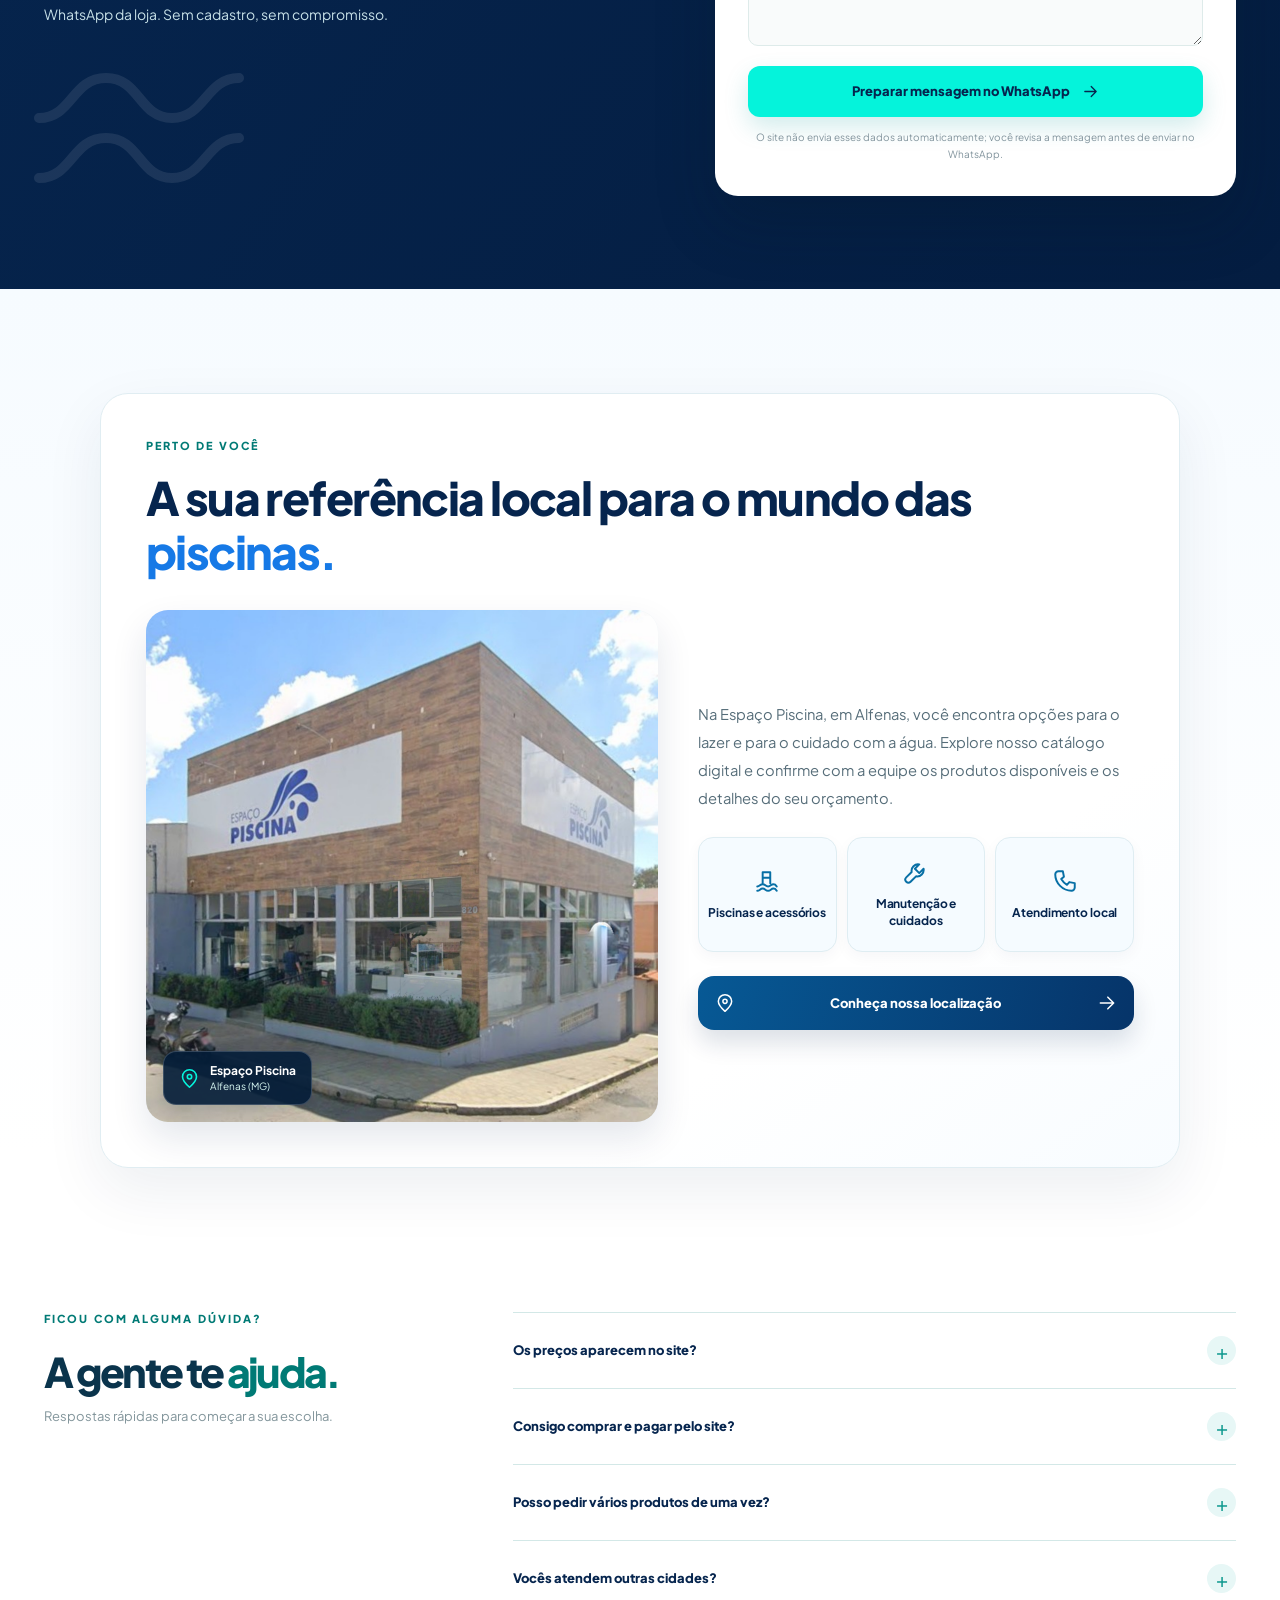
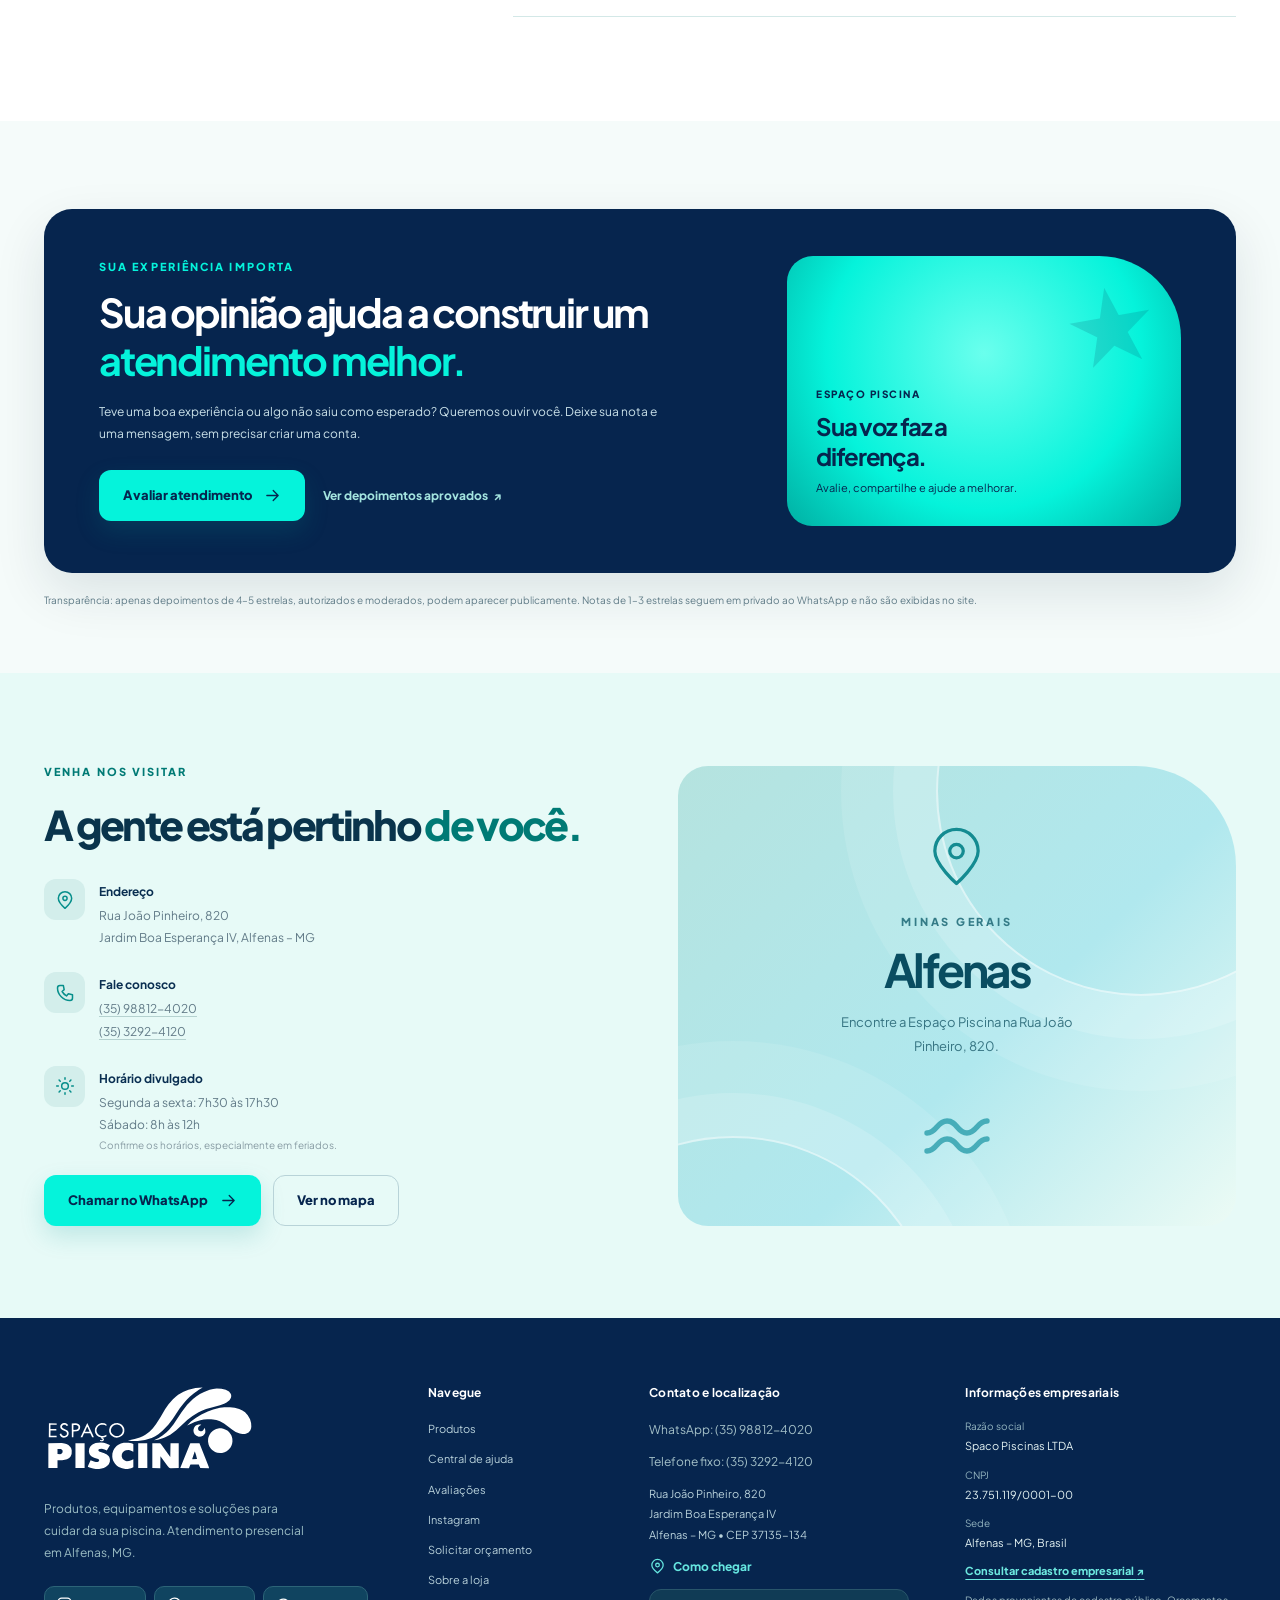
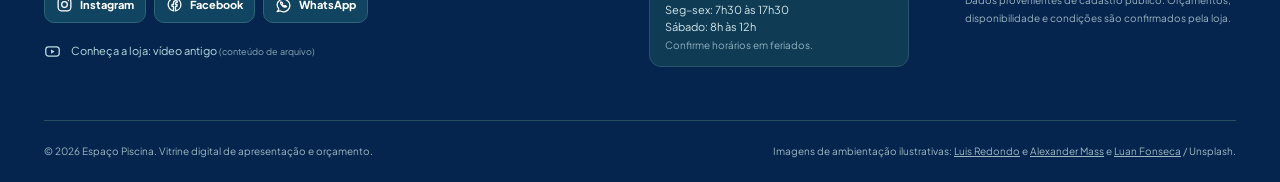
==== commit 391e72da: "feat: incluir página Instagram na navegação e descoberta do site" ====
--- a/index.html
+++ b/index.html
@@ -12,8 +12,11 @@
   <meta property="og:site_name" content="Espaço Piscina">
   <meta property="og:title" content="Espaço Piscina | Seu lazer começa aqui">
   <meta property="og:description" content="Da primeira piscina ao cuidado de todos os dias. Conheça soluções e solicite seu orçamento em Alfenas, MG.">
-  <meta property="og:image" content="https://k410sh4.github.io/EspacoPiscinas/assets/fachada-espaco-piscina-3072.png">
-  <meta property="og:image:alt" content="Fachada da Espaço Piscina em Alfenas, MG">
+  <meta property="og:image" content="https://k410sh4.github.io/EspacoPiscinas/assets/espaco-piscina-logo.svg">
+  <meta property="og:image:type" content="image/svg+xml">
+  <meta name="twitter:card" content="summary_large_image">
+  <meta name="twitter:image" content="https://k410sh4.github.io/EspacoPiscinas/assets/espaco-piscina-logo.svg">
+  <meta property="og:image:alt" content="Logo oficial da Espaço Piscina em Alfenas, MG">
   <link rel="icon" type="image/svg+xml" href="./assets/favicon.svg?v=2" sizes="any">
   <link rel="preconnect" href="https://fonts.googleapis.com">
   <link rel="preconnect" href="https://fonts.gstatic.com" crossorigin>
@@ -24,10 +27,13 @@
   <script src="./app.js" defer></script>
   <title>Espaço Piscina | Piscinas e acessórios em Alfenas, MG</title>
   <script type="application/ld+json">
-  {"@context":"https://schema.org","@type":"Store","name":"Espaço Piscina Alfenas","legalName":"Spaco Piscinas LTDA","taxID":"23.751.119/0001-00","sameAs":["https://www.instagram.com/espacopiscinamg/","https://www.facebook.com/espacopiscinamg/"],"description":"Loja de produtos, acessórios e equipamentos para piscinas em Alfenas, MG.","telephone":"+55-35-98812-4020","address":{"@type":"PostalAddress","streetAddress":"Rua João Pinheiro, 820","addressLocality":"Alfenas","addressRegion":"MG","postalCode":"37135-134","addressCountry":"BR"},"openingHoursSpecification":[{"@type":"OpeningHoursSpecification","dayOfWeek":["Monday","Tuesday","Wednesday","Thursday","Friday"],"opens":"07:30","closes":"17:30"},{"@type":"OpeningHoursSpecification","dayOfWeek":"Saturday","opens":"08:00","closes":"12:00"}],"@id":"https://k410sh4.github.io/EspacoPiscinas/#store","url":"https://k410sh4.github.io/EspacoPiscinas/","image":"https://k410sh4.github.io/EspacoPiscinas/assets/fachada-espaco-piscina-3072.png","logo":"https://k410sh4.github.io/EspacoPiscinas/assets/espaco-piscina-logo.svg"}
+  {"@context":"https://schema.org","@type":"Store","name":"Espaço Piscina Alfenas","legalName":"Spaco Piscinas LTDA","taxID":"23.751.119/0001-00","sameAs":["https://www.instagram.com/espacopiscinamg/","https://www.facebook.com/espacopiscinamg/"],"description":"Loja de produtos, acessórios e equipamentos para piscinas em Alfenas, MG.","telephone":"+55-35-98812-4020","address":{"@type":"PostalAddress","streetAddress":"Rua João Pinheiro, 820","addressLocality":"Alfenas","addressRegion":"MG","postalCode":"37135-134","addressCountry":"BR"},"openingHoursSpecification":[{"@type":"OpeningHoursSpecification","dayOfWeek":["Monday","Tuesday","Wednesday","Thursday","Friday"],"opens":"07:30","closes":"17:30"},{"@type":"OpeningHoursSpecification","dayOfWeek":"Saturday","opens":"08:00","closes":"12:00"}],"@id":"https://k410sh4.github.io/EspacoPiscinas/#store","url":"https://k410sh4.github.io/EspacoPiscinas/","image":"https://k410sh4.github.io/EspacoPiscinas/assets/espaco-piscina-logo.svg","logo":"https://k410sh4.github.io/EspacoPiscinas/assets/espaco-piscina-logo.svg"}
   </script>
   <script type="application/ld+json">
   {"@context":"https://schema.org","@type":"WebSite","@id":"https://k410sh4.github.io/EspacoPiscinas/#website","name":"Espaço Piscina","alternateName":"Espaço Piscina Alfenas","url":"https://k410sh4.github.io/EspacoPiscinas/","inLanguage":"pt-BR","publisher":{"@id":"https://k410sh4.github.io/EspacoPiscinas/#store"}}
+  </script>
+  <script type="application/ld+json">
+  {"@context":"https://schema.org","@type":"WebPage","@id":"https://k410sh4.github.io/EspacoPiscinas/#webpage","url":"https://k410sh4.github.io/EspacoPiscinas/","primaryImageOfPage":{"@type":"ImageObject","url":"https://k410sh4.github.io/EspacoPiscinas/assets/espaco-piscina-logo.svg","contentUrl":"https://k410sh4.github.io/EspacoPiscinas/assets/espaco-piscina-logo.svg","caption":"Logo oficial da Espaço Piscina Alfenas"}}
   </script>
 </head>
 <body>
@@ -58,10 +64,10 @@
   <header class="site-header" id="topo">
     <div class="container header-inner">
       <a class="brand" href="#inicio" aria-label="Espaço Piscina, voltar ao início"><img class="brand-official-logo" src="./assets/espaco-piscina-logo.svg" alt="Espaço Piscina" width="202" height="84"></a>
-      <nav class="nav-desktop" aria-label="Navegação principal"><a class="nav-support-link" href="./suporte.html">Ajuda com a piscina</a><a href="#catalogo">Produtos</a><a href="#solucoes">Soluções</a><a href="#como-funciona">Como funciona</a><a href="#sobre">Sobre nós</a><a href="./avaliacoes.html">Avaliações</a><a href="#contato">Contato</a></nav>
+      <nav class="nav-desktop" aria-label="Navegação principal"><a class="nav-support-link" href="./suporte.html">Ajuda com a piscina</a><a href="#catalogo">Produtos</a><a href="#solucoes">Soluções</a><a href="#como-funciona">Como funciona</a><a href="#sobre">Sobre nós</a><a href="./avaliacoes.html">Avaliações</a><a href="./instagram.html">Instagram</a><a href="#contato">Contato</a></nav>
       <div class="header-actions"><button type="button" class="cart-trigger" data-open-cart aria-label="Abrir lista de orçamento"><svg class="icon" aria-hidden="true"><use href="#i-bag"></use></svg><span>Minha lista</span><span class="cart-counter" data-cart-count>0</span></button><button type="button" class="menu-trigger" id="menuToggle" aria-label="Abrir menu" aria-expanded="false" aria-controls="mobileNav"><svg class="icon" aria-hidden="true"><use href="#i-menu"></use></svg></button></div>
     </div>
-    <nav class="mobile-nav" id="mobileNav" aria-label="Navegação em dispositivos móveis" hidden><a class="nav-support-link" href="./suporte.html">Ajuda com a piscina</a><a href="#catalogo">Produtos</a><a href="#solucoes">Soluções</a><a href="#como-funciona">Como funciona</a><a href="#sobre">Sobre nós</a><a href="./avaliacoes.html">Avaliações</a><a href="#contato">Contato</a></nav>
+    <nav class="mobile-nav" id="mobileNav" aria-label="Navegação em dispositivos móveis" hidden><a class="nav-support-link" href="./suporte.html">Ajuda com a piscina</a><a href="#catalogo">Produtos</a><a href="#solucoes">Soluções</a><a href="#como-funciona">Como funciona</a><a href="#sobre">Sobre nós</a><a href="./avaliacoes.html">Avaliações</a><a href="./instagram.html">Instagram</a><a href="#contato">Contato</a></nav>
   </header>
   <main id="conteudo">
     <section class="hero" id="inicio" aria-labelledby="heroTitle">
@@ -203,7 +209,7 @@
     <strong>Navegue</strong>
     <a href="./index.html#catalogo">Produtos</a>
     <a href="./suporte.html">Central de ajuda</a>
-    <a href="./avaliacoes.html">Avaliações</a>
+    <a href="./avaliacoes.html">Avaliações</a><a href="./instagram.html">Instagram</a>
     <a href="./index.html#orcamento">Solicitar orçamento</a>
     <a href="./index.html#sobre">Sobre a loja</a>
   </nav>
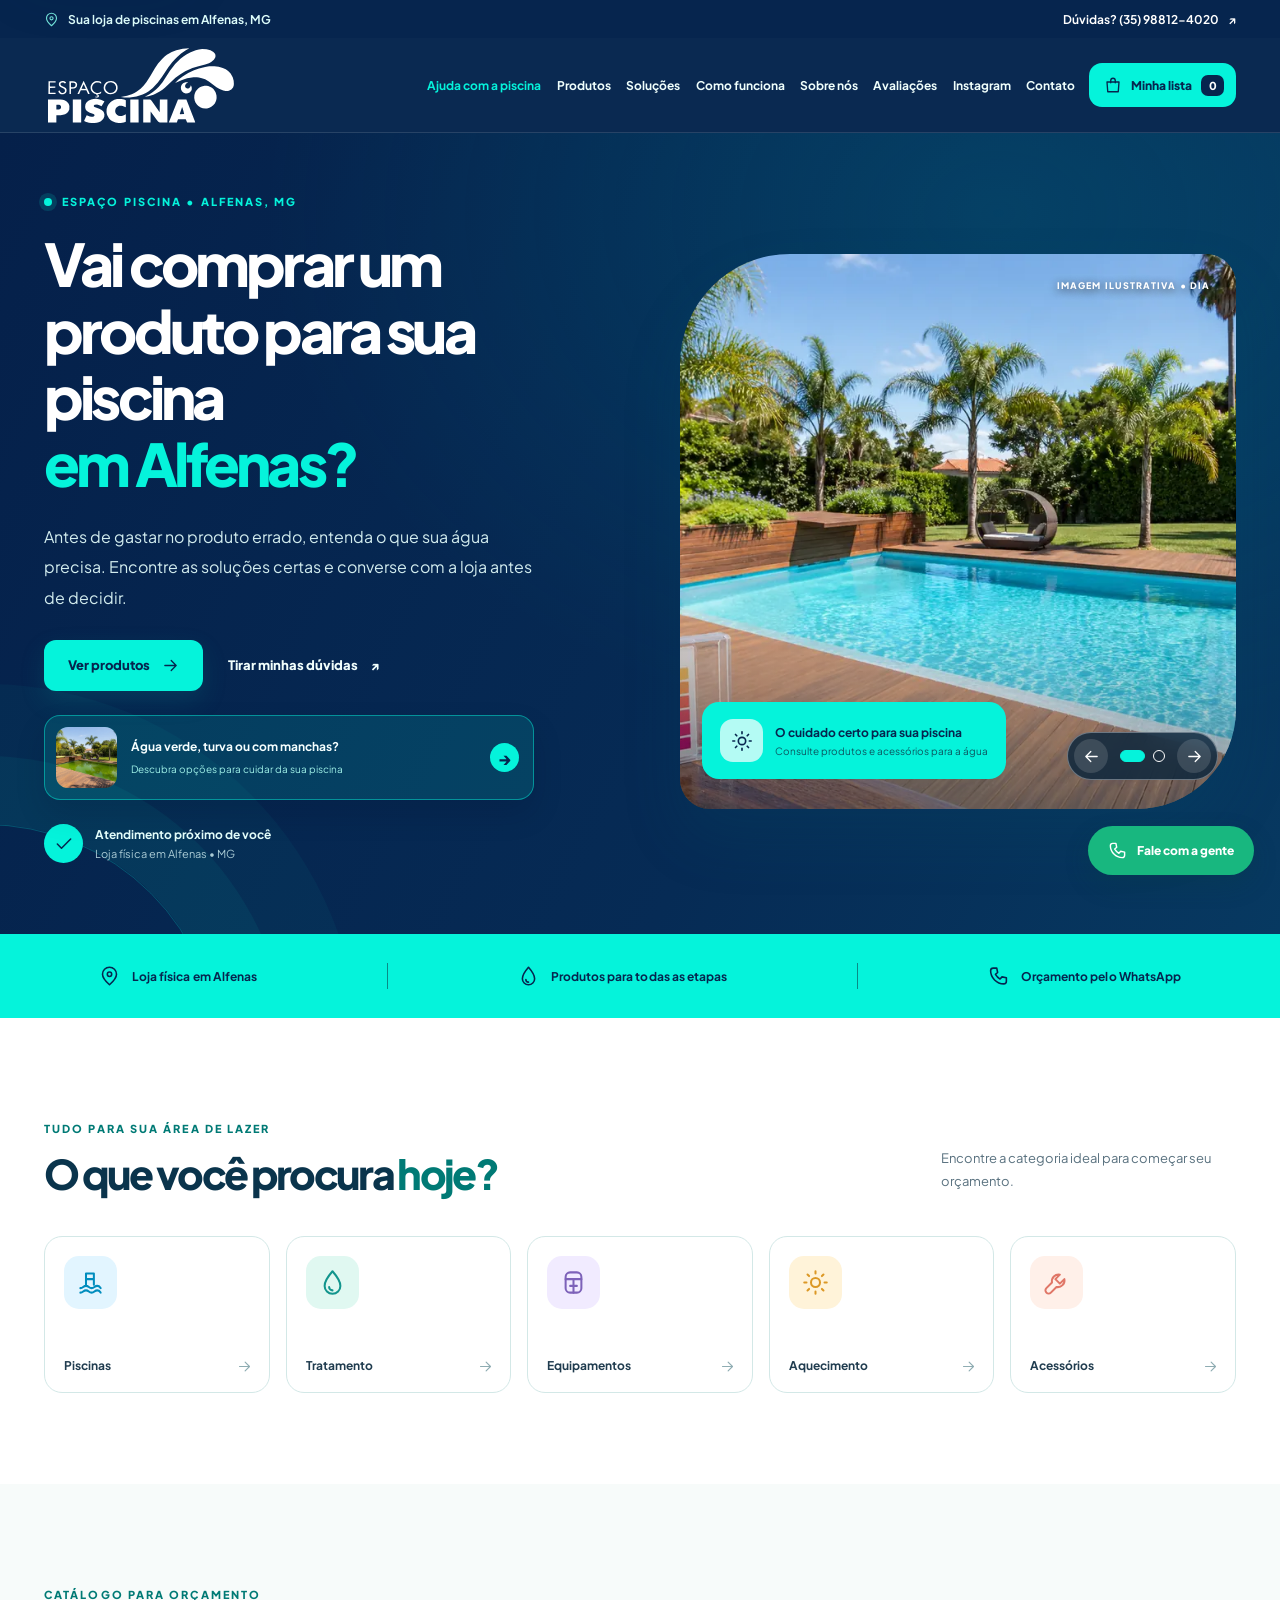
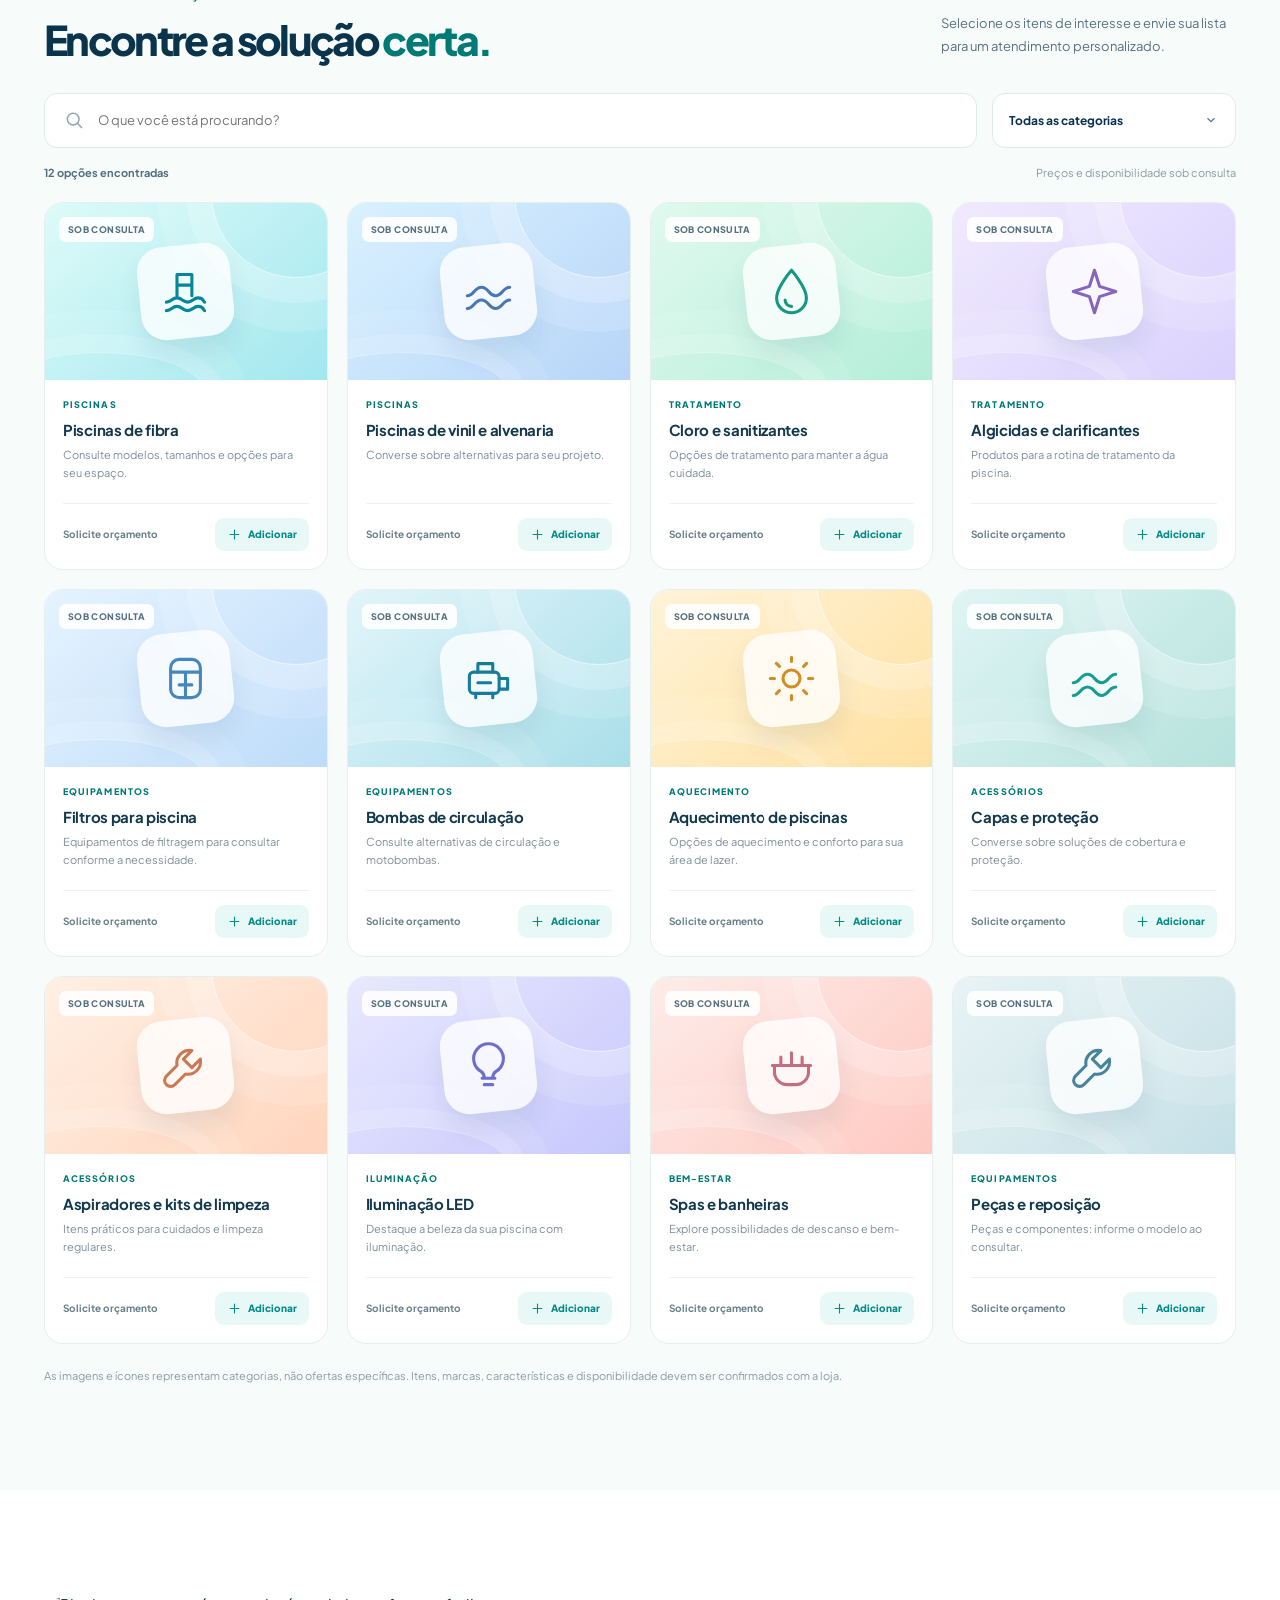
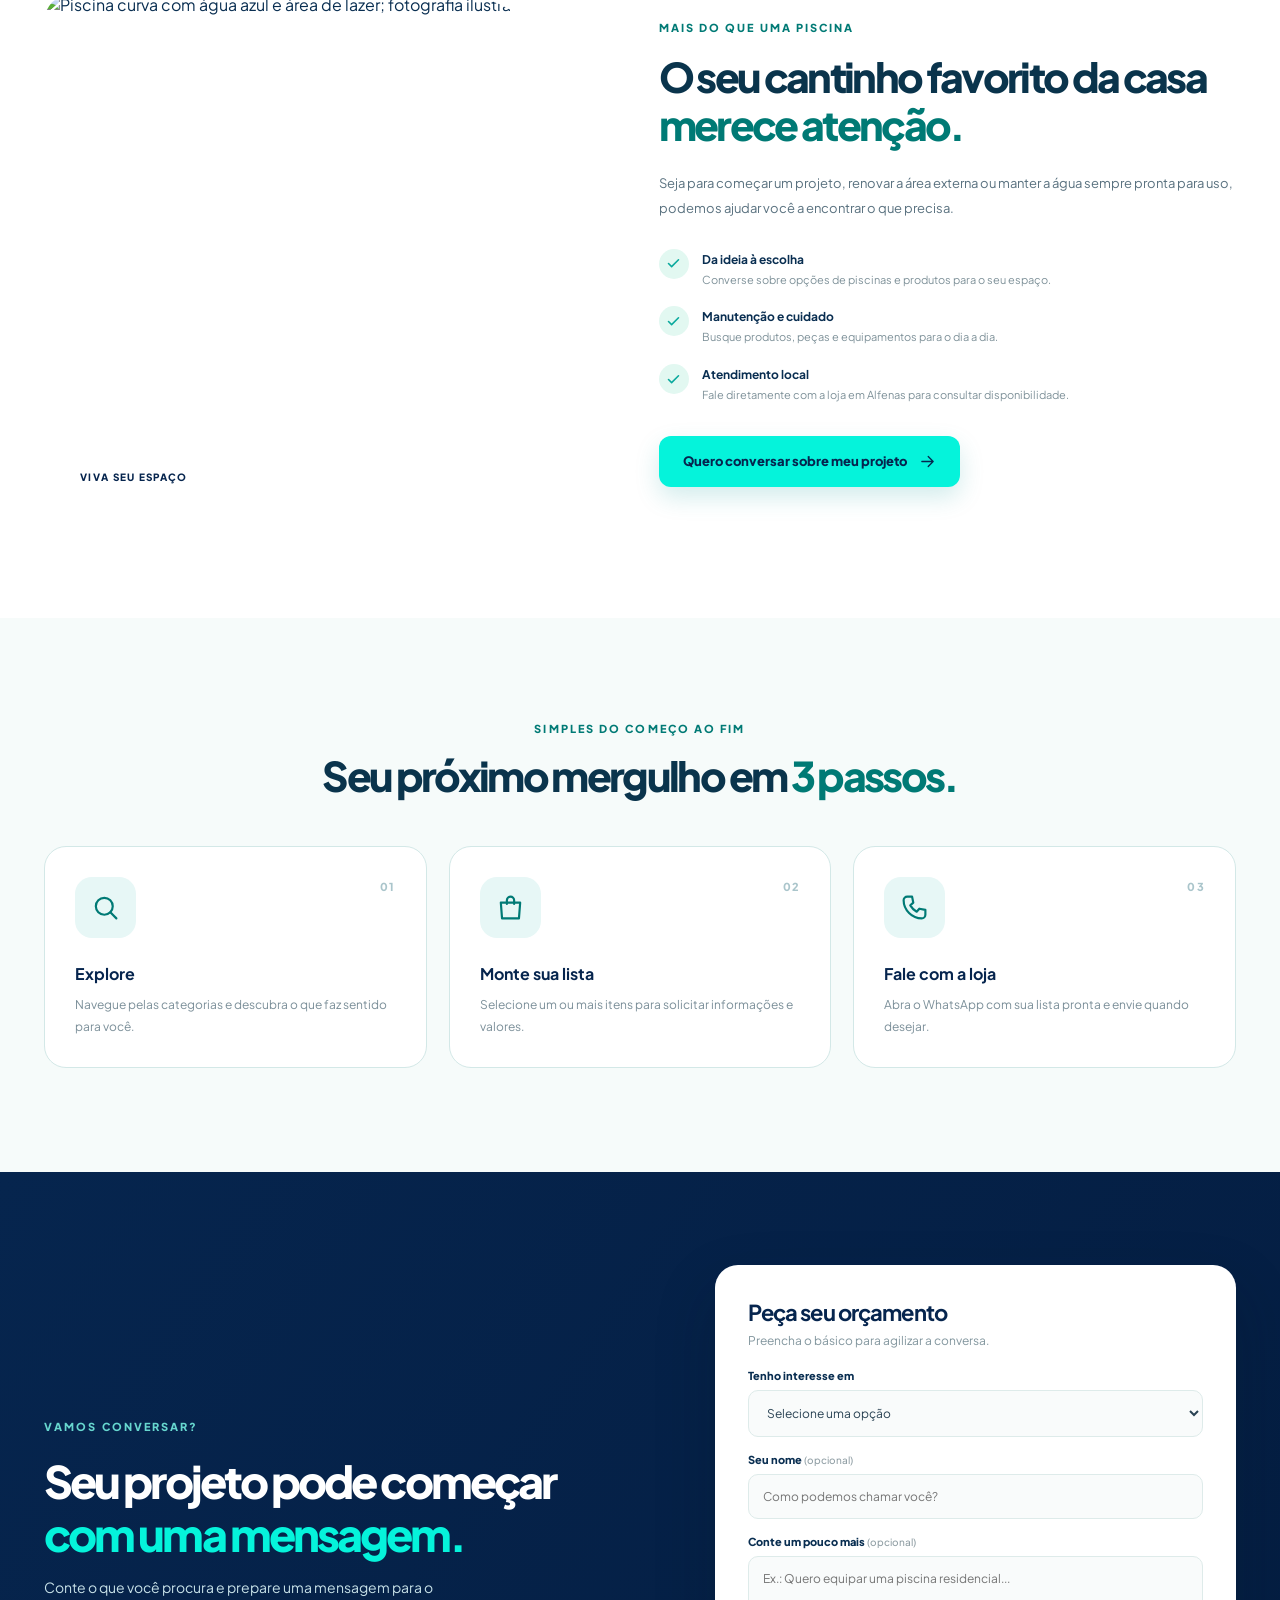
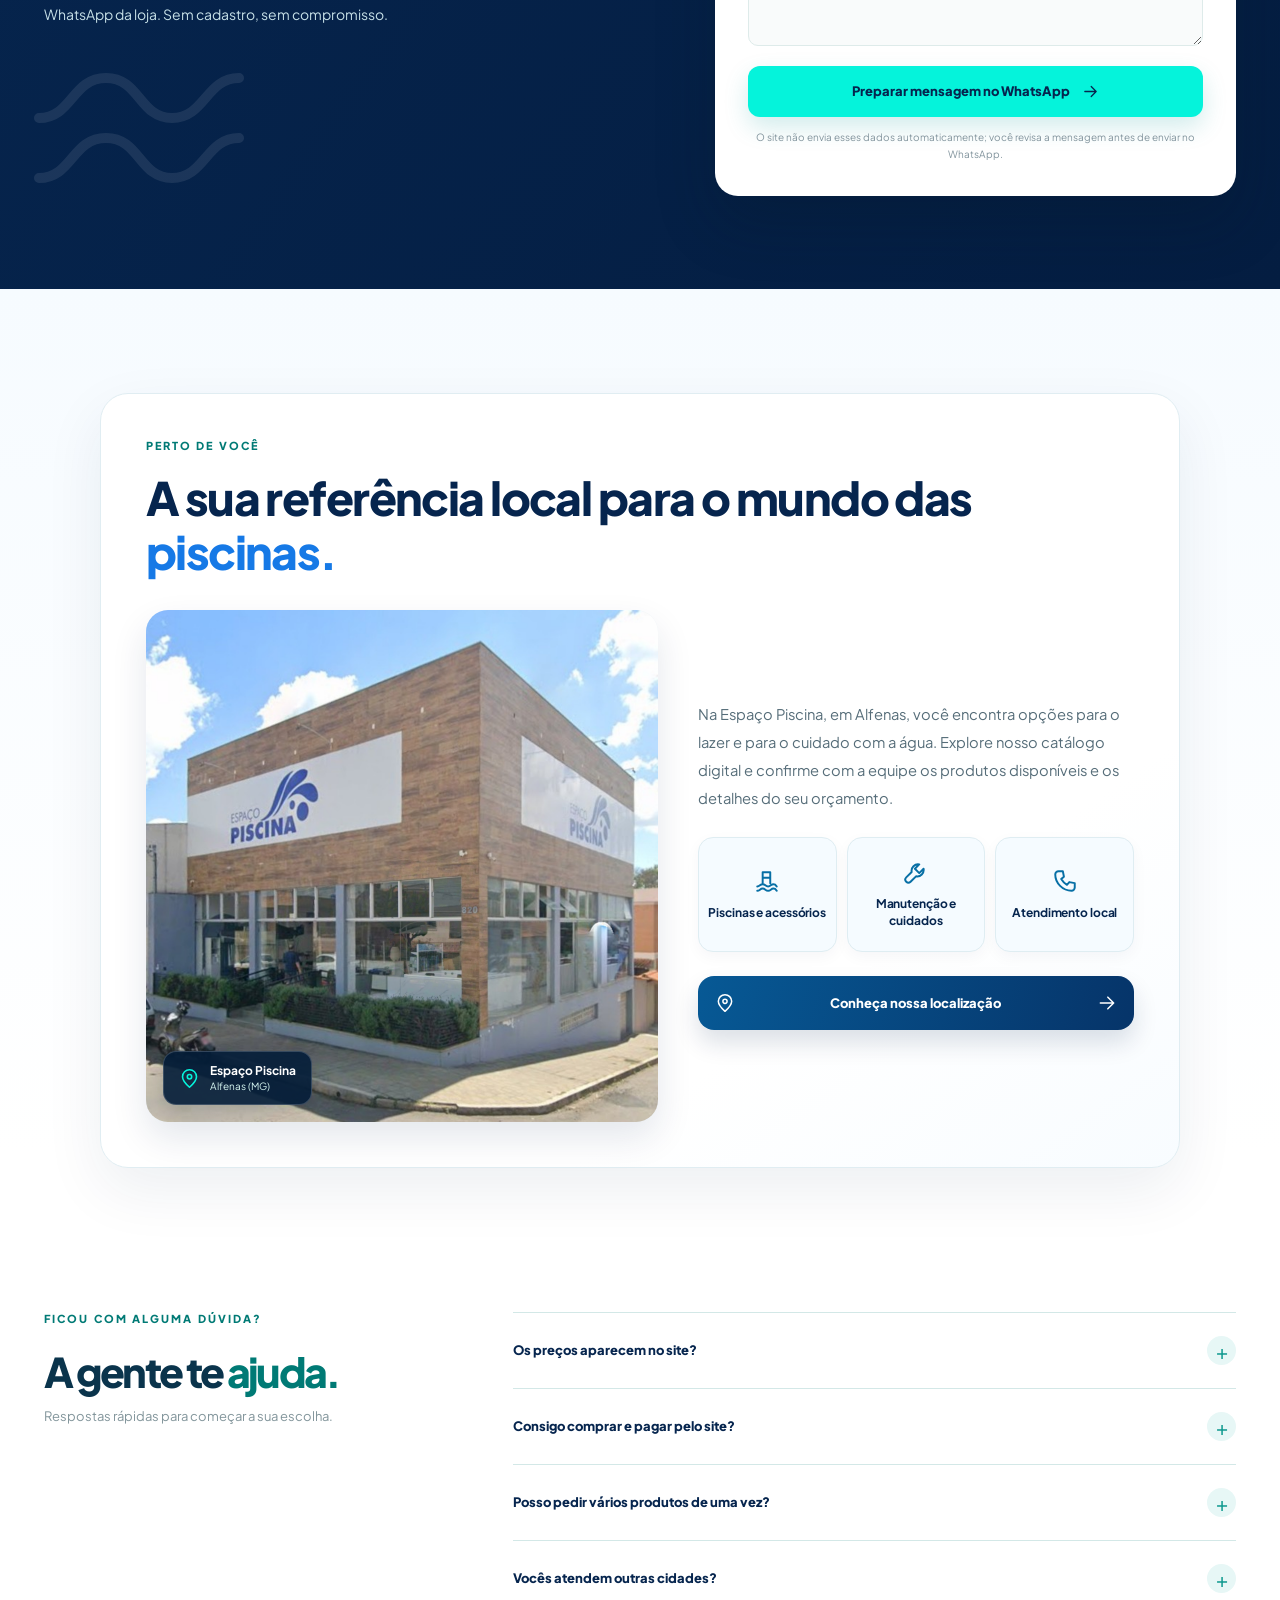
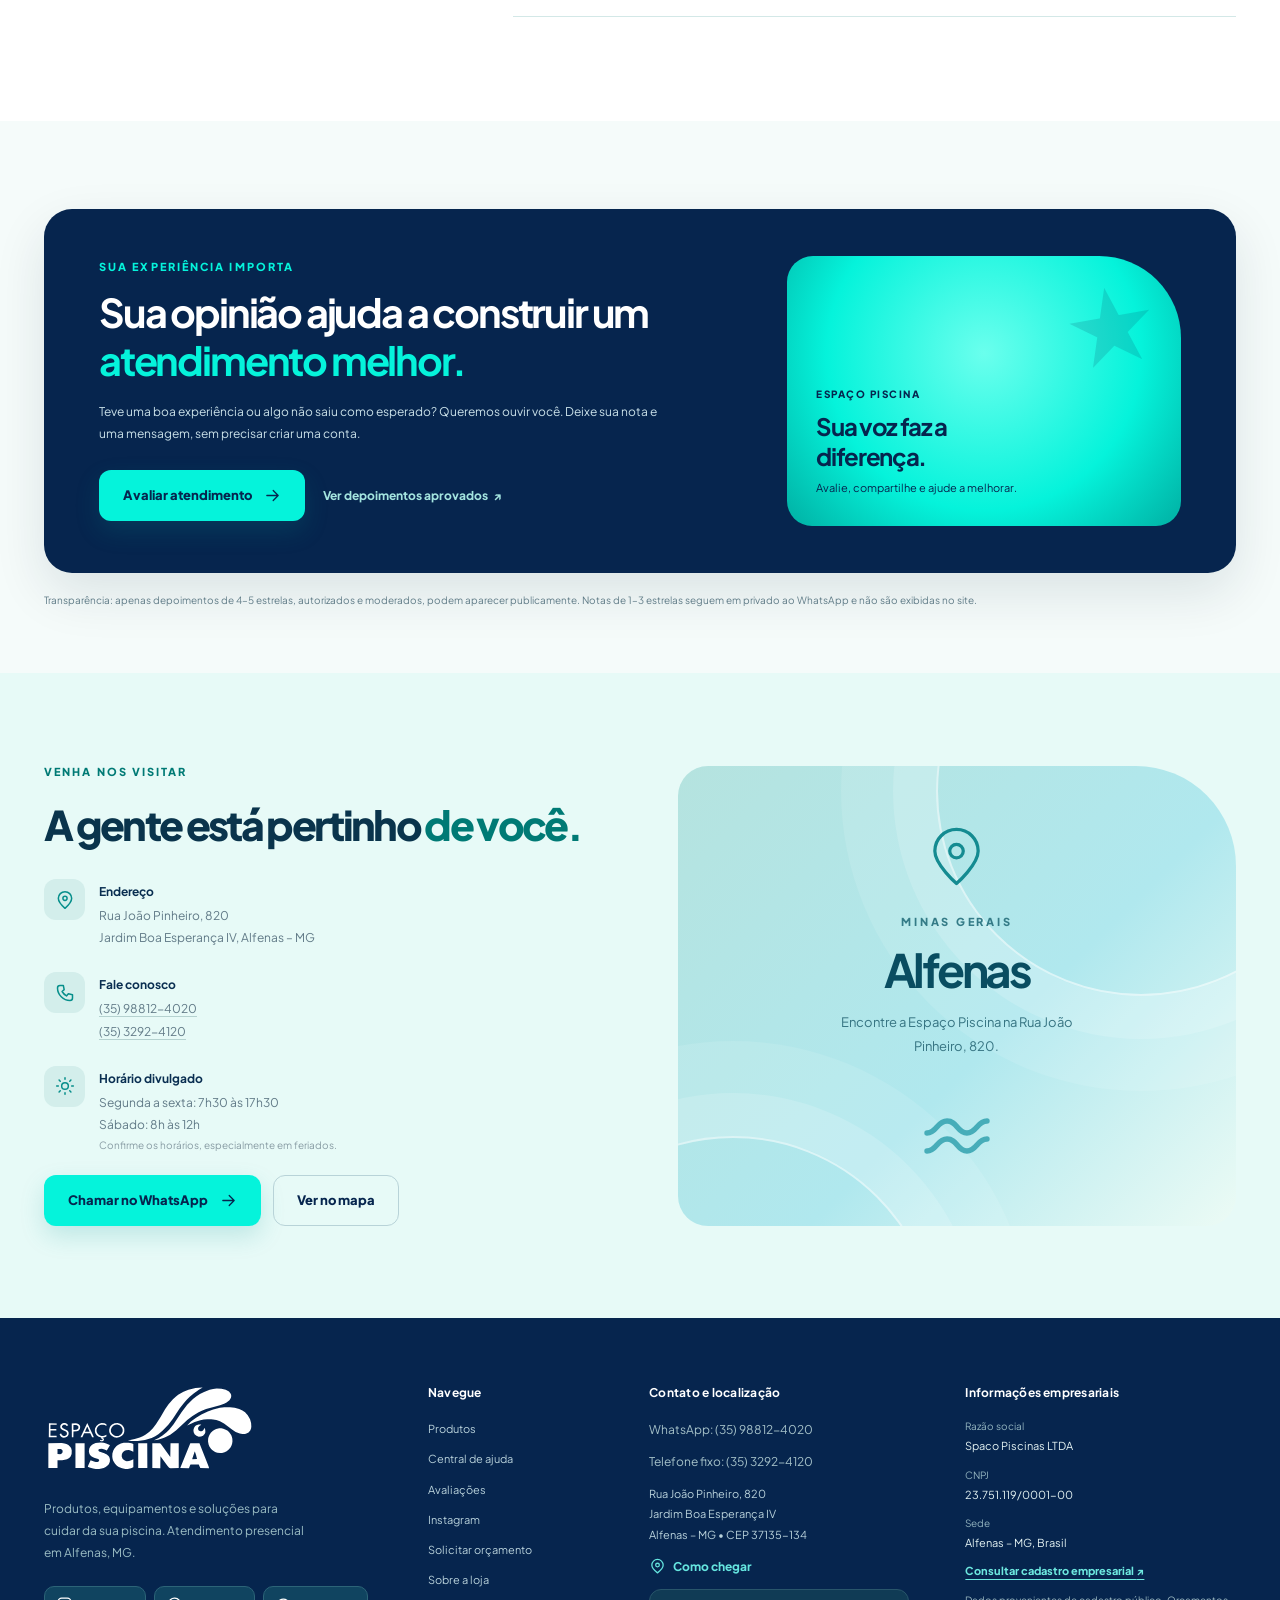
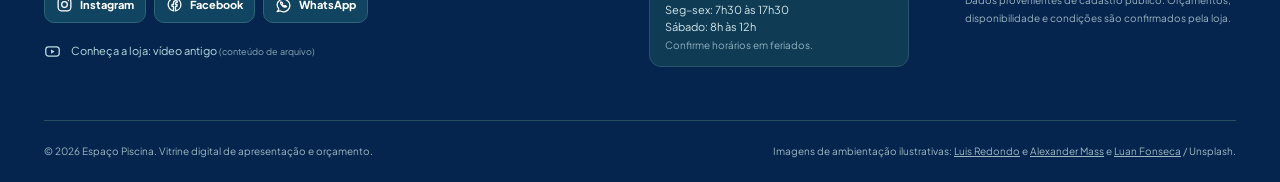
==== commit bd8450e3: "security: add baseline CSP and privacy referrer policy" ====
--- a/index.html
+++ b/index.html
@@ -3,6 +3,8 @@
 <head>
   <meta charset="utf-8">
   <meta name="viewport" content="width=device-width, initial-scale=1">
+  <meta name="referrer" content="no-referrer">
+  <meta http-equiv="Content-Security-Policy" content="base-uri 'self'; object-src 'none'; upgrade-insecure-requests; form-action 'self'">
   <meta name="theme-color" content="#06254e">
   <link rel="canonical" href="https://k410sh4.github.io/EspacoPiscinas/">
   <meta property="og:url" content="https://k410sh4.github.io/EspacoPiscinas/">
--- a/styles.css
+++ b/styles.css
@@ -457,3 +457,7 @@
   .footer-bottom{flex-direction:column;align-items:flex-start;gap:10px}
 }
 @media(prefers-reduced-motion:reduce){.footer-socials a{transition:none}.footer-socials a:hover{transform:none}}
+
+/* Navegação com página Instagram: preserva links e evita compressão em desktops menores. */
+@media(min-width:901px){.nav-desktop{gap:clamp(10px,1.2vw,17px)}.nav-desktop a{font-size:clamp(10.5px,1.03vw,12px)}.header-inner{gap:14px}}
+@media(min-width:901px) and (max-width:1020px){.nav-desktop a[href="#como-funciona"]{display:none}}
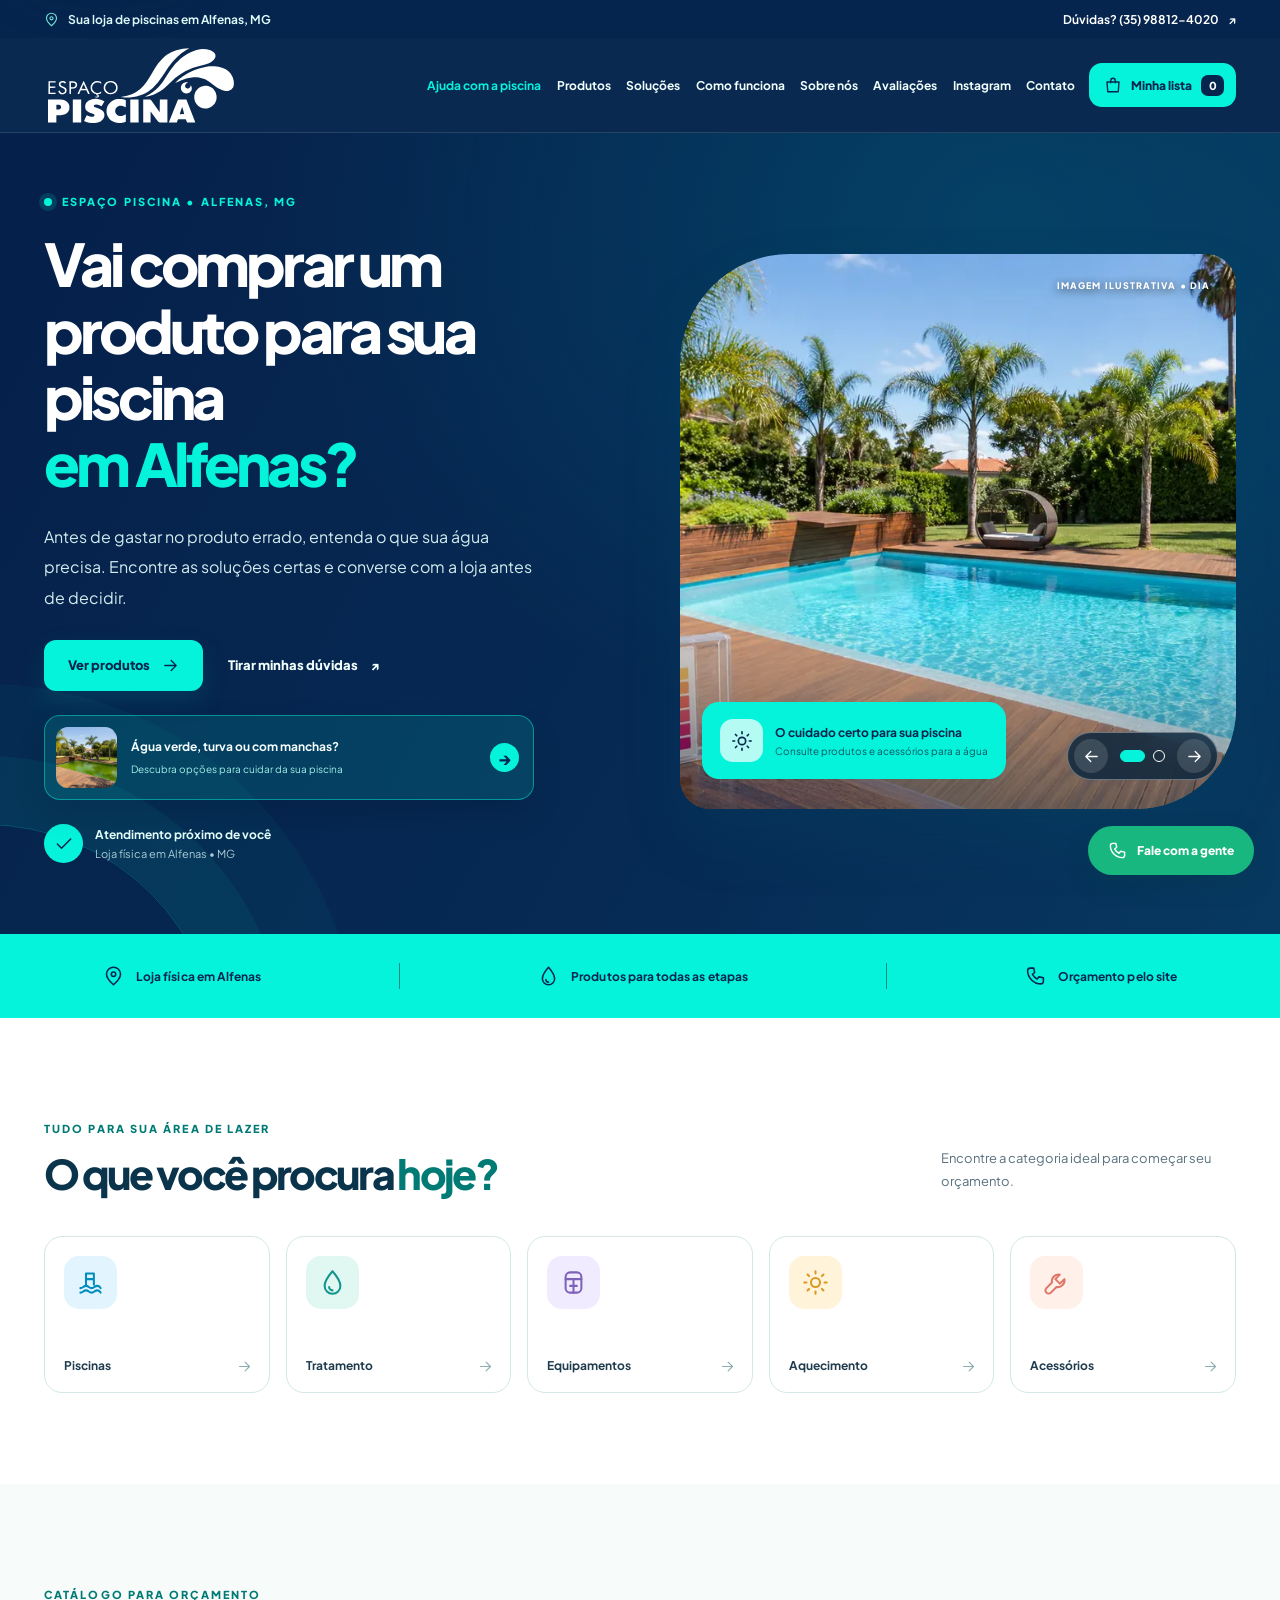
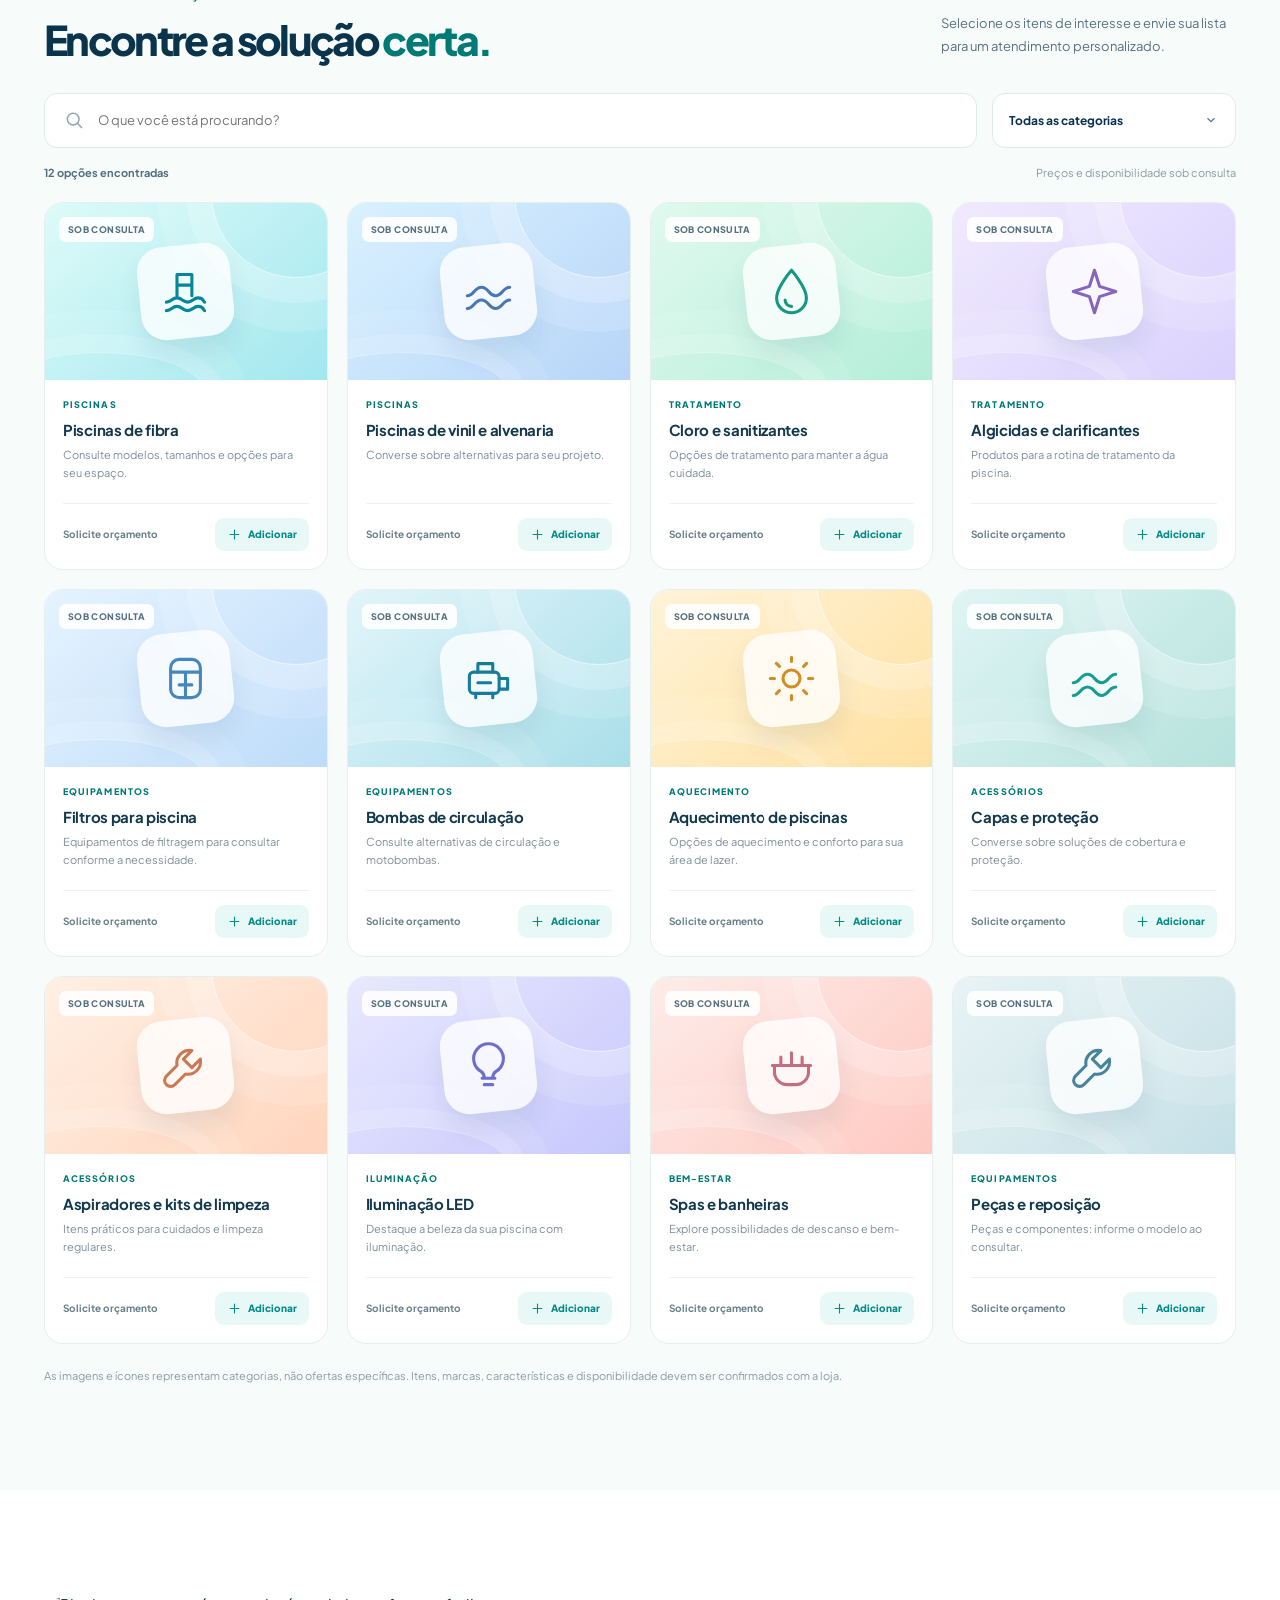
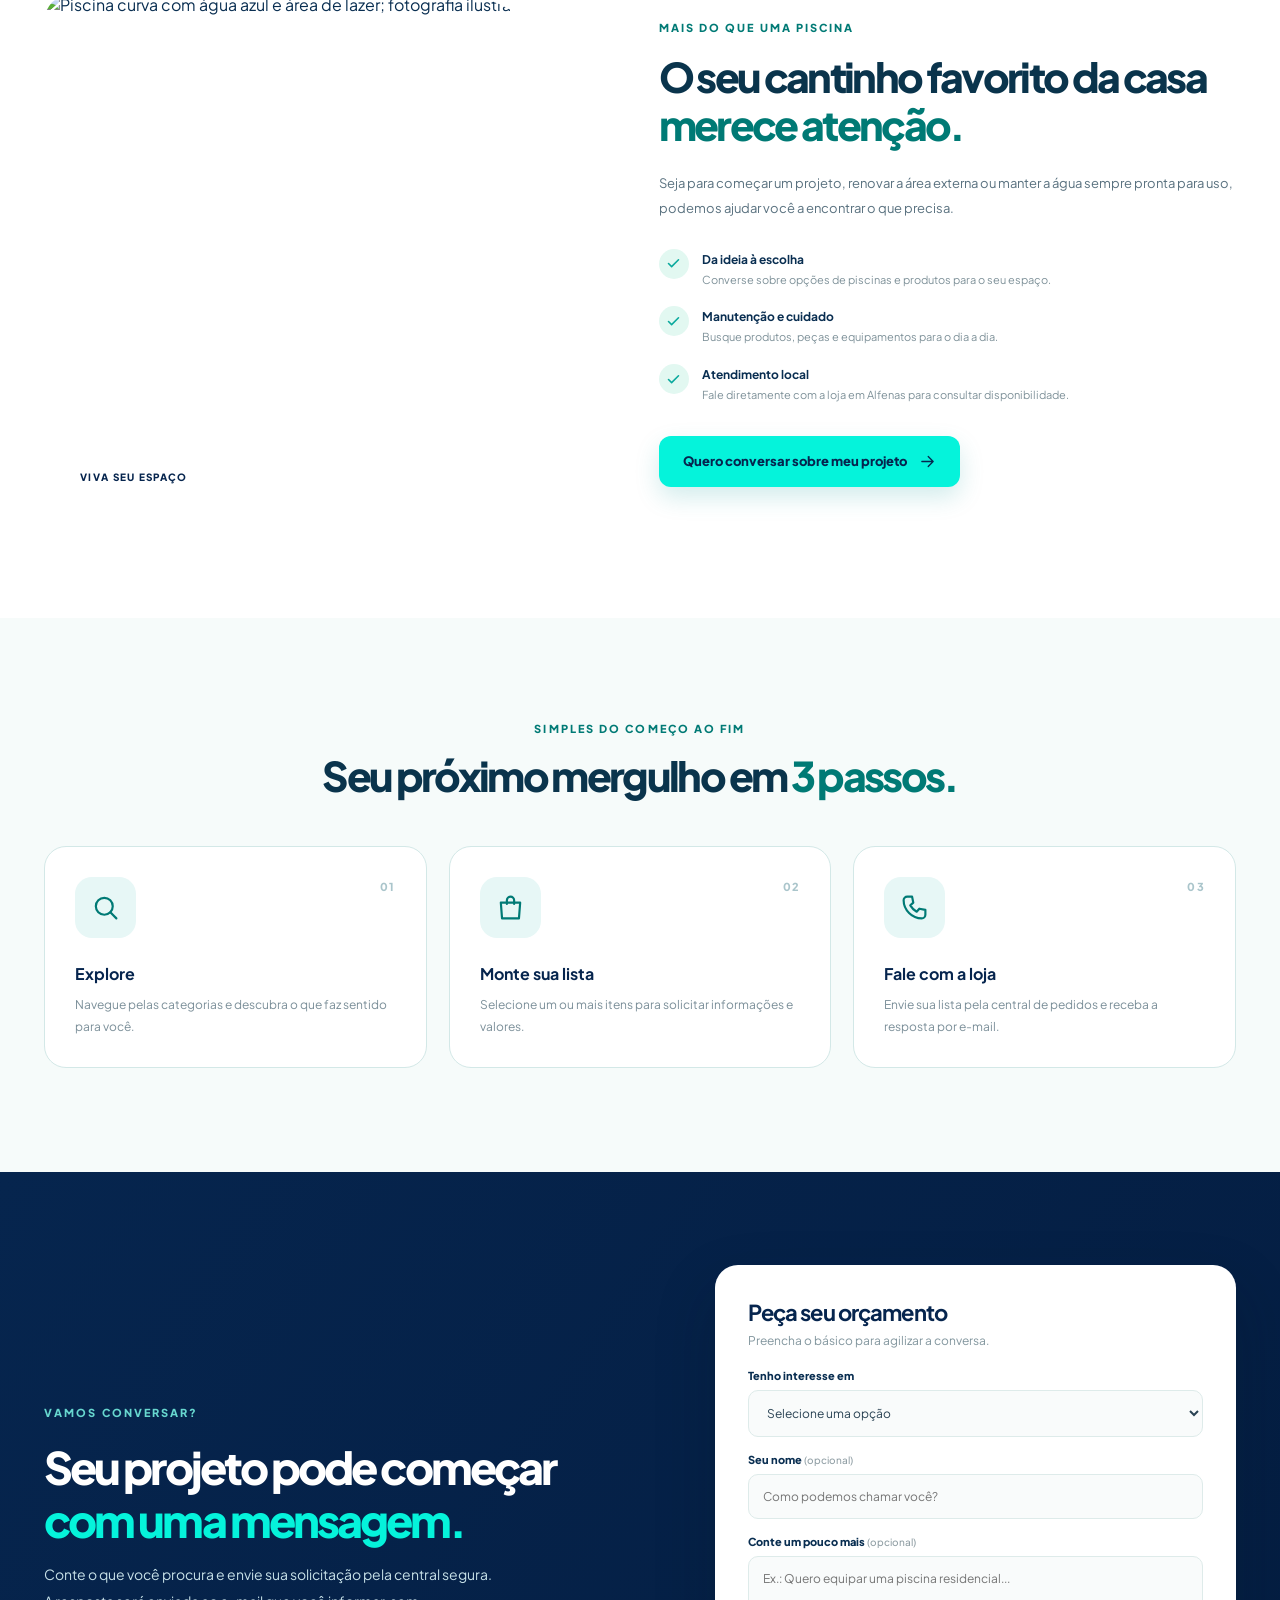
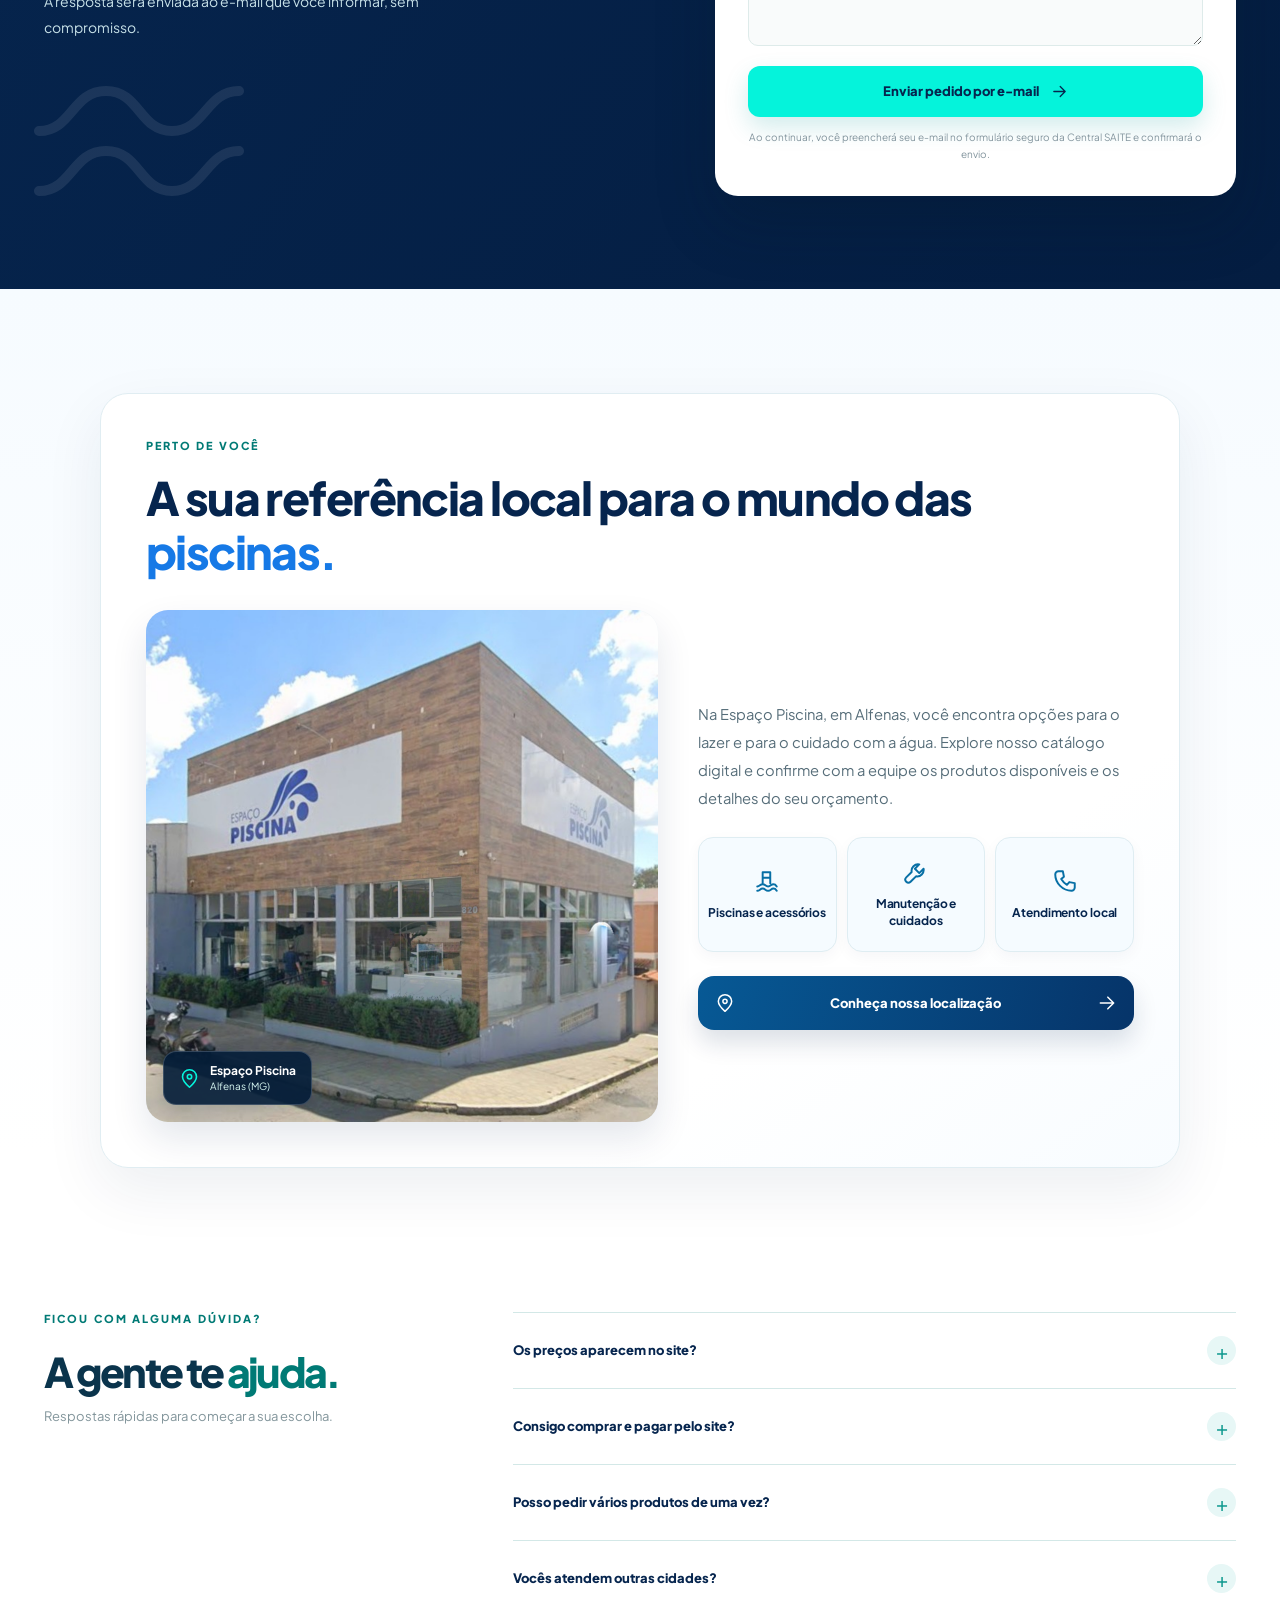
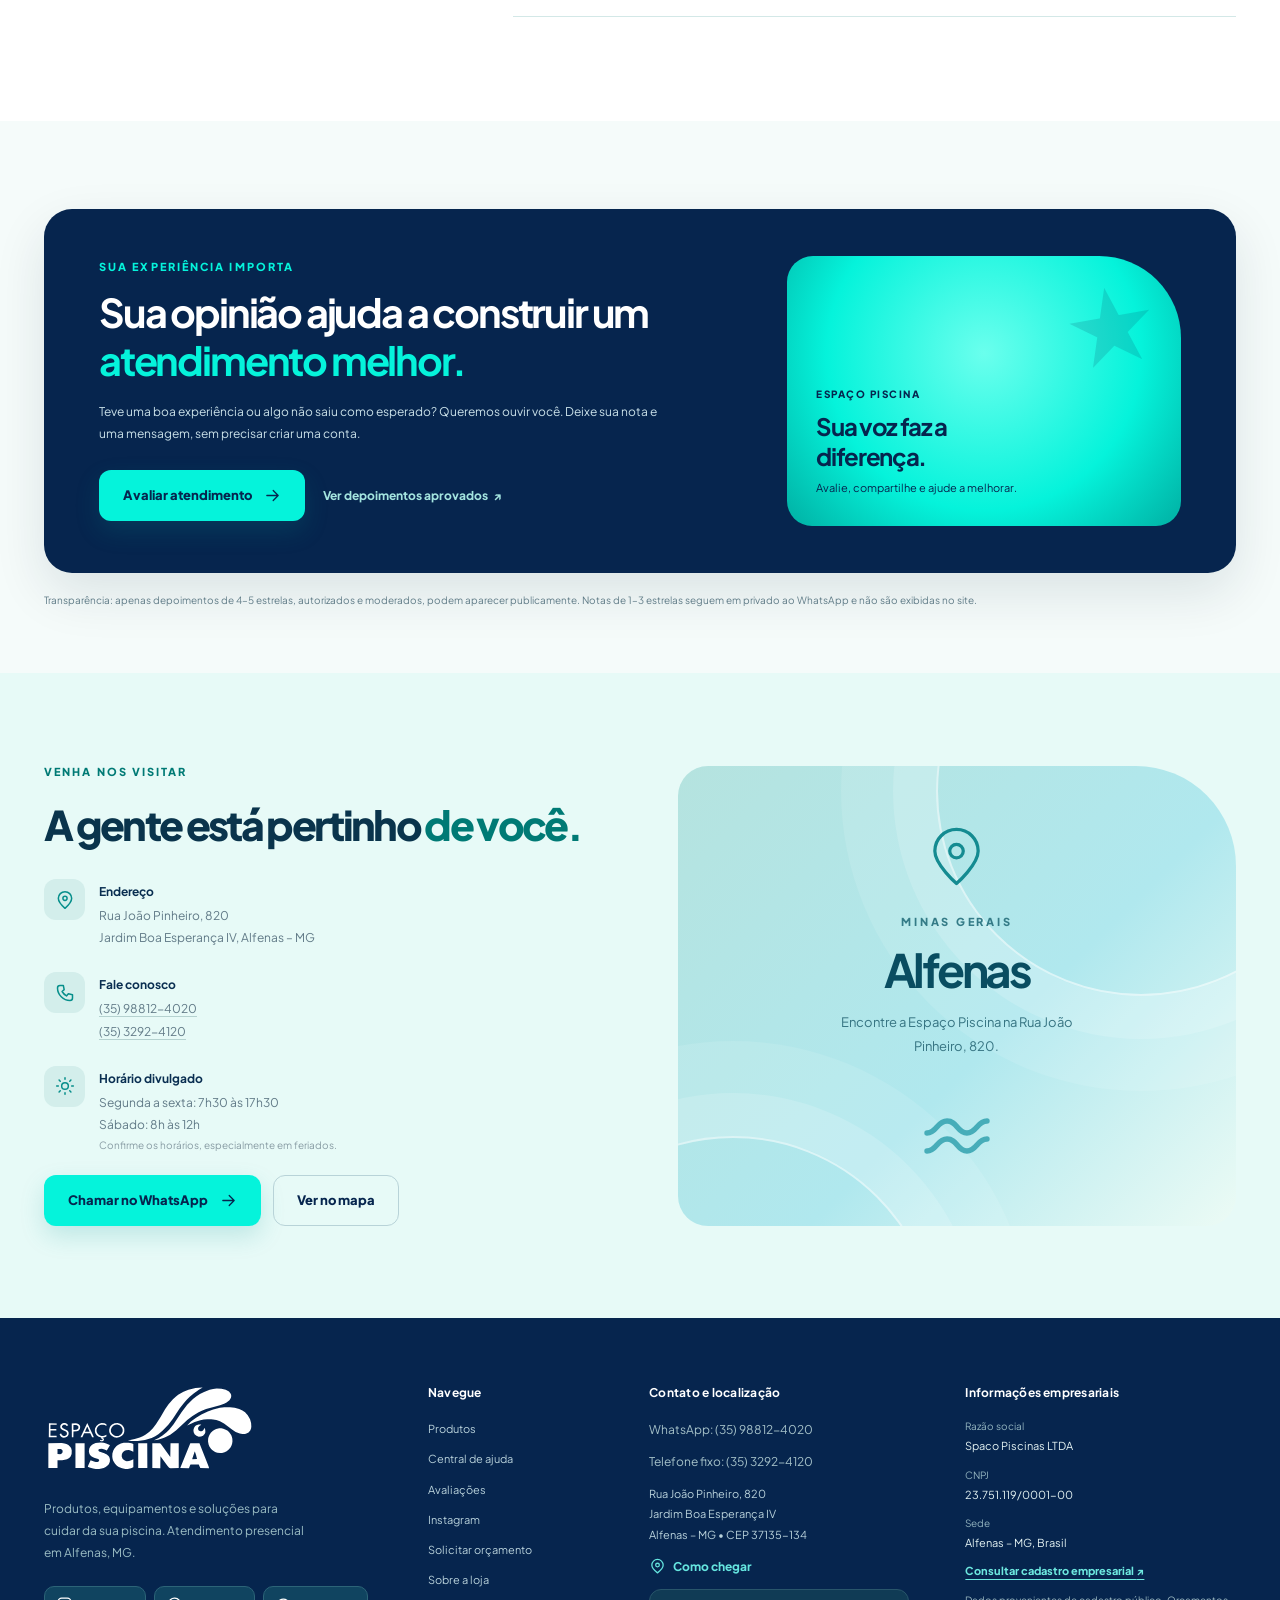
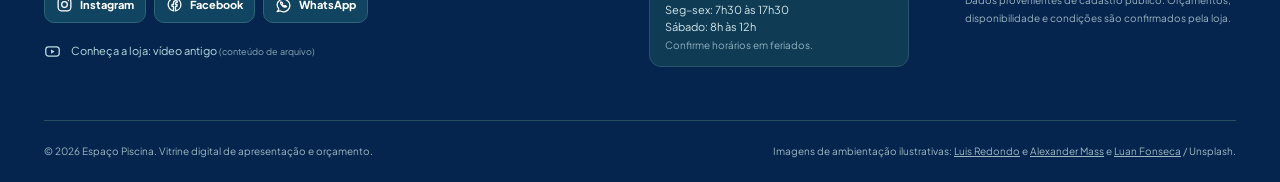
==== commit fa256636: "ux: update Espaço Piscina quote labels to private email intake" ====
--- a/index.html
+++ b/index.html
@@ -8,7 +8,7 @@
   <meta name="theme-color" content="#06254e">
   <link rel="canonical" href="https://k410sh4.github.io/EspacoPiscinas/">
   <meta property="og:url" content="https://k410sh4.github.io/EspacoPiscinas/">
-  <meta name="description" content="Espaço Piscina em Alfenas, MG: piscinas, tratamento, filtros, bombas, acessórios e soluções para sua área de lazer. Explore e peça orçamento pelo WhatsApp.">
+  <meta name="description" content="Espaço Piscina em Alfenas, MG: piscinas, tratamento, filtros, bombas, acessórios e soluções para sua área de lazer. Explore e solicite orçamento pelo formulário seguro.">
   <meta property="og:type" content="website">
   <meta property="og:locale" content="pt_BR">
   <meta property="og:site_name" content="Espaço Piscina">
@@ -26,7 +26,7 @@
   <link href="https://fonts.googleapis.com/css2?family=DM+Sans:wght@400;500;600;700&amp;family=Plus+Jakarta+Sans:wght@400;500;600;700;800&amp;display=swap" rel="stylesheet">
   <link rel="stylesheet" href="./styles.css">
   <script src="./catalog.js" defer></script>
-  <script src="./app.js" defer></script>
+  <script src="./app.js?v=saite-inbox-1" defer></script>
   <title>Espaço Piscina | Piscinas e acessórios em Alfenas, MG</title>
   <script type="application/ld+json">
   {"@context":"https://schema.org","@type":"Store","name":"Espaço Piscina Alfenas","legalName":"Spaco Piscinas LTDA","taxID":"23.751.119/0001-00","sameAs":["https://www.instagram.com/espacopiscinamg/","https://www.facebook.com/espacopiscinamg/"],"description":"Loja de produtos, acessórios e equipamentos para piscinas em Alfenas, MG.","telephone":"+55-35-98812-4020","address":{"@type":"PostalAddress","streetAddress":"Rua João Pinheiro, 820","addressLocality":"Alfenas","addressRegion":"MG","postalCode":"37135-134","addressCountry":"BR"},"openingHoursSpecification":[{"@type":"OpeningHoursSpecification","dayOfWeek":["Monday","Tuesday","Wednesday","Thursday","Friday"],"opens":"07:30","closes":"17:30"},{"@type":"OpeningHoursSpecification","dayOfWeek":"Saturday","opens":"08:00","closes":"12:00"}],"@id":"https://k410sh4.github.io/EspacoPiscinas/#store","url":"https://k410sh4.github.io/EspacoPiscinas/","image":"https://k410sh4.github.io/EspacoPiscinas/assets/espaco-piscina-logo.svg","logo":"https://k410sh4.github.io/EspacoPiscinas/assets/espaco-piscina-logo.svg"}
@@ -118,7 +118,7 @@
       </div>
       <div class="hero-decor" aria-hidden="true"></div>
     </section>
-    <section class="trust-strip" aria-label="Diferenciais de atendimento"><div class="container trust-inner"><div><svg class="icon" aria-hidden="true"><use href="#i-pin"></use></svg><span>Loja física em Alfenas</span></div><span class="trust-divider" aria-hidden="true"></span><div><svg class="icon" aria-hidden="true"><use href="#i-droplet"></use></svg><span>Produtos para todas as etapas</span></div><span class="trust-divider" aria-hidden="true"></span><div><svg class="icon" aria-hidden="true"><use href="#i-phone"></use></svg><span>Orçamento pelo WhatsApp</span></div></div></section>
+    <section class="trust-strip" aria-label="Diferenciais de atendimento"><div class="container trust-inner"><div><svg class="icon" aria-hidden="true"><use href="#i-pin"></use></svg><span>Loja física em Alfenas</span></div><span class="trust-divider" aria-hidden="true"></span><div><svg class="icon" aria-hidden="true"><use href="#i-droplet"></use></svg><span>Produtos para todas as etapas</span></div><span class="trust-divider" aria-hidden="true"></span><div><svg class="icon" aria-hidden="true"><use href="#i-phone"></use></svg><span>Orçamento pelo site</span></div></div></section>
     <section class="section category-section" aria-labelledby="categoriesTitle">
       <div class="container"><div class="section-heading"><div><p class="eyebrow">TUDO PARA SUA ÁREA DE LAZER</p><h2 id="categoriesTitle">O que você procura <em>hoje?</em></h2></div><p>Encontre a categoria ideal para começar seu orçamento.</p></div>
       <div class="category-tiles" aria-label="Explorar categorias">
@@ -141,8 +141,8 @@
       <div class="feature-picture"><img src="https://images.unsplash.com/photo-1780287857844-362c9c040ac4?auto=format&amp;fit=crop&amp;w=1250&amp;q=80" alt="Piscina curva com água azul e área de lazer; fotografia ilustrativa" loading="lazy" width="900" height="1050"><div class="feature-photo-label">VIVA SEU ESPAÇO</div></div>
       <div class="feature-copy"><p class="eyebrow">MAIS DO QUE UMA PISCINA</p><h2 id="featureTitle">O seu cantinho favorito da casa <em>merece atenção.</em></h2><p>Seja para começar um projeto, renovar a área externa ou manter a água sempre pronta para uso, podemos ajudar você a encontrar o que precisa.</p><div class="benefits"><div><span><svg class="icon" aria-hidden="true"><use href="#i-check"></use></svg></span><div><strong>Da ideia à escolha</strong><p>Converse sobre opções de piscinas e produtos para o seu espaço.</p></div></div><div><span><svg class="icon" aria-hidden="true"><use href="#i-check"></use></svg></span><div><strong>Manutenção e cuidado</strong><p>Busque produtos, peças e equipamentos para o dia a dia.</p></div></div><div><span><svg class="icon" aria-hidden="true"><use href="#i-check"></use></svg></span><div><strong>Atendimento local</strong><p>Fale diretamente com a loja em Alfenas para consultar disponibilidade.</p></div></div></div><a class="btn btn-primary" href="#orcamento">Quero conversar sobre meu projeto <svg class="icon" aria-hidden="true"><use href="#i-arrow"></use></svg></a></div>
     </div></section>
-    <section class="section steps-section" id="como-funciona" aria-labelledby="stepsTitle"><div class="container"><div class="center-heading"><p class="eyebrow">SIMPLES DO COMEÇO AO FIM</p><h2 id="stepsTitle">Seu próximo mergulho em <em>3 passos.</em></h2></div><div class="steps-grid"><article class="step-card"><span>01</span><div class="step-icon"><svg class="icon" aria-hidden="true"><use href="#i-search"></use></svg></div><h3>Explore</h3><p>Navegue pelas categorias e descubra o que faz sentido para você.</p></article><article class="step-card"><span>02</span><div class="step-icon"><svg class="icon" aria-hidden="true"><use href="#i-bag"></use></svg></div><h3>Monte sua lista</h3><p>Selecione um ou mais itens para solicitar informações e valores.</p></article><article class="step-card"><span>03</span><div class="step-icon"><svg class="icon" aria-hidden="true"><use href="#i-phone"></use></svg></div><h3>Fale com a loja</h3><p>Abra o WhatsApp com sua lista pronta e envie quando desejar.</p></article></div></div></section>
-    <section class="quote-section" id="orcamento" aria-labelledby="quoteTitle"><div class="container quote-layout"><div class="quote-copy"><p class="eyebrow eyebrow-light">VAMOS CONVERSAR?</p><h2 id="quoteTitle">Seu projeto pode começar <em>com uma mensagem.</em></h2><p>Conte o que você procura e prepare uma mensagem para o WhatsApp da loja. Sem cadastro, sem compromisso.</p><div class="quote-watermark" aria-hidden="true"><svg class="icon"><use href="#i-wave"></use></svg></div></div><form id="quickQuoteForm" class="quote-form"><h3>Peça seu orçamento</h3><p>Preencha o básico para agilizar a conversa.</p><label for="quoteType">Tenho interesse em</label><select id="quoteType" name="quoteType" required><option value="">Selecione uma opção</option><option>Piscinas</option><option>Produtos para tratamento</option><option>Filtros e bombas</option><option>Aquecimento e iluminação</option><option>Acessórios</option><option>Outro assunto</option></select><label for="quoteName">Seu nome <small>(opcional)</small></label><input type="text" id="quoteName" name="quoteName" maxlength="80" autocomplete="name" placeholder="Como podemos chamar você?"><label for="quoteMessage">Conte um pouco mais <small>(opcional)</small></label><textarea id="quoteMessage" name="quoteMessage" rows="3" maxlength="800" placeholder="Ex.: Quero equipar uma piscina residencial..."></textarea><button class="btn btn-primary btn-full" type="submit">Preparar mensagem no WhatsApp <svg class="icon" aria-hidden="true"><use href="#i-arrow"></use></svg></button><small class="form-privacy">O site não envia esses dados automaticamente; você revisa a mensagem antes de enviar no WhatsApp.</small></form></div></section>
+    <section class="section steps-section" id="como-funciona" aria-labelledby="stepsTitle"><div class="container"><div class="center-heading"><p class="eyebrow">SIMPLES DO COMEÇO AO FIM</p><h2 id="stepsTitle">Seu próximo mergulho em <em>3 passos.</em></h2></div><div class="steps-grid"><article class="step-card"><span>01</span><div class="step-icon"><svg class="icon" aria-hidden="true"><use href="#i-search"></use></svg></div><h3>Explore</h3><p>Navegue pelas categorias e descubra o que faz sentido para você.</p></article><article class="step-card"><span>02</span><div class="step-icon"><svg class="icon" aria-hidden="true"><use href="#i-bag"></use></svg></div><h3>Monte sua lista</h3><p>Selecione um ou mais itens para solicitar informações e valores.</p></article><article class="step-card"><span>03</span><div class="step-icon"><svg class="icon" aria-hidden="true"><use href="#i-phone"></use></svg></div><h3>Fale com a loja</h3><p>Envie sua lista pela central de pedidos e receba a resposta por e-mail.</p></article></div></div></section>
+    <section class="quote-section" id="orcamento" aria-labelledby="quoteTitle"><div class="container quote-layout"><div class="quote-copy"><p class="eyebrow eyebrow-light">VAMOS CONVERSAR?</p><h2 id="quoteTitle">Seu projeto pode começar <em>com uma mensagem.</em></h2><p>Conte o que você procura e envie sua solicitação pela central segura. A resposta será enviada ao e-mail que você informar, sem compromisso.</p><div class="quote-watermark" aria-hidden="true"><svg class="icon"><use href="#i-wave"></use></svg></div></div><form id="quickQuoteForm" class="quote-form"><h3>Peça seu orçamento</h3><p>Preencha o básico para agilizar a conversa.</p><label for="quoteType">Tenho interesse em</label><select id="quoteType" name="quoteType" required><option value="">Selecione uma opção</option><option>Piscinas</option><option>Produtos para tratamento</option><option>Filtros e bombas</option><option>Aquecimento e iluminação</option><option>Acessórios</option><option>Outro assunto</option></select><label for="quoteName">Seu nome <small>(opcional)</small></label><input type="text" id="quoteName" name="quoteName" maxlength="80" autocomplete="name" placeholder="Como podemos chamar você?"><label for="quoteMessage">Conte um pouco mais <small>(opcional)</small></label><textarea id="quoteMessage" name="quoteMessage" rows="3" maxlength="800" placeholder="Ex.: Quero equipar uma piscina residencial..."></textarea><button class="btn btn-primary btn-full" type="submit">Enviar pedido por e-mail <svg class="icon" aria-hidden="true"><use href="#i-arrow"></use></svg></button><small class="form-privacy">Ao continuar, você preencherá seu e-mail no formulário seguro da Central SAITE e confirmará o envio.</small></form></div></section>
     <section class="section about-section" id="sobre" aria-labelledby="aboutTitle">
       <div class="container">
         <div class="about-panel">
@@ -175,7 +175,7 @@
         </div>
       </div>
     </section>
-    <section class="section faq-section" aria-labelledby="faqTitle"><div class="container faq-grid"><div><p class="eyebrow">FICOU COM ALGUMA DÚVIDA?</p><h2 id="faqTitle">A gente te <em>ajuda.</em></h2><p>Respostas rápidas para começar a sua escolha.</p></div><div class="faq-list"><details><summary>Os preços aparecem no site?<span aria-hidden="true">+</span></summary><p>Não. Esta versão apresenta categorias de produtos e encaminha o orçamento ao WhatsApp. Preços e disponibilidade são informados pela loja.</p></details><details><summary>Consigo comprar e pagar pelo site?<span aria-hidden="true">+</span></summary><p>Ainda não. A lista funciona como pedido de orçamento. A compra, a confirmação de entrega e qualquer pagamento são tratados diretamente com a empresa.</p></details><details><summary>Posso pedir vários produtos de uma vez?<span aria-hidden="true">+</span></summary><p>Sim. Toque em “Adicionar à lista” nos produtos de interesse, abra “Minha lista” e envie uma única mensagem com todos eles.</p></details><details><summary>Vocês atendem outras cidades?<span aria-hidden="true">+</span></summary><p>Consulte a loja sobre atendimento e entrega na sua cidade. A localização física confirmada é Alfenas, MG.</p></details></div></div></section>
+    <section class="section faq-section" aria-labelledby="faqTitle"><div class="container faq-grid"><div><p class="eyebrow">FICOU COM ALGUMA DÚVIDA?</p><h2 id="faqTitle">A gente te <em>ajuda.</em></h2><p>Respostas rápidas para começar a sua escolha.</p></div><div class="faq-list"><details><summary>Os preços aparecem no site?<span aria-hidden="true">+</span></summary><p>Não. Esta versão apresenta categorias de produtos e encaminha pedidos à central privada. Preços e disponibilidade são confirmados pela loja por e-mail.</p></details><details><summary>Consigo comprar e pagar pelo site?<span aria-hidden="true">+</span></summary><p>Ainda não. A lista funciona como pedido de orçamento. A compra, a confirmação de entrega e qualquer pagamento são tratados diretamente com a empresa.</p></details><details><summary>Posso pedir vários produtos de uma vez?<span aria-hidden="true">+</span></summary><p>Sim. Toque em “Adicionar à lista” nos produtos de interesse, abra “Minha lista” e envie uma única mensagem com todos eles.</p></details><details><summary>Vocês atendem outras cidades?<span aria-hidden="true">+</span></summary><p>Consulte a loja sobre atendimento e entrega na sua cidade. A localização física confirmada é Alfenas, MG.</p></details></div></div></section>
     <section class="review-home-section" aria-labelledby="reviewHomeTitle">
       <div class="container">
         <div class="review-home-shell">
@@ -236,7 +236,7 @@
 </div><div class="container footer-bottom"><small>© <span id="year">2026</span> Espaço Piscina. Vitrine digital de apresentação e orçamento.</small><small>Imagens de ambientação ilustrativas: <a href="https://unsplash.com/photos/beautiful-pool-and-wooden-deck-in-a-sunny-backyard-JxrJfclnPDc" target="_blank" rel="noopener noreferrer">Luis Redondo</a> e <a href="https://unsplash.com/photos/a-curved-blue-swimming-pool-with-an-outdoor-bar-ORGeoT5pUTE" target="_blank" rel="noopener noreferrer">Alexander Mass</a> e <a href="https://unsplash.com/photos/illuminated-swimming-pool-at-night-surrounded-by-palm-trees-zZkRzighcII" target="_blank" rel="noopener noreferrer">Luan Fonseca</a> / Unsplash.</small></div></footer>
   <a class="floating-whatsapp" href="https://wa.me/5535988124020?text=Ol%C3%A1%21%20Gostaria%20de%20um%20or%C3%A7amento." target="_blank" rel="noopener noreferrer" aria-label="Solicitar orçamento pelo WhatsApp"><svg class="icon" aria-hidden="true"><use href="#i-phone"></use></svg><span>Fale com a gente</span></a>
   <div class="drawer-backdrop" id="drawerBackdrop" hidden></div>
-  <aside class="cart-drawer" id="cartDrawer" role="dialog" aria-modal="true" aria-labelledby="cartTitle" hidden tabindex="-1"><div class="drawer-header"><div><p class="eyebrow">SEU PEDIDO</p><h2 id="cartTitle">Lista de orçamento</h2></div><button type="button" class="icon-button" id="closeCart" aria-label="Fechar lista"><svg class="icon" aria-hidden="true"><use href="#i-close"></use></svg></button></div><p class="drawer-description">Organize os itens de interesse antes de conversar com a loja.</p><div class="cart-items" id="cartItems"></div><div class="drawer-footer"><p class="drawer-summary" id="cartSummary"></p><button class="btn btn-primary btn-full" type="button" id="sendQuote">Enviar lista pelo WhatsApp <svg class="icon" aria-hidden="true"><use href="#i-arrow"></use></svg></button><small>Sem cobrança online: a loja confirma preços, estoque e condições.</small></div></aside>
+  <aside class="cart-drawer" id="cartDrawer" role="dialog" aria-modal="true" aria-labelledby="cartTitle" hidden tabindex="-1"><div class="drawer-header"><div><p class="eyebrow">SEU PEDIDO</p><h2 id="cartTitle">Lista de orçamento</h2></div><button type="button" class="icon-button" id="closeCart" aria-label="Fechar lista"><svg class="icon" aria-hidden="true"><use href="#i-close"></use></svg></button></div><p class="drawer-description">Organize os itens de interesse antes de conversar com a loja.</p><div class="cart-items" id="cartItems"></div><div class="drawer-footer"><p class="drawer-summary" id="cartSummary"></p><button class="btn btn-primary btn-full" type="button" id="sendQuote">Enviar lista por e-mail <svg class="icon" aria-hidden="true"><use href="#i-arrow"></use></svg></button><small>Sem cobrança online: a loja confirma preços, estoque e condições.</small></div></aside>
   <div class="toast" id="toast" role="status" aria-live="polite" aria-atomic="true" hidden></div>
 </body>
 </html>
